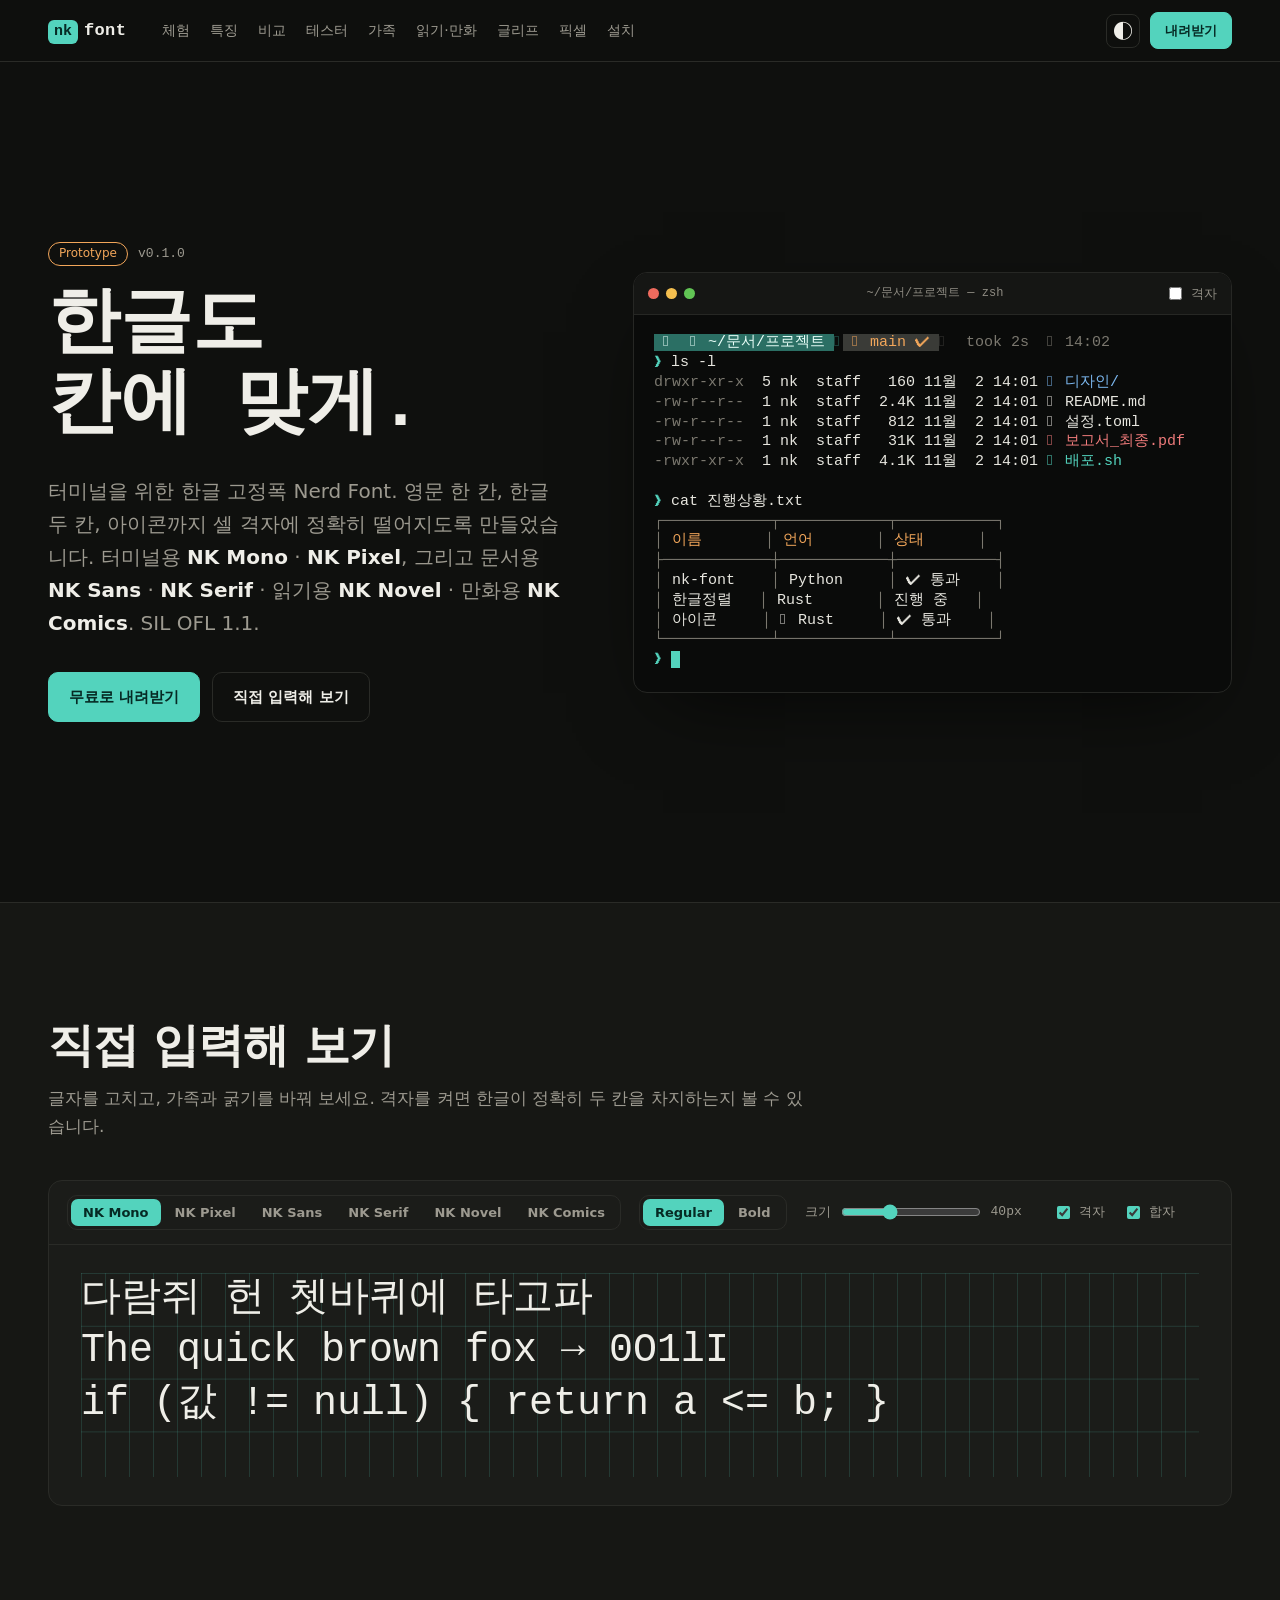
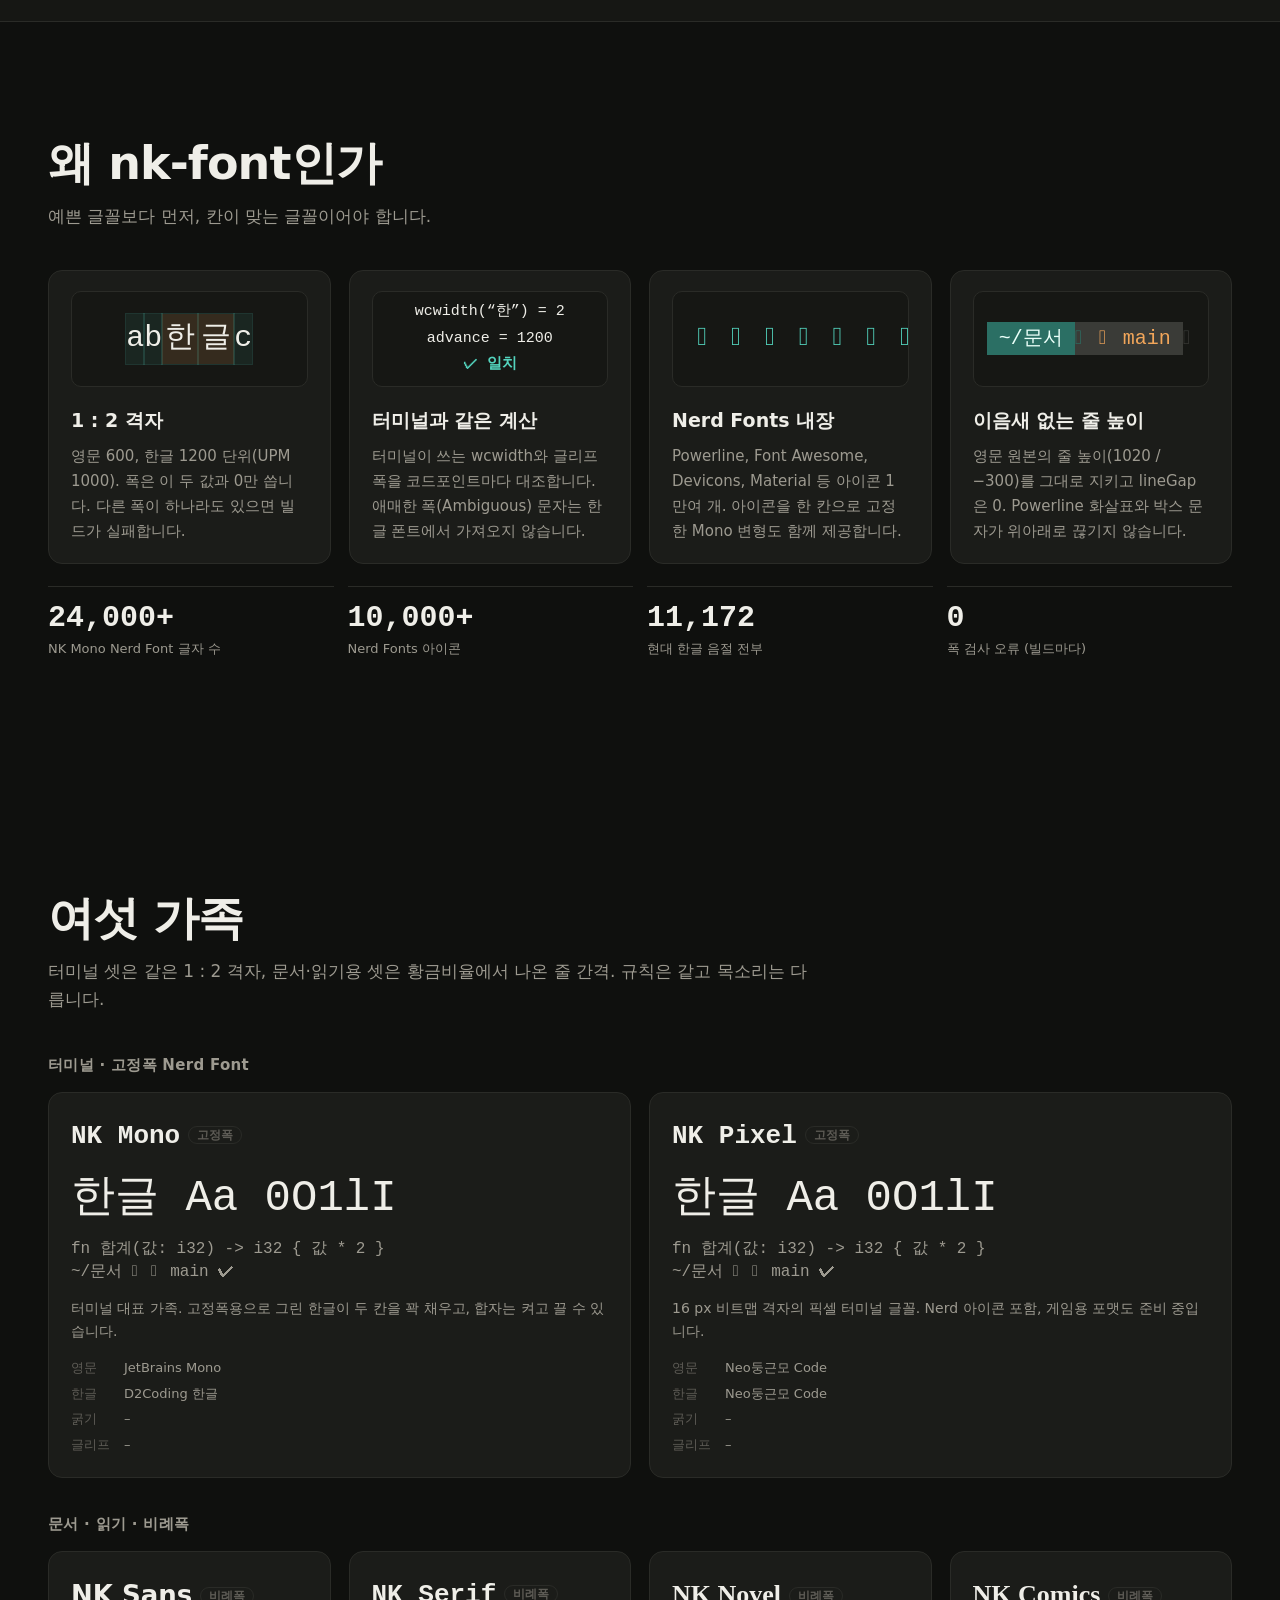
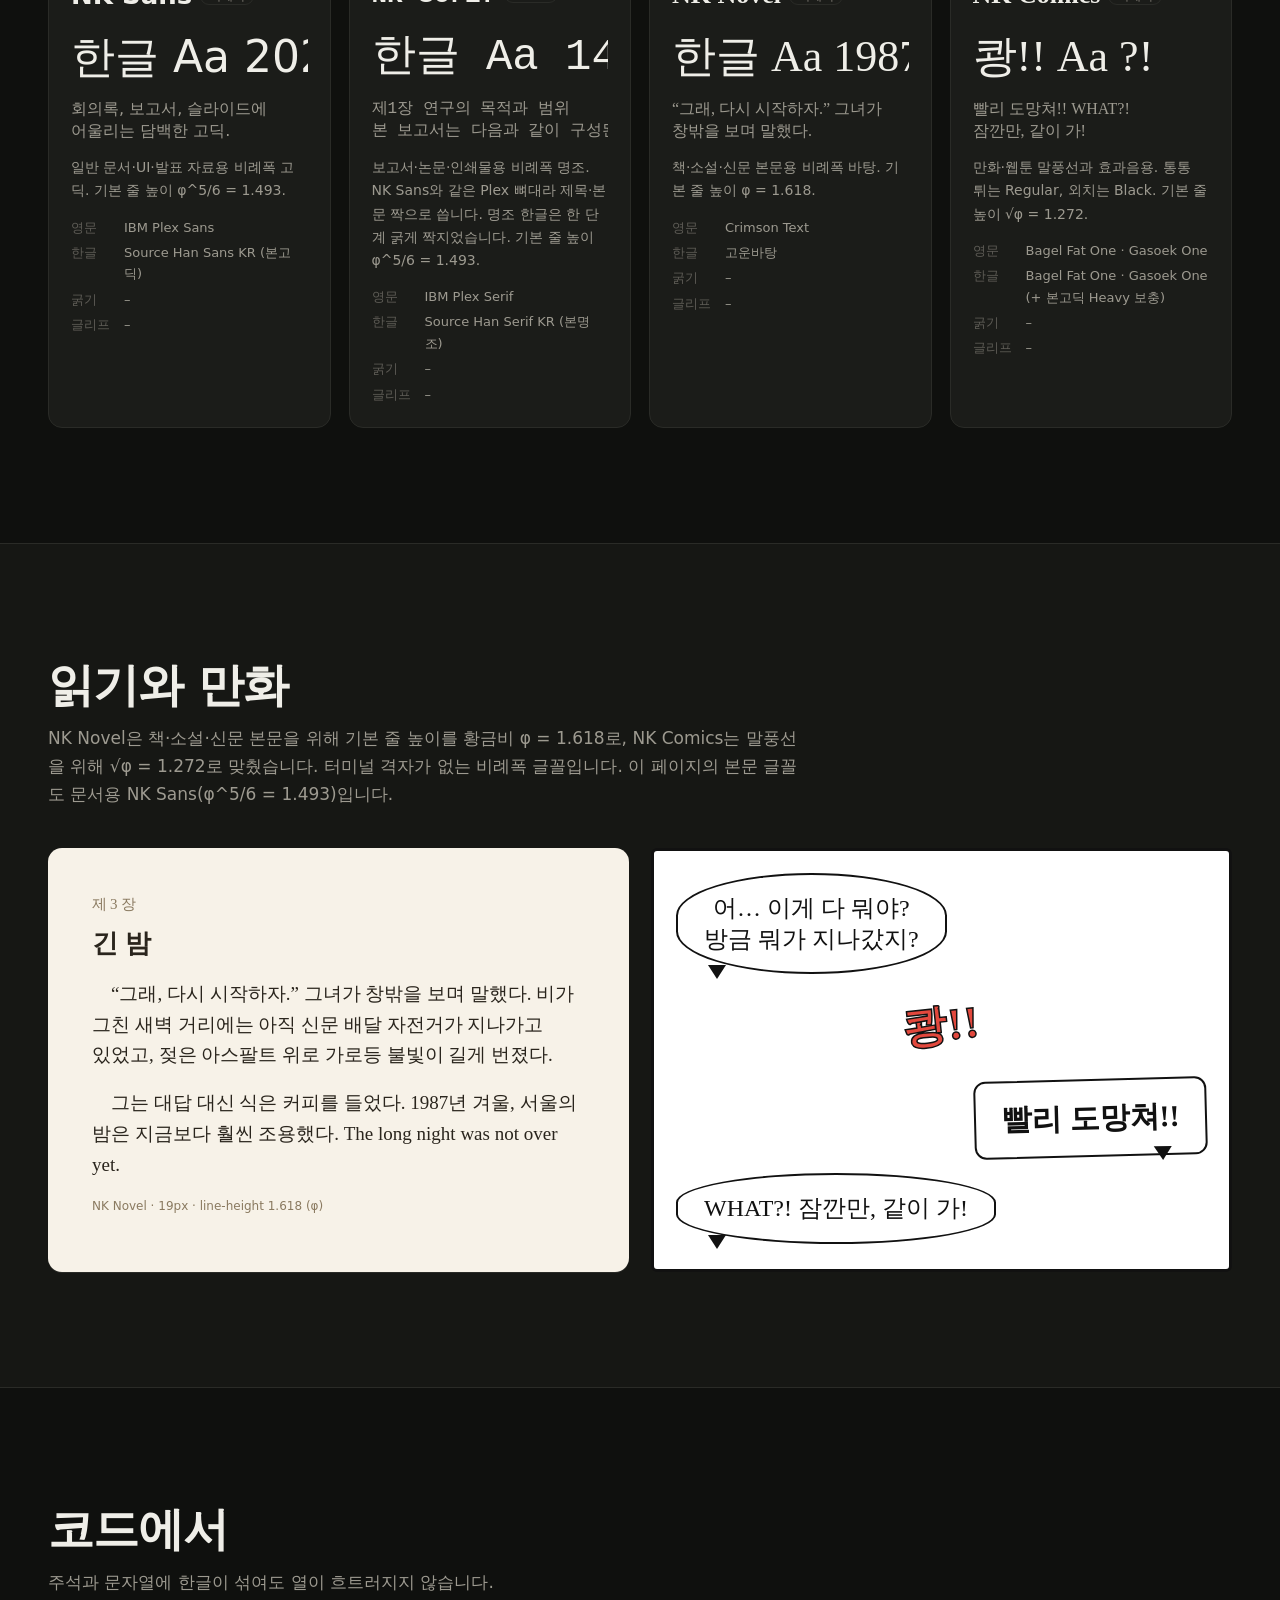
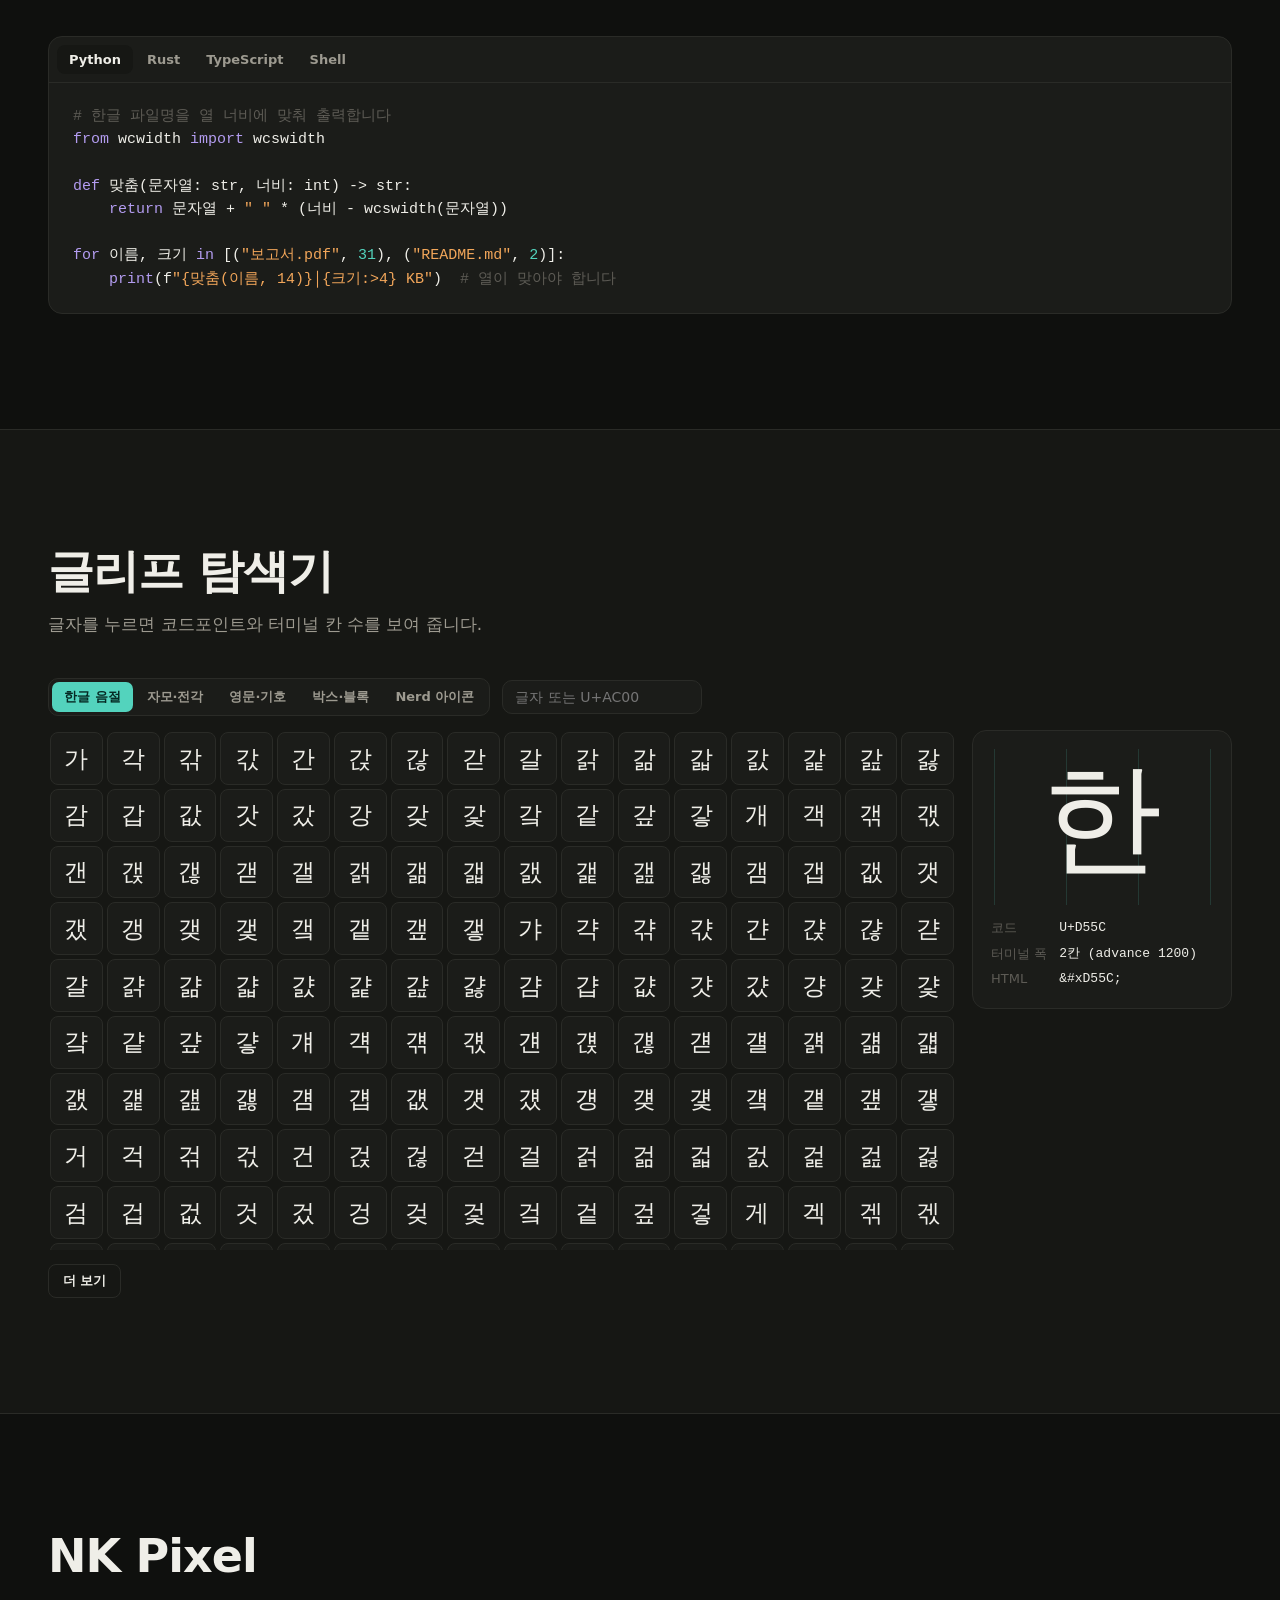
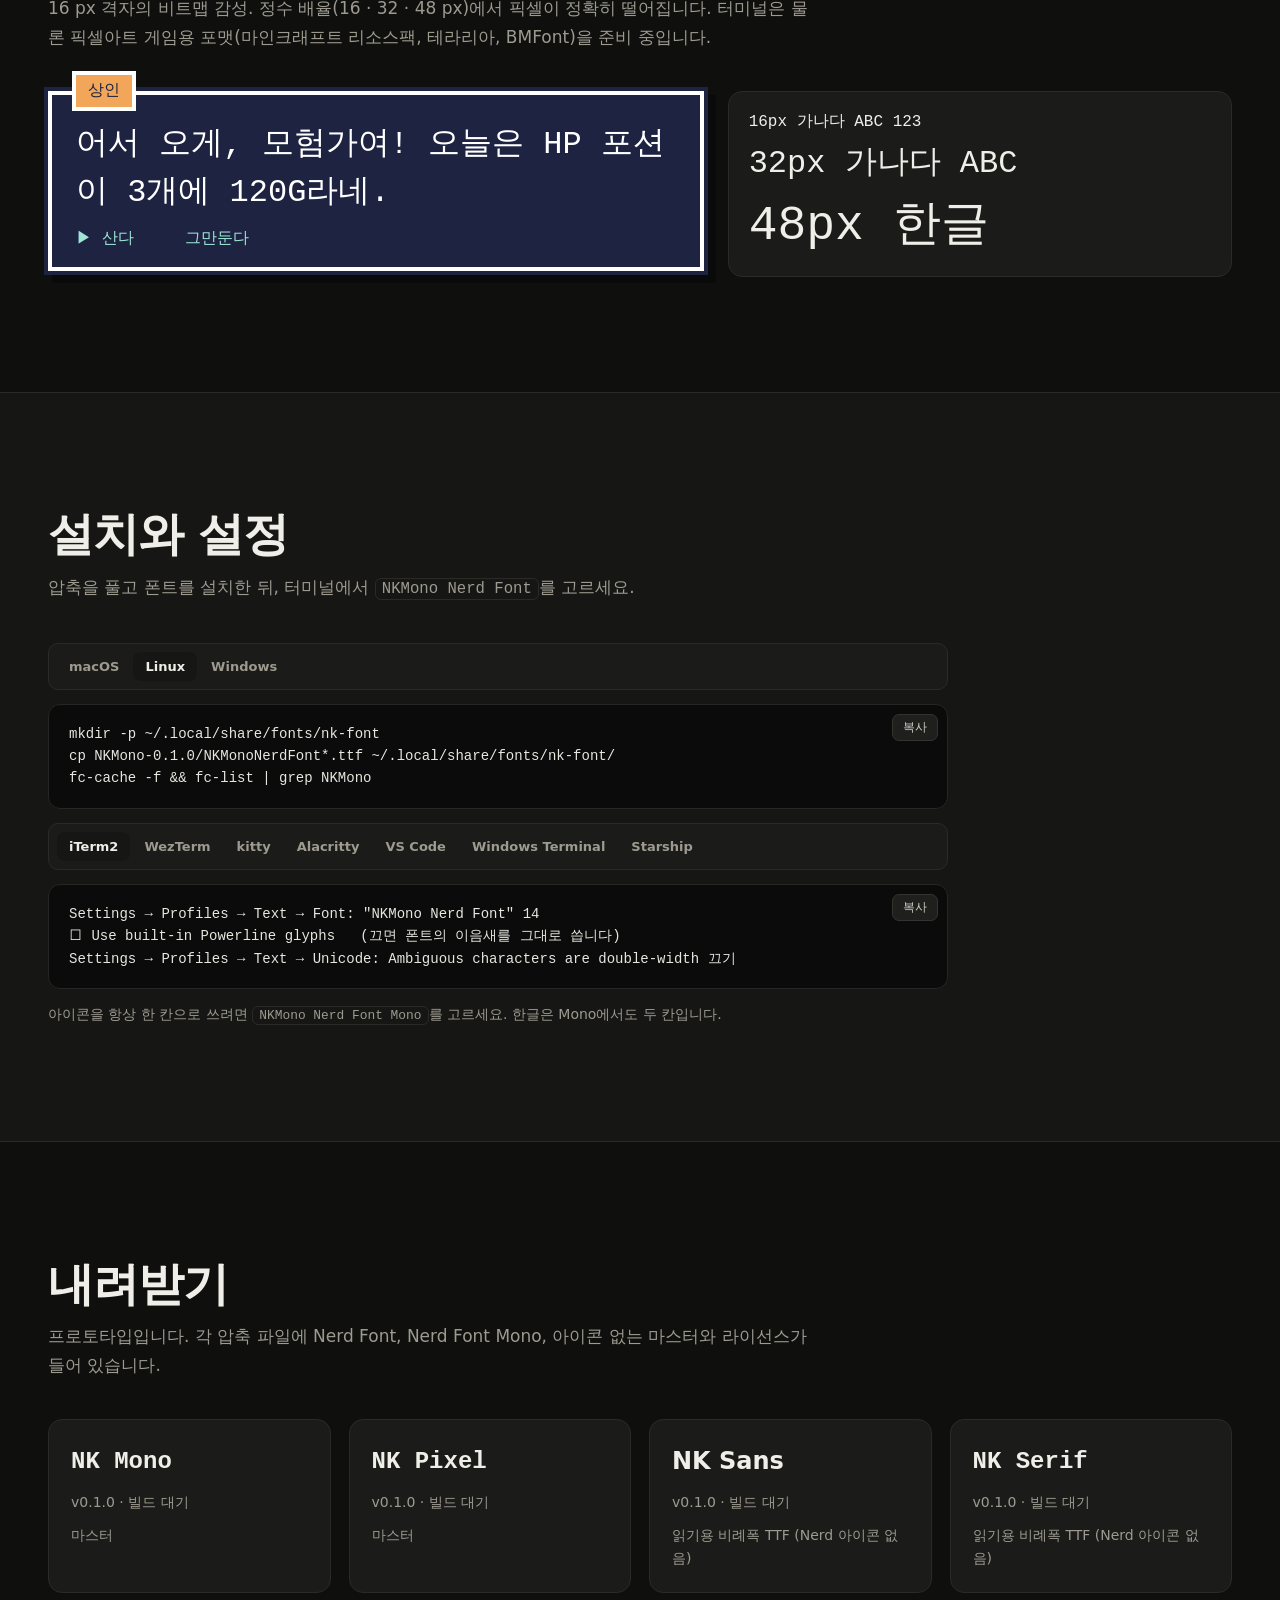
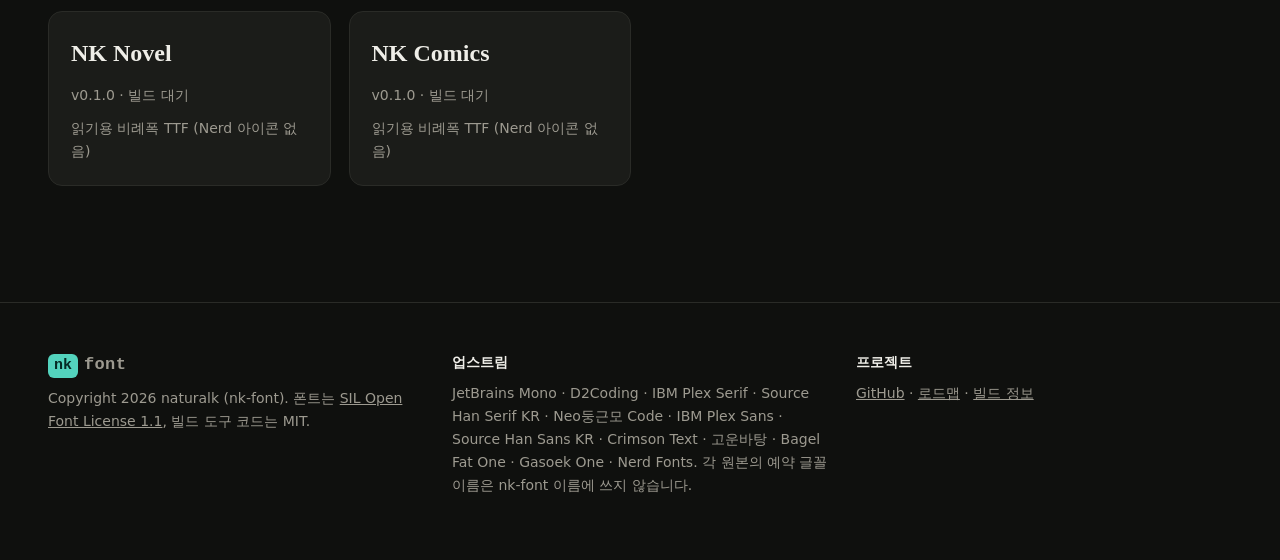
==== site/index.html @ 0812fabc "Turn NK Serif into a proportional document serif (Plex Serif + Source Han Serif KR) NK Serif follows" ====
<!doctype html>
<html lang="ko" data-theme="dark">
<head>
<meta charset="utf-8">
<meta name="viewport" content="width=device-width, initial-scale=1">
<title>nk-font — 한글도 칸에 맞게</title>
<meta name="description" content="터미널을 위한 OFL 한글 고정폭 Nerd Font와 문서·읽기용 한글 글꼴. NK Mono, Pixel, Sans, Serif, Novel, Comics 프로토타입.">
<meta property="og:title" content="nk-font — 한글도 칸에 맞게">
<meta property="og:description" content="Starship, zsh, iTerm2, Linux 터미널에서 한글·영문·아이콘이 셀 격자에 정확히 맞는 한글 Nerd Font.">
<link rel="stylesheet" href="style.css">
<link rel="icon" href="data:image/svg+xml,%3Csvg xmlns='http://www.w3.org/2000/svg' viewBox='0 0 32 32'%3E%3Crect width='32' height='32' rx='6' fill='%23141513'/%3E%3Cpath d='M8 9h3v14H8zM13 9h3l5 8V9h3v14h-3l-5-8v8h-3z' fill='%2353d3bd'/%3E%3C/svg%3E">
</head>
<body>
<a class="skip" href="#main">본문으로</a>
<header class="nav">
  <a class="logo" href="#top" aria-label="nk-font 처음으로"><span class="logo-mark">nk</span><span class="logo-word">font</span></a>
  <nav aria-label="주요 메뉴">
    <a href="#play">체험</a><a href="#why">특징</a><a href="compare.html">비교</a><a href="tester.html">테스터</a><a href="#families">가족</a><a href="#reading">읽기·만화</a><a href="#glyphs">글리프</a><a href="#pixel">픽셀</a><a href="#install">설치</a>
  </nav>
  <div class="nav-right">
    <button class="icon-btn" id="themeBtn" aria-label="밝기 전환" title="밝기 전환">◐</button>
    <a class="btn btn-small" href="#download">내려받기</a>
  </div>
</header>

<main id="main">
<section class="hero" id="top">
  <div class="hero-copy">
    <p class="eyebrow"><span class="badge">Prototype</span> <span id="buildInfo" class="nk-mono">v0.1.0</span></p>
    <h1 class="grid-title"><span>한글도</span><span>칸에 맞게.</span></h1>
    <p class="lede">터미널을 위한 한글 고정폭 Nerd Font. 영문 한 칸, 한글 두 칸, 아이콘까지 셀 격자에 정확히 떨어지도록 만들었습니다. 터미널용 <b>NK Mono</b> · <b>NK Pixel</b>, 그리고 문서용 <b>NK Sans</b> · <b>NK Serif</b> · 읽기용 <b>NK Novel</b> · 만화용 <b>NK Comics</b>. SIL OFL 1.1.</p>
    <div class="cta"><a class="btn" href="#download">무료로 내려받기</a><a class="btn btn-ghost" href="#play">직접 입력해 보기</a></div>
  </div>
  <figure class="term" aria-label="nk-font로 표시한 터미널 예시">
    <div class="term-bar"><i></i><i></i><i></i><span>~/문서/프로젝트 — zsh</span>
      <label class="switch"><input type="checkbox" id="heroGrid"> 격자</label></div>
    <pre class="term-body nk-mono" id="heroTerm"></pre>
  </figure>
</section>

<section class="band" id="play">
  <div class="section-head"><h2>직접 입력해 보기</h2><p>글자를 고치고, 가족과 굵기를 바꿔 보세요. 격자를 켜면 한글이 정확히 두 칸을 차지하는지 볼 수 있습니다.</p></div>
  <div class="play">
    <div class="controls" role="group" aria-label="미리보기 설정">
      <div class="seg" id="famSeg" role="radiogroup" aria-label="가족"></div>
      <div class="seg" id="wSeg" role="radiogroup" aria-label="굵기"></div>
      <label class="range">크기 <input type="range" id="sizeR" min="12" max="96" value="40"><output id="sizeV">40px</output></label>
      <label class="switch"><input type="checkbox" id="playGrid" checked> 격자</label>
      <label class="switch"><input type="checkbox" id="playLiga" checked> 합자</label>
    </div>
    <div class="play-area" id="playArea" contenteditable="true" spellcheck="false" aria-label="미리보기 문장, 편집 가능">다람쥐 헌 쳇바퀴에 타고파
The quick brown fox → 0O1lI
if (값 != null) { return a <= b; }</div>
  </div>
</section>

<section id="why">
  <div class="section-head"><h2>왜 nk-font인가</h2><p>예쁜 글꼴보다 먼저, 칸이 맞는 글꼴이어야 합니다.</p></div>
  <div class="features">
    <article class="feat">
      <div class="feat-demo nk-mono grid-on"><span class="cells"><b>a</b><b>b</b><b class="w2">한</b><b class="w2">글</b><b>c</b></span></div>
      <h3>1 : 2 격자</h3><p>영문 600, 한글 1200 단위(UPM 1000). 폭은 이 두 값과 0만 씁니다. 다른 폭이 하나라도 있으면 빌드가 실패합니다.</p>
    </article>
    <article class="feat">
      <div class="feat-demo mono-num"><span>wcwidth(<q>한</q>) = 2</span><span>advance = 1200</span><span class="ok">✓ 일치</span></div>
      <h3>터미널과 같은 계산</h3><p>터미널이 쓰는 wcwidth와 글리프 폭을 코드포인트마다 대조합니다. 애매한 폭(Ambiguous) 문자는 한글 폰트에서 가져오지 않습니다.</p>
    </article>
    <article class="feat">
      <div class="feat-demo nk-mono icons" aria-hidden="true">&#xF07B; &#xE725; &#xF113; &#xE7A8; &#xF308; &#xF179; &#xE718; &#xF0E7;</div>
      <h3>Nerd Fonts 내장</h3><p>Powerline, Font Awesome, Devicons, Material 등 아이콘 1만여 개. 아이콘을 한 칸으로 고정한 Mono 변형도 함께 제공합니다.</p>
    </article>
    <article class="feat">
      <div class="feat-demo nk-mono pl" aria-hidden="true"><span class="pl1">&nbsp;~/문서 </span><span class="pl1e">&#xE0B0;</span><span class="pl2">&nbsp;&#xE725; main </span><span class="pl2e">&#xE0B0;</span></div>
      <h3>이음새 없는 줄 높이</h3><p>영문 원본의 줄 높이(1020 / −300)를 그대로 지키고 lineGap은 0. Powerline 화살표와 박스 문자가 위아래로 끊기지 않습니다.</p>
    </article>
  </div>
  <div class="stats" id="stats"></div>
</section>

<section id="families">
  <div class="section-head"><h2>여섯 가족</h2><p>터미널 셋은 같은 1 : 2 격자, 문서·읽기용 셋은 황금비율에서 나온 줄 간격. 규칙은 같고 목소리는 다릅니다.</p></div>
  <h3 class="fam-sub">터미널 · 고정폭 Nerd Font</h3>
  <div class="fam-grid" id="famGrid"></div>
  <h3 class="fam-sub">문서 · 읽기 · 비례폭</h3>
  <div class="fam-grid" id="famGridText"></div>
</section>

<section class="band" id="reading">
  <div class="section-head"><h2>읽기와 만화</h2><p>NK Novel은 책·소설·신문 본문을 위해 기본 줄 높이를 황금비 φ = 1.618로, NK Comics는 말풍선을 위해 √φ = 1.272로 맞췄습니다. 터미널 격자가 없는 비례폭 글꼴입니다. 이 페이지의 본문 글꼴도 문서용 NK Sans(φ^5/6 = 1.493)입니다.</p></div>
  <div class="read-wrap">
    <article class="book nk-novel" aria-label="NK Novel 본문 예시">
      <h3>제3장</h3>
      <h4>긴 밤</h4>
      <p>“그래, 다시 시작하자.” 그녀가 창밖을 보며 말했다. 비가 그친 새벽 거리에는 아직 신문 배달 자전거가 지나가고 있었고, 젖은 아스팔트 위로 가로등 불빛이 길게 번졌다.</p>
      <p>그는 대답 대신 식은 커피를 들었다. 1987년 겨울, 서울의 밤은 지금보다 훨씬 조용했다. The long night was not over yet.</p>
      <p class="phi">NK Novel · 19px · line-height 1.618 (φ)</p>
    </article>
    <div class="panel nk-comics" aria-label="NK Comics 말풍선 예시">
      <div class="bubble">어… 이게 다 뭐야?<br>방금 뭐가 지나갔지?</div>
      <div class="sfx">쾅!!</div>
      <div class="bubble r shout">빨리 도망쳐!!</div>
      <div class="bubble">WHAT?! 잠깐만, 같이 가!</div>
    </div>
  </div>
</section>

<section id="code">
  <div class="section-head"><h2>코드에서</h2><p>주석과 문자열에 한글이 섞여도 열이 흐트러지지 않습니다.</p></div>
  <div class="code-wrap">
    <div class="tabs" id="codeTabs" role="tablist"></div>
    <pre class="code nk-mono" id="codeBox"></pre>
  </div>
</section>

<section class="band" id="glyphs">
  <div class="section-head"><h2>글리프 탐색기</h2><p>글자를 누르면 코드포인트와 터미널 칸 수를 보여 줍니다.</p></div>
  <div class="gx">
    <div class="gx-bar">
      <div class="seg" id="gxSeg" role="tablist"></div>
      <input id="gxSearch" type="search" placeholder="글자 또는 U+AC00" aria-label="글자 검색">
    </div>
    <div class="gx-main">
      <div class="gx-grid nk-mono" id="gxGrid"></div>
      <aside class="gx-info" id="gxInfo" aria-live="polite"><div class="gx-big nk-mono" id="gxBig">한</div><dl id="gxDl"></dl></aside>
    </div>
    <button class="btn btn-ghost btn-small" id="gxMore">더 보기</button>
  </div>
</section>

<section id="pixel">
  <div class="section-head"><h2>NK Pixel</h2><p>16 px 격자의 비트맵 감성. 정수 배율(16 · 32 · 48 px)에서 픽셀이 정확히 떨어집니다. 터미널은 물론 픽셀아트 게임용 포맷(마인크래프트 리소스팩, 테라리아, BMFont)을 준비 중입니다.</p></div>
  <div class="pixel-wrap">
    <div class="dialog nk-pixel">
      <div class="dialog-name">상인</div>
      <p id="pixelLine">어서 오게, 모험가여! 오늘은 HP 포션이 3개에 120G라네.</p>
      <div class="dialog-opts"><span>▶ 산다</span><span>&nbsp; 그만둔다</span></div>
    </div>
    <div class="pixel-scales nk-pixel">
      <div style="font-size:16px">16px 가나다 ABC 123</div>
      <div style="font-size:32px">32px 가나다 ABC</div>
      <div style="font-size:48px">48px 한글</div>
    </div>
  </div>
</section>

<section class="band" id="install">
  <div class="section-head"><h2>설치와 설정</h2><p>압축을 풀고 폰트를 설치한 뒤, 터미널에서 <code>NKMono Nerd Font</code>를 고르세요.</p></div>
  <div class="install">
    <div class="tabs" id="osTabs" role="tablist"></div>
    <div class="snip"><pre id="osBox"></pre><button class="copy" data-target="osBox">복사</button></div>
    <div class="tabs" id="appTabs" role="tablist"></div>
    <div class="snip"><pre id="appBox"></pre><button class="copy" data-target="appBox">복사</button></div>
    <p class="note">아이콘을 항상 한 칸으로 쓰려면 <code>NKMono Nerd Font Mono</code>를 고르세요. 한글은 Mono에서도 두 칸입니다.</p>
  </div>
</section>

<section id="download">
  <div class="section-head"><h2>내려받기</h2><p>프로토타입입니다. 각 압축 파일에 Nerd Font, Nerd Font Mono, 아이콘 없는 마스터와 라이선스가 들어 있습니다.</p></div>
  <div class="dl-grid" id="dlGrid"></div>
</section>
</main>

<footer class="foot">
  <div>
    <div class="logo"><span class="logo-mark">nk</span><span class="logo-word">font</span></div>
    <p>Copyright 2026 naturalk (nk-font). 폰트는 <a href="https://openfontlicense.org">SIL Open Font License 1.1</a>, 빌드 도구 코드는 MIT.</p>
  </div>
  <div>
    <h4>업스트림</h4>
    <p>JetBrains Mono · D2Coding · IBM Plex Serif · Source Han Serif KR · Neo둥근모 Code · IBM Plex Sans · Source Han Sans KR · Crimson Text · 고운바탕 · Bagel Fat One · Gasoek One · Nerd Fonts. 각 원본의 예약 글꼴 이름은 nk-font 이름에 쓰지 않습니다.</p>
  </div>
  <div>
    <h4>프로젝트</h4>
    <p><a href="https://github.com/naturalkei/nk-font-r1">GitHub</a> · <a href="https://github.com/naturalkei/nk-font-r1/blob/main/docs/ROADMAP.md">로드맵</a> · <a href="fonts.json">빌드 정보</a></p>
  </div>
</footer>
<script src="app.js" type="module"></script>
</body>
</html>
---- site/style.css ----
/* nk-font prototype site. Colors are tokens; dark is default, light via [data-theme=light]. */
:root{
  --bg:#0f100e; --bg2:#161714; --panel:#1b1c19; --ink:#efeee8; --mute:#9d9a90; --faint:#5d5b55;
  --line:#2a2b27; --acc:#53d3bd; --acc-ink:#062a24; --warm:#f2a65a; --rose:#ef7b7b; --violet:#b39cf0;
  --grid:rgba(83,211,189,.16); --shadow:0 30px 80px -30px rgba(0,0,0,.7);
  --term:"NK Mono","NKMono Nerd Font",ui-monospace,"SFMono-Regular",Menlo,monospace;
  --sans:"NK Sans",system-ui,-apple-system,"Apple SD Gothic Neo","Malgun Gothic",sans-serif;
  --serif:"NK Serif",ui-monospace,monospace; --pixel:"NK Pixel",ui-monospace,monospace;
  --novel:"NK Novel",Georgia,serif; --comics:"NK Comics","Comic Sans MS",cursive;
  --ui:"NK Sans",system-ui,-apple-system,"Apple SD Gothic Neo","Pretendard","Noto Sans KR","Malgun Gothic",sans-serif;
  --r:14px; --gut:clamp(16px,4vw,48px);
}
:root[data-theme=light]{
  --bg:#f5f3ec; --bg2:#ece9df; --panel:#fffdf7; --ink:#1a1a17; --mute:#66635a; --faint:#a19d92;
  --line:#ddd9cc; --acc:#137a69; --acc-ink:#fff; --warm:#b5651d; --rose:#b3413f; --violet:#6b4fc4;
  --grid:rgba(19,122,105,.14); --shadow:0 30px 70px -35px rgba(60,50,20,.35);
}
*{box-sizing:border-box}
html{scroll-behavior:smooth;scroll-padding-top:72px}
body{margin:0;background:var(--bg);color:var(--ink);font:16px/1.65 var(--ui);-webkit-font-smoothing:antialiased;overflow-x:hidden}
a{color:inherit}
code{font-family:var(--term);font-size:.92em;background:var(--bg2);border:1px solid var(--line);border-radius:6px;padding:1px 6px}
.skip{position:absolute;left:-9999px}.skip:focus{left:16px;top:12px;z-index:99;background:var(--acc);color:var(--acc-ink);padding:6px 10px;border-radius:8px}
:focus-visible{outline:2px solid var(--acc);outline-offset:2px}

/* nav */
.nav{position:sticky;top:0;z-index:20;display:flex;align-items:center;gap:24px;padding:12px var(--gut);
  background:color-mix(in srgb,var(--bg) 82%,transparent);backdrop-filter:blur(12px);border-bottom:1px solid var(--line)}
.logo{display:inline-flex;align-items:baseline;gap:2px;text-decoration:none;font-family:var(--term);font-weight:700}
.logo-mark{background:var(--acc);color:var(--acc-ink);border-radius:6px;padding:0 6px;font-size:15px}
.logo-word{font-size:17px;letter-spacing:.02em;margin-left:4px}
.nav nav{display:flex;gap:20px;margin-left:12px}
.nav nav a{text-decoration:none;color:var(--mute);font-size:14px}.nav nav a:hover{color:var(--ink)}
.nav-right{margin-left:auto;display:flex;gap:10px;align-items:center}
.icon-btn{background:none;border:1px solid var(--line);color:var(--ink);border-radius:8px;width:34px;height:34px;cursor:pointer;font-size:20px;line-height:1}
@media (max-width:860px){.nav nav{display:none}}

/* buttons */
.btn{display:inline-flex;align-items:center;gap:8px;background:var(--acc);color:var(--acc-ink);text-decoration:none;font-weight:700;
  border:1px solid var(--acc);border-radius:10px;padding:12px 20px;font-size:15px;cursor:pointer;transition:transform .15s}
.btn:hover{transform:translateY(-1px)}
.btn-ghost{background:transparent;color:var(--ink);border-color:var(--line)}
.btn-small{padding:7px 14px;font-size:13px;border-radius:8px}

/* sections */
main>section{padding:clamp(64px,9vw,120px) var(--gut)}
.band{background:var(--bg2);border-block:1px solid var(--line)}
.section-head{max-width:760px;margin:0 0 40px}
.section-head h2{font-family:var(--ui);font-weight:800;font-size:clamp(28px,4vw,46px);line-height:1.15;margin:0 0 12px;letter-spacing:-.02em}
.section-head p{color:var(--mute);margin:0;font-size:17px}

/* hero */
.hero{display:grid;grid-template-columns:minmax(0,1fr) minmax(0,1.15fr);gap:clamp(32px,5vw,72px);align-items:center;min-height:calc(100vh - 60px)}
.eyebrow{color:var(--mute);font-size:13px;margin:0 0 20px}
.badge{display:inline-block;border:1px solid var(--warm);color:var(--warm);border-radius:99px;padding:1px 10px;font-size:12px;margin-right:6px}
.hero h1{font-family:var(--term);font-weight:700;font-size:min(11.5vw,88px);line-height:1.12;margin:0 0 28px;white-space:nowrap}
.hero h1 span{display:block}
@media (min-width:981px){.hero h1{font-size:min(5.6vw,88px)}}
.lede{font-size:clamp(17px,1.6vw,20px);color:var(--mute);max-width:34em;margin:0 0 32px}
.lede b{color:var(--ink);font-weight:600}
.cta{display:flex;gap:12px;flex-wrap:wrap}
@media (max-width:980px){.hero{grid-template-columns:1fr;min-height:0}}

.term{margin:0;background:#0a0b0a;border:1px solid #262724;border-radius:var(--r);box-shadow:var(--shadow);overflow:hidden;color:#e7e6df}
.term-bar{display:flex;align-items:center;gap:7px;padding:10px 14px;background:#151614;border-bottom:1px solid #262724;font-size:12px;color:#8e8b82}
.term-bar i{width:11px;height:11px;border-radius:50%;background:#3a3b37}.term-bar i:nth-child(1){background:#ef6b5e}.term-bar i:nth-child(2){background:#f4bf4f}.term-bar i:nth-child(3){background:#61c454}
.term-bar span{margin-left:10px;flex:1;text-align:center;font-family:var(--term)}
.term-bar .switch{color:#8e8b82}
.term-body{margin:0;padding:18px 20px 22px;font:15px/1.32 var(--term);overflow-x:auto;white-space:pre}
@media (max-width:600px){.term-body{font-size:11.5px;padding:14px}}
.grid-on,.term-body.grid-on{background-image:linear-gradient(to right,var(--grid) 1px,transparent 1px);background-size:1ch 100%;background-origin:content-box}
.term-body.grid-on{background-image:linear-gradient(to right,rgba(83,211,189,.18) 1px,transparent 1px),linear-gradient(to bottom,rgba(83,211,189,.12) 1px,transparent 1px);background-size:1ch 1lh,1ch 1lh}
.c-dim{color:#7b786f}.c-acc{color:#53d3bd}.c-warm{color:#f2a65a}.c-rose{color:#ef7b7b}.c-vio{color:#b39cf0}.c-blue{color:#7cb8f0}
.c-pl1{background:#2b6f64;color:#eafff9}.c-pl1e{color:#2b6f64}.c-pl2{background:#3a3b37;color:#f2a65a}.c-pl2e{color:#3a3b37}
.cur{background:#53d3bd;color:#0a0b0a;animation:blink 1.1s steps(1) infinite}
@keyframes blink{50%{background:transparent;color:inherit}}
@media (prefers-reduced-motion:reduce){.cur{animation:none}.btn{transition:none}html{scroll-behavior:auto}}

/* switch / seg / range */
.switch{display:inline-flex;align-items:center;gap:6px;font-size:13px;color:var(--mute);cursor:pointer;user-select:none}
.switch input{accent-color:var(--acc)}
.seg{display:inline-flex;background:var(--panel);border:1px solid var(--line);border-radius:10px;padding:3px;gap:2px;flex-wrap:wrap}
.seg button{background:none;border:0;color:var(--mute);padding:6px 12px;border-radius:7px;cursor:pointer;font:600 13px var(--ui)}
.seg button[aria-checked=true],.seg button[aria-selected=true]{background:var(--acc);color:var(--acc-ink)}
.range{display:inline-flex;align-items:center;gap:8px;font-size:13px;color:var(--mute)}
.range input{accent-color:var(--acc);width:140px}.range output{font-family:var(--term);min-width:44px}

/* playground */
.play{background:var(--panel);border:1px solid var(--line);border-radius:var(--r);overflow:hidden}
.controls{display:flex;flex-wrap:wrap;gap:14px 18px;align-items:center;padding:14px 18px;border-bottom:1px solid var(--line)}
.play-area{padding:28px clamp(16px,3vw,32px);min-height:260px;outline:none;white-space:pre-wrap;word-break:break-all;font-family:var(--term);font-size:40px;line-height:1.32;overflow-wrap:anywhere}
.play-area.grid-on{background-image:linear-gradient(to right,var(--grid) 1px,transparent 1px),linear-gradient(to bottom,var(--grid) 1px,transparent 1px);background-size:1ch 1lh,1ch 1lh;background-origin:content-box;background-clip:content-box}

/* features */
.features{display:grid;grid-template-columns:repeat(auto-fit,minmax(240px,1fr));gap:18px}
.feat{background:var(--panel);border:1px solid var(--line);border-radius:var(--r);padding:20px 22px}
.feat h3{font-size:19px;font-weight:700;margin:18px 0 8px}.feat p{color:var(--mute);margin:0;font-size:15px}
.feat-demo{height:96px;border-radius:10px;background:var(--bg2);border:1px solid var(--line);display:flex;align-items:center;justify-content:center;font-family:var(--term);font-size:30px;overflow:hidden}
.cells{display:inline-flex}.cells b{font-weight:400;width:1ch;text-align:center;outline:1px solid var(--grid);background:color-mix(in srgb,var(--acc) 8%,transparent)}
.cells b.w2{width:2ch;background:color-mix(in srgb,var(--warm) 14%,transparent)}
.feat-demo.grid-on{background-image:none}
.mono-num{flex-direction:column;font-size:15px;gap:2px;font-family:var(--term)}.mono-num .ok{color:var(--acc);font-weight:700}
.icons{font-size:26px;letter-spacing:.05em;color:var(--acc);white-space:nowrap}
.pl{font-size:20px;white-space:pre}.pl1{background:#2b6f64;color:#eafff9}.pl1e{color:#2b6f64;background:#3a3b37}.pl2{background:#3a3b37;color:#f2a65a}.pl2e{color:#3a3b37}
.stats{display:grid;grid-template-columns:repeat(auto-fit,minmax(160px,1fr));gap:14px;margin-top:22px}
.stat{border-top:1px solid var(--line);padding-top:14px}.stat b{display:block;font:700 30px var(--term)}.stat span{color:var(--mute);font-size:13px}

/* families */
.fam-grid{display:grid;grid-template-columns:repeat(auto-fit,minmax(280px,1fr));gap:18px}
.fam{background:var(--panel);border:1px solid var(--line);border-radius:var(--r);padding:22px;display:flex;flex-direction:column;gap:14px}
.fam h3{margin:0;font-size:26px}.fam .spec{font-size:44px;line-height:1.2;white-space:nowrap;overflow:hidden}
.fam .spec2{font-size:16px;color:var(--mute);white-space:pre;overflow:hidden;line-height:1.4}
.fam dl{display:grid;grid-template-columns:auto 1fr;gap:4px 14px;margin:0;font-size:13px}.fam dt{color:var(--faint)}.fam dd{margin:0;color:var(--mute)}
.nk-sans{font-family:var(--sans)}.nk-serif{font-family:var(--serif)}.nk-mono{font-family:var(--term)}
.nk-novel{font-family:var(--novel)}.nk-comics{font-family:var(--comics)}
.nk-pixel{font-family:var(--pixel);-webkit-font-smoothing:none;font-smooth:never;text-rendering:optimizeSpeed}

/* code */
.code-wrap{background:var(--panel);border:1px solid var(--line);border-radius:var(--r);overflow:hidden}
.tabs{display:flex;gap:2px;padding:8px;border-bottom:1px solid var(--line);flex-wrap:wrap}
.tabs button{background:none;border:0;color:var(--mute);font:600 13px var(--ui);padding:7px 12px;border-radius:8px;cursor:pointer}
.tabs button[aria-selected=true]{background:var(--bg2);color:var(--ink)}
.code{margin:0;padding:22px 24px;font-size:15px;line-height:1.55;overflow-x:auto}
.k{color:var(--violet)}.s{color:var(--warm)}.c{color:var(--faint);font-style:normal}.n{color:var(--acc)}.f{color:var(--rose)}

/* glyph explorer */
.gx-bar{display:flex;gap:12px;flex-wrap:wrap;align-items:center;margin-bottom:14px}
.gx-bar input{background:var(--panel);border:1px solid var(--line);color:var(--ink);border-radius:10px;padding:8px 12px;font:14px var(--ui);min-width:200px}
.gx-main{display:grid;grid-template-columns:1fr 260px;gap:16px}
@media (max-width:760px){.gx-main{grid-template-columns:1fr}.gx-info{order:-1}}
.gx-grid{display:grid;grid-template-columns:repeat(auto-fill,minmax(52px,1fr));gap:4px;max-height:520px;overflow:auto;padding:2px}
.gx-grid button{aspect-ratio:1;background:var(--panel);border:1px solid var(--line);border-radius:8px;color:var(--ink);font:24px var(--term);cursor:pointer;padding:0}
.gx-grid button:hover,.gx-grid button[aria-pressed=true]{border-color:var(--acc);color:var(--acc)}
.gx-info{background:var(--panel);border:1px solid var(--line);border-radius:var(--r);padding:18px;align-self:start;position:sticky;top:80px}
.gx-big{font-size:120px;line-height:1.3;text-align:center;background-image:linear-gradient(to right,var(--grid) 1px,transparent 1px);background-size:1ch 100%;background-position:center}
.gx-info dl{display:grid;grid-template-columns:auto 1fr;gap:4px 12px;font-size:13px;margin:12px 0 0}.gx-info dt{color:var(--faint)}.gx-info dd{margin:0;font-family:var(--term)}
#gxMore{margin-top:14px}

/* pixel */
.pixel-wrap{display:grid;grid-template-columns:minmax(0,1.3fr) minmax(0,1fr);gap:24px;align-items:start}
@media (max-width:860px){.pixel-wrap{grid-template-columns:1fr}}
.dialog{background:#1d2340;color:#fff;border:4px solid #fff;box-shadow:0 0 0 4px #1d2340,8px 8px 0 4px rgba(0,0,0,.35);padding:20px 24px 16px;font-size:32px;line-height:1.5;position:relative;image-rendering:pixelated}
@media (max-width:600px){.dialog{font-size:16px}}
.dialog-name{position:absolute;top:-24px;left:20px;background:#f2a65a;color:#1d2340;padding:0 12px;font-size:16px;line-height:32px;border:4px solid #fff}
.dialog p{margin:6px 0 10px;min-height:3em}.dialog-opts{display:flex;gap:32px;font-size:16px;color:#9fe5d6}
.pixel-scales{display:flex;flex-direction:column;gap:12px;background:var(--panel);border:1px solid var(--line);border-radius:var(--r);padding:20px;line-height:1.25;overflow:hidden}

/* install */
.install{display:flex;flex-direction:column;gap:14px;max-width:900px}
.install .tabs{border:1px solid var(--line);border-radius:10px;background:var(--panel)}
.snip{position:relative}.snip pre{margin:0;background:#0a0b0a;color:#e7e6df;border:1px solid #262724;border-radius:12px;padding:18px 20px;font:14px/1.6 var(--term);overflow-x:auto}
.copy{position:absolute;top:10px;right:10px;background:#1f201d;color:#cfcdc4;border:1px solid #33342f;border-radius:7px;padding:4px 10px;font:12px var(--ui);cursor:pointer}
.note{color:var(--mute);font-size:14px;margin:0}

/* downloads */
.dl-grid{display:grid;grid-template-columns:repeat(auto-fit,minmax(260px,1fr));gap:18px}
.dl{background:var(--panel);border:1px solid var(--line);border-radius:var(--r);padding:22px;display:flex;flex-direction:column;gap:10px}
.dl h3{margin:0;font-size:24px}.dl p{margin:0;color:var(--mute);font-size:14px}.dl .btn{justify-content:center;margin-top:auto}

.foot{display:grid;grid-template-columns:repeat(auto-fit,minmax(220px,1fr));gap:28px;padding:48px var(--gut) 64px;border-top:1px solid var(--line);color:var(--mute);font-size:14px}
.foot h4{color:var(--ink);margin:0 0 8px;font-size:14px}.foot p{margin:8px 0 0}

/* reading faces: NK Novel and NK Comics */
.fam-sub{margin:34px 0 14px;font-size:15px;color:var(--mute);font-family:var(--ui);letter-spacing:.02em}
.fam .kind{font-size:12px;color:var(--faint);border:1px solid var(--line);border-radius:999px;padding:1px 8px;margin-left:8px;vertical-align:middle;font-family:var(--ui)}
.read-wrap{display:grid;grid-template-columns:repeat(auto-fit,minmax(300px,1fr));gap:22px}
.book{background:#f7f2e8;color:#2a251d;border-radius:var(--r);padding:clamp(22px,4vw,44px);font-size:19px;line-height:1.618;box-shadow:0 1px 0 var(--line)}
.book h3{font-size:15px;letter-spacing:.2em;color:#8a7a60;margin:0 0 6px;font-weight:400}
.book h4{font-size:26px;margin:0 0 14px;font-weight:700}
.book p{margin:0 0 .9em;text-indent:1em;word-break:keep-all}
.book .phi{font-size:12px;color:#8a7a60;font-family:var(--ui);text-indent:0}
.panel{background:#fff;color:#111;border:3px solid #111;border-radius:6px;padding:22px;display:flex;flex-direction:column;gap:16px;min-height:300px}
.bubble{position:relative;align-self:flex-start;background:#fff;border:2.5px solid #111;border-radius:50%/42%;padding:18px 26px;font-size:24px;line-height:1.272;text-align:center;max-width:85%;word-break:keep-all}
.bubble:after{content:"";position:absolute;left:30px;bottom:-16px;border:9px solid transparent;border-top:14px solid #111}
.bubble.r{align-self:flex-end}.bubble.r:after{left:auto;right:34px}
.bubble.shout{font-weight:900;font-size:30px;border-radius:12px;transform:rotate(-1.5deg)}
.sfx{font-weight:900;font-size:44px;letter-spacing:.04em;color:#e2483d;-webkit-text-stroke:1.5px #111;transform:rotate(-6deg);align-self:center}
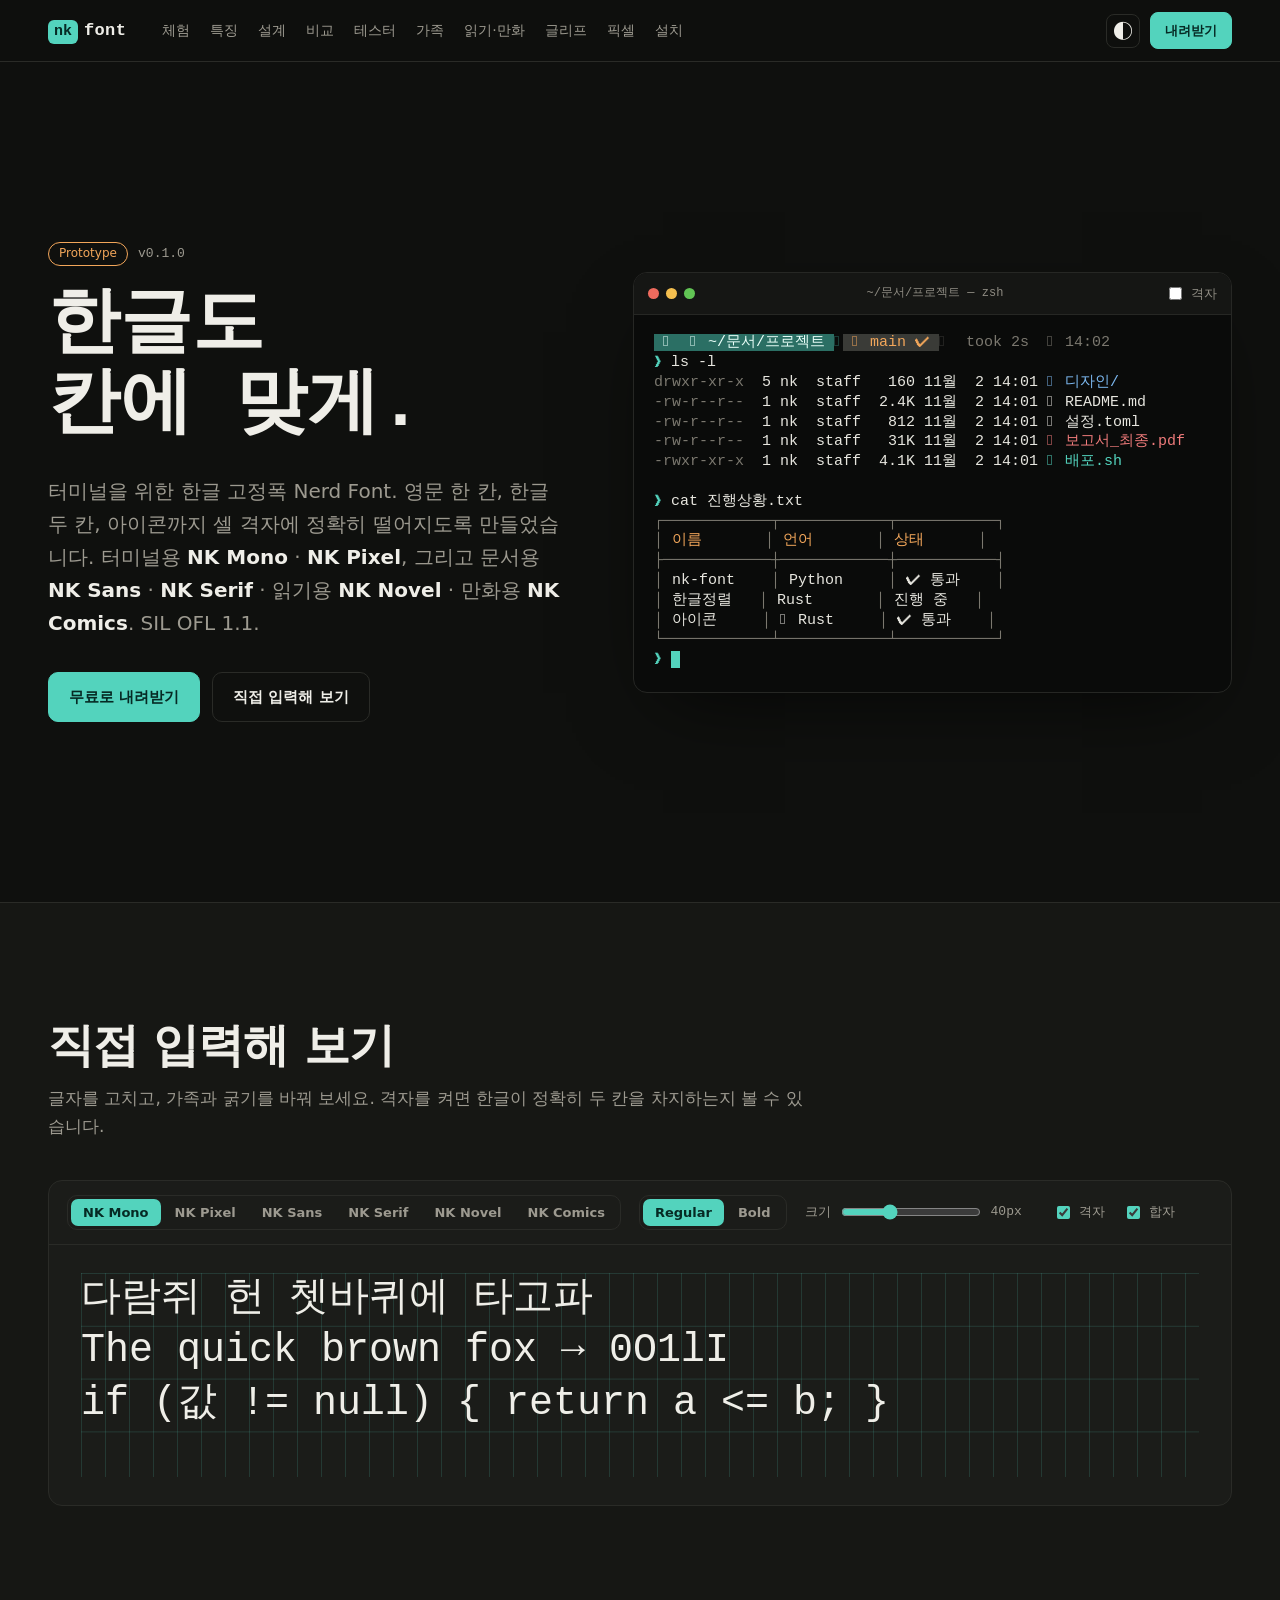
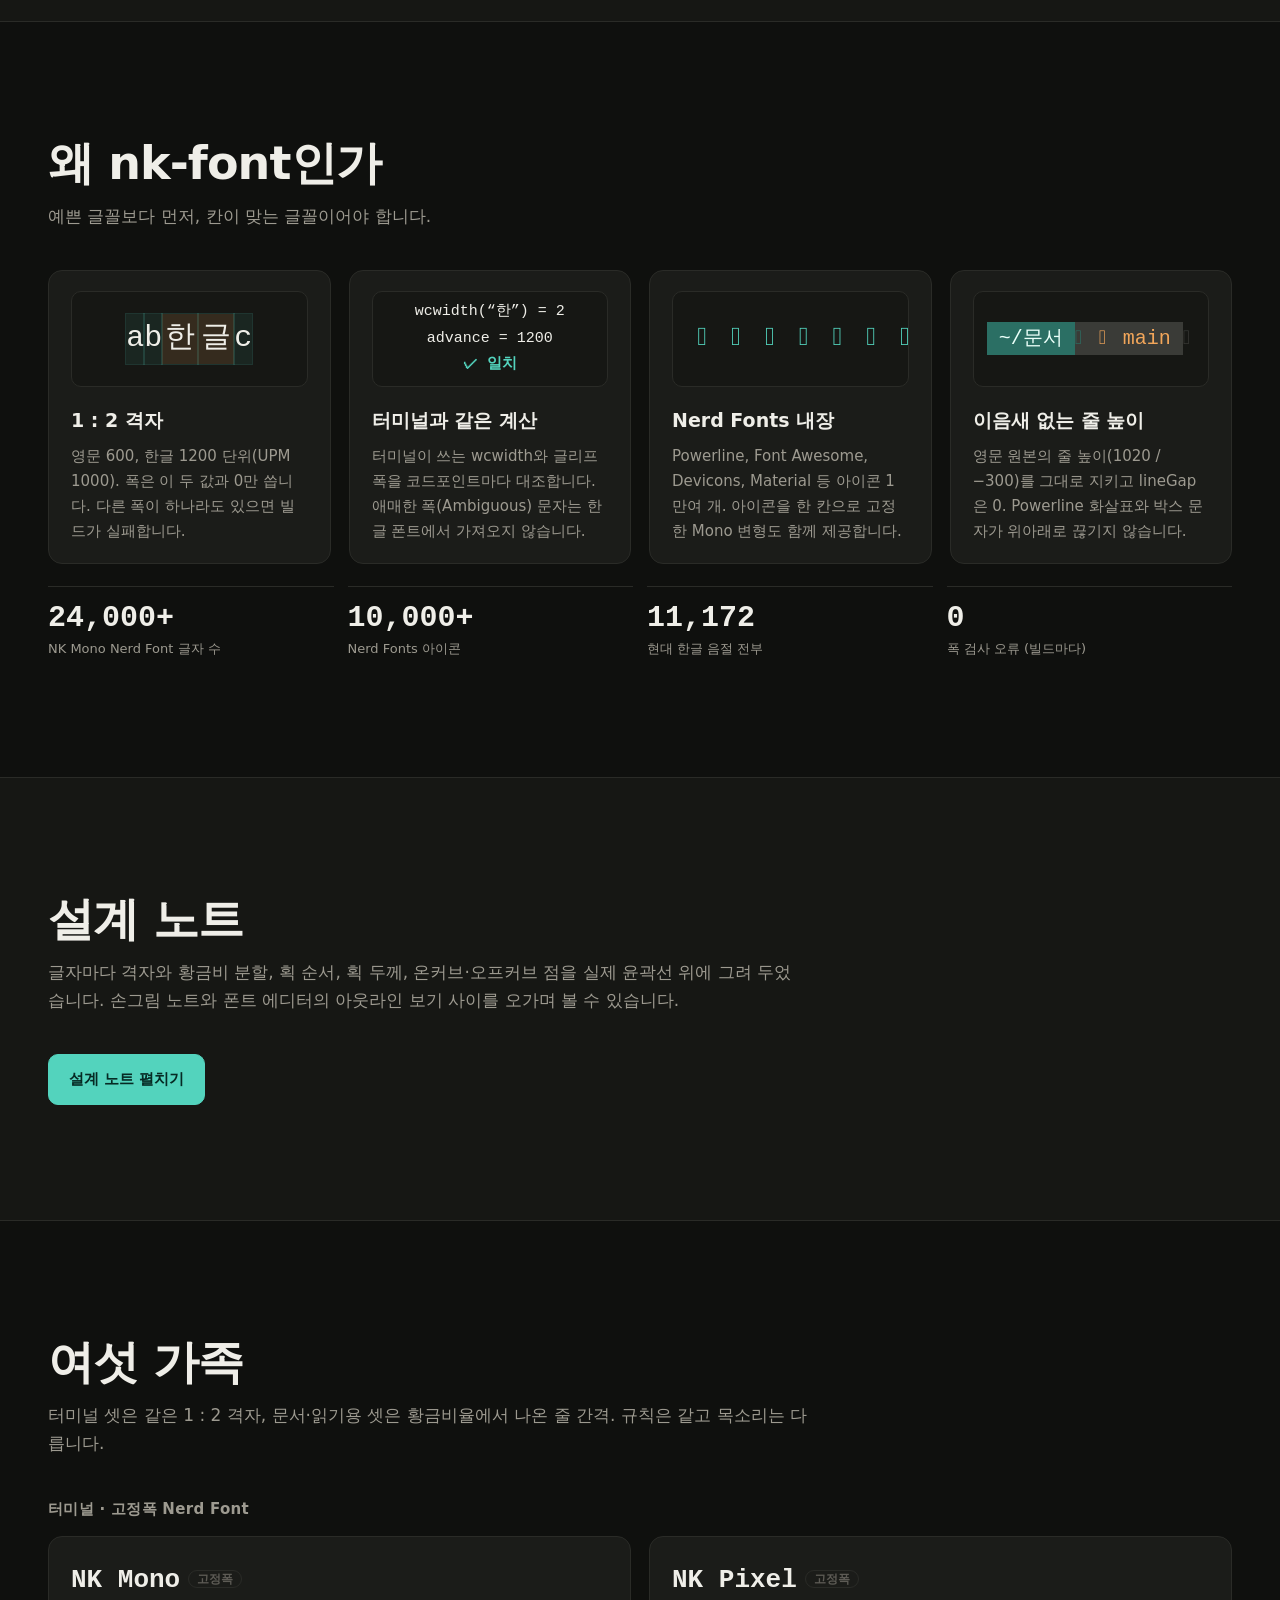
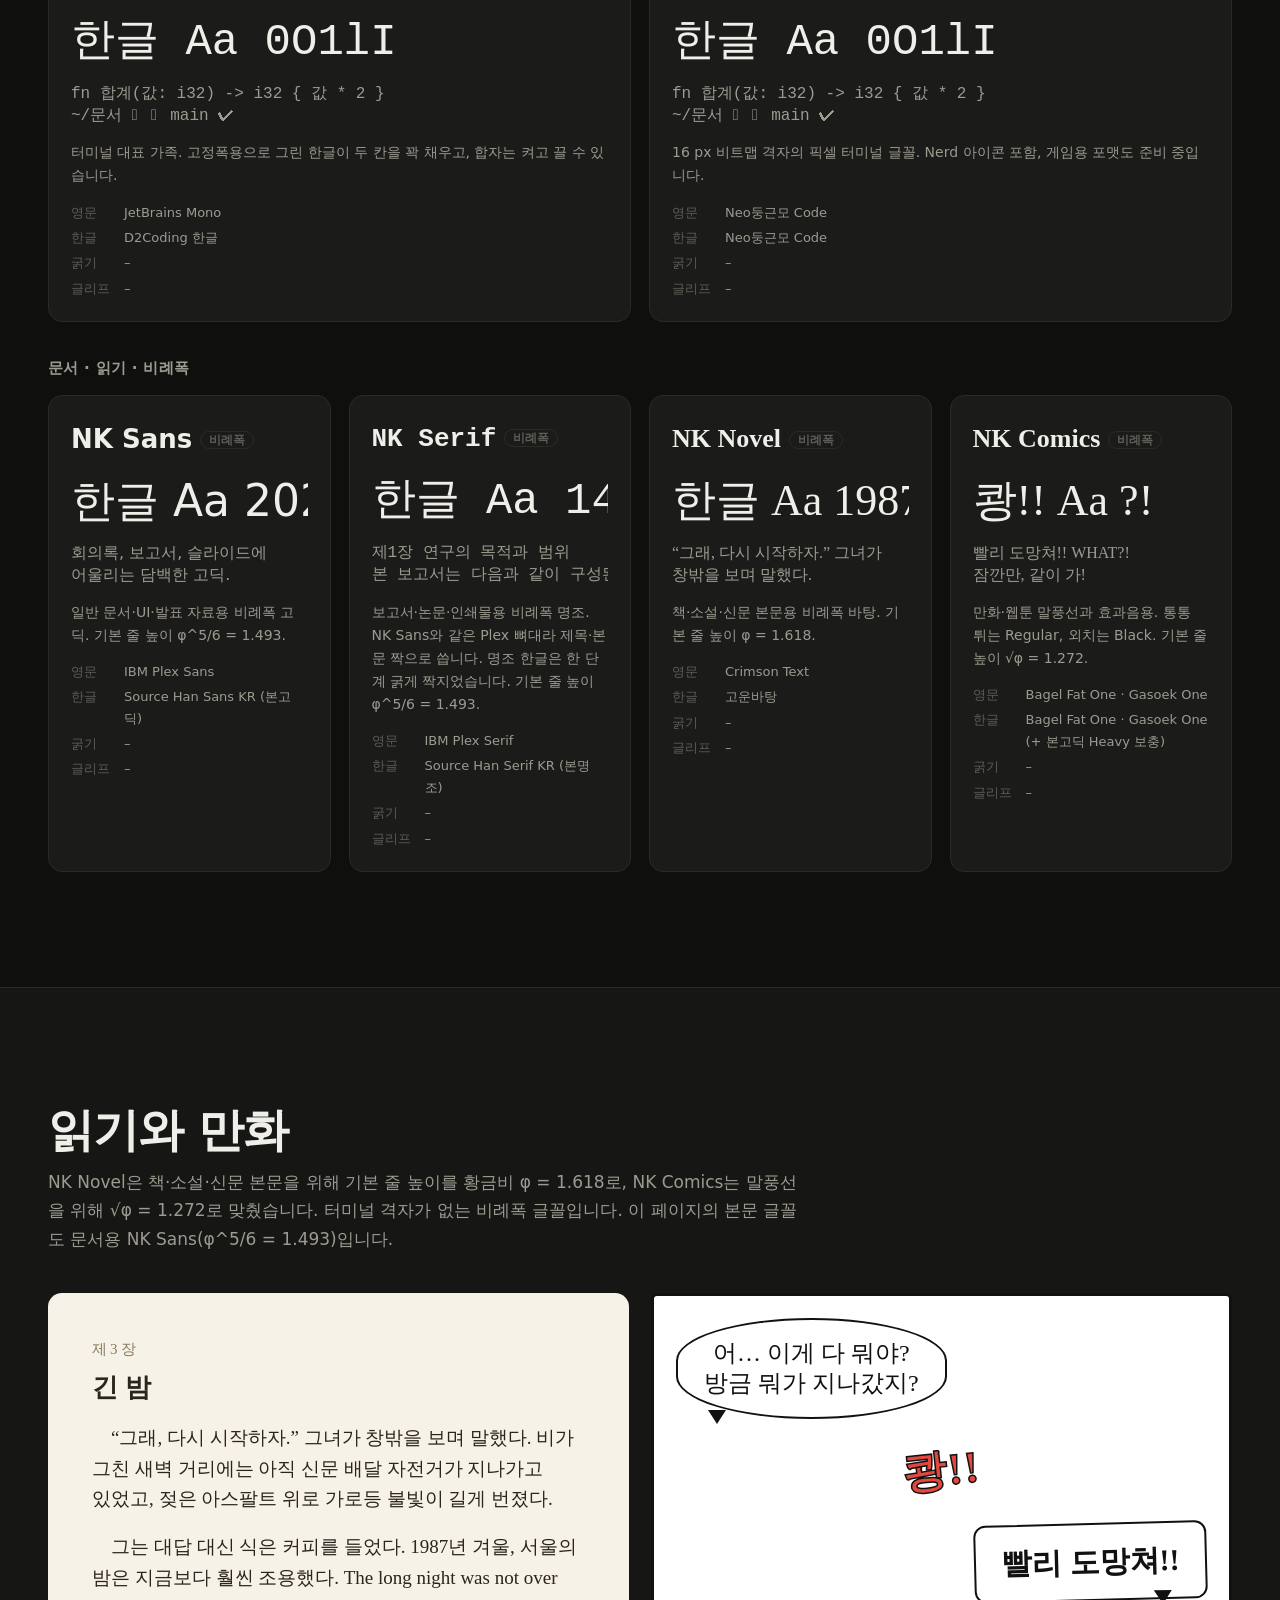
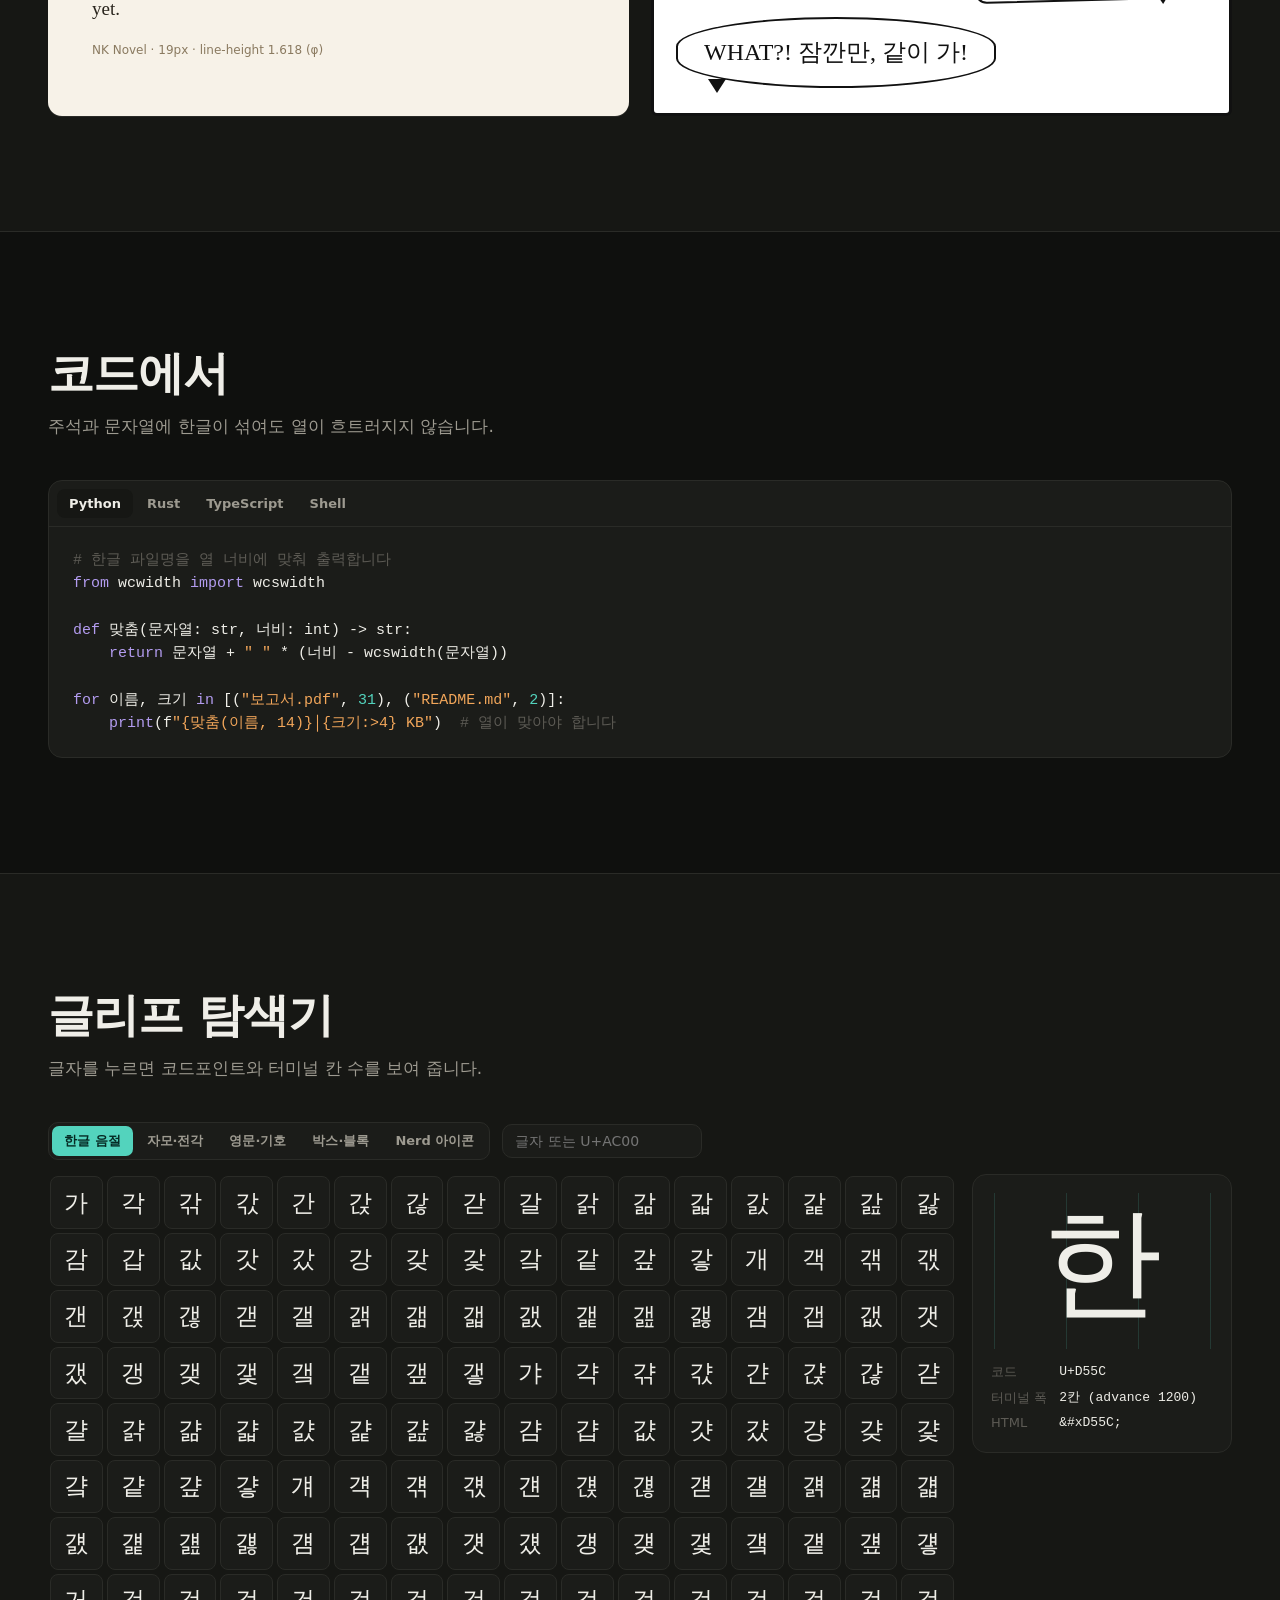
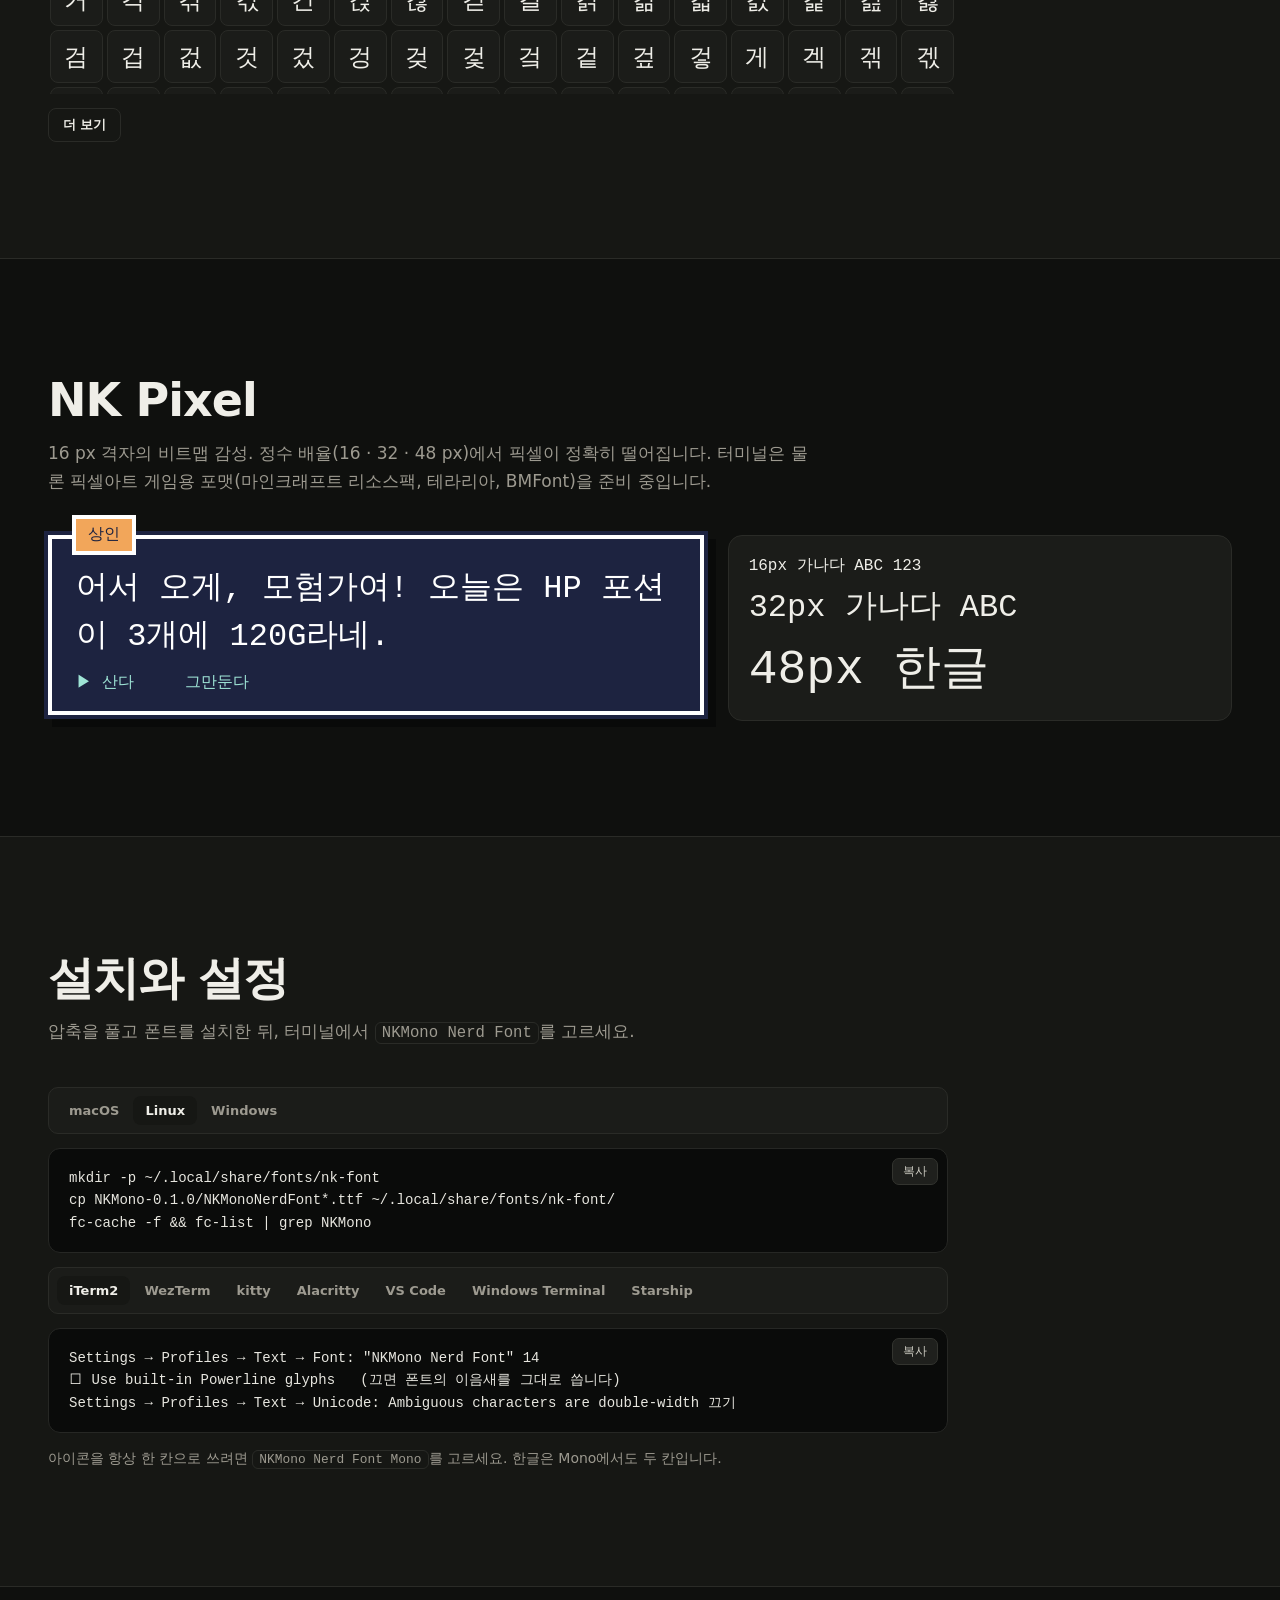
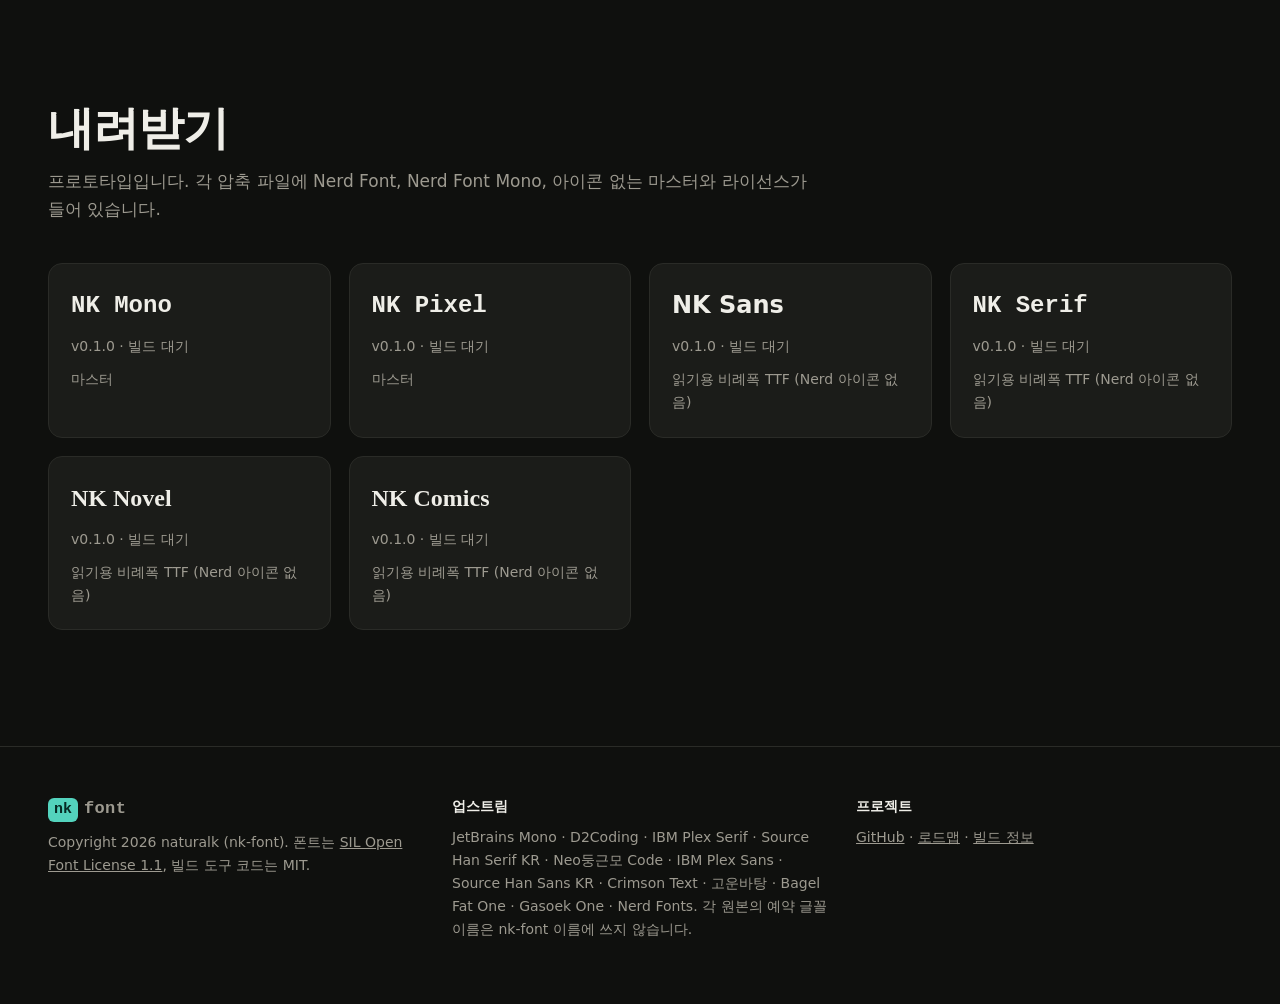
==== commit 98e5e5b4: "Add design notes page: stroke order, φ grid, stroke weights and outline points site/design.html draw" ====
--- a/site/index.html
+++ b/site/index.html
@@ -15,7 +15,7 @@
 <header class="nav">
   <a class="logo" href="#top" aria-label="nk-font 처음으로"><span class="logo-mark">nk</span><span class="logo-word">font</span></a>
   <nav aria-label="주요 메뉴">
-    <a href="#play">체험</a><a href="#why">특징</a><a href="compare.html">비교</a><a href="tester.html">테스터</a><a href="#families">가족</a><a href="#reading">읽기·만화</a><a href="#glyphs">글리프</a><a href="#pixel">픽셀</a><a href="#install">설치</a>
+    <a href="#play">체험</a><a href="#why">특징</a><a href="design.html">설계</a><a href="compare.html">비교</a><a href="tester.html">테스터</a><a href="#families">가족</a><a href="#reading">읽기·만화</a><a href="#glyphs">글리프</a><a href="#pixel">픽셀</a><a href="#install">설치</a>
   </nav>
   <div class="nav-right">
     <button class="icon-btn" id="themeBtn" aria-label="밝기 전환" title="밝기 전환">◐</button>
@@ -75,6 +75,11 @@
     </article>
   </div>
   <div class="stats" id="stats"></div>
+</section>
+
+<section class="band" id="design">
+  <div class="section-head"><h2>설계 노트</h2><p>글자마다 격자와 황금비 분할, 획 순서, 획 두께, 온커브·오프커브 점을 실제 윤곽선 위에 그려 두었습니다. 손그림 노트와 폰트 에디터의 아웃라인 보기 사이를 오가며 볼 수 있습니다.</p></div>
+  <a class="btn" href="design.html">설계 노트 펼치기</a>
 </section>
 
 <section id="families">
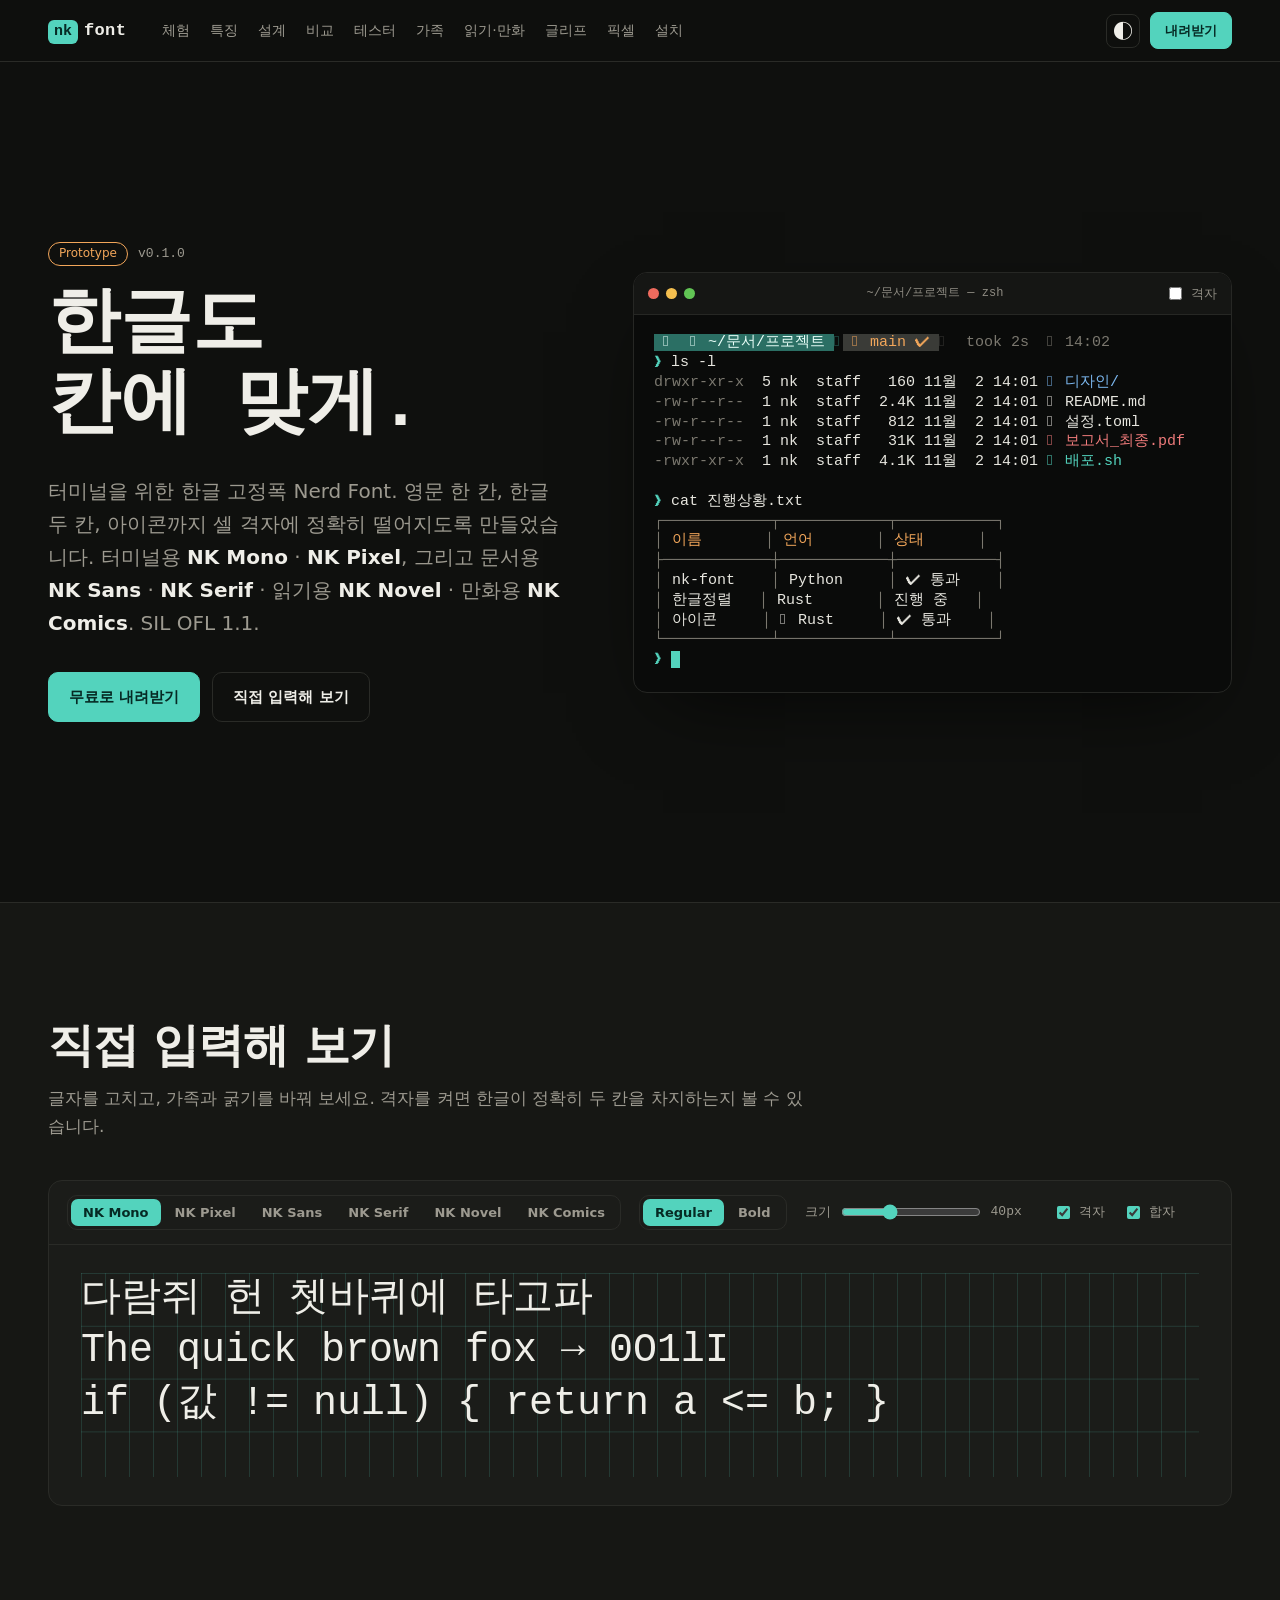
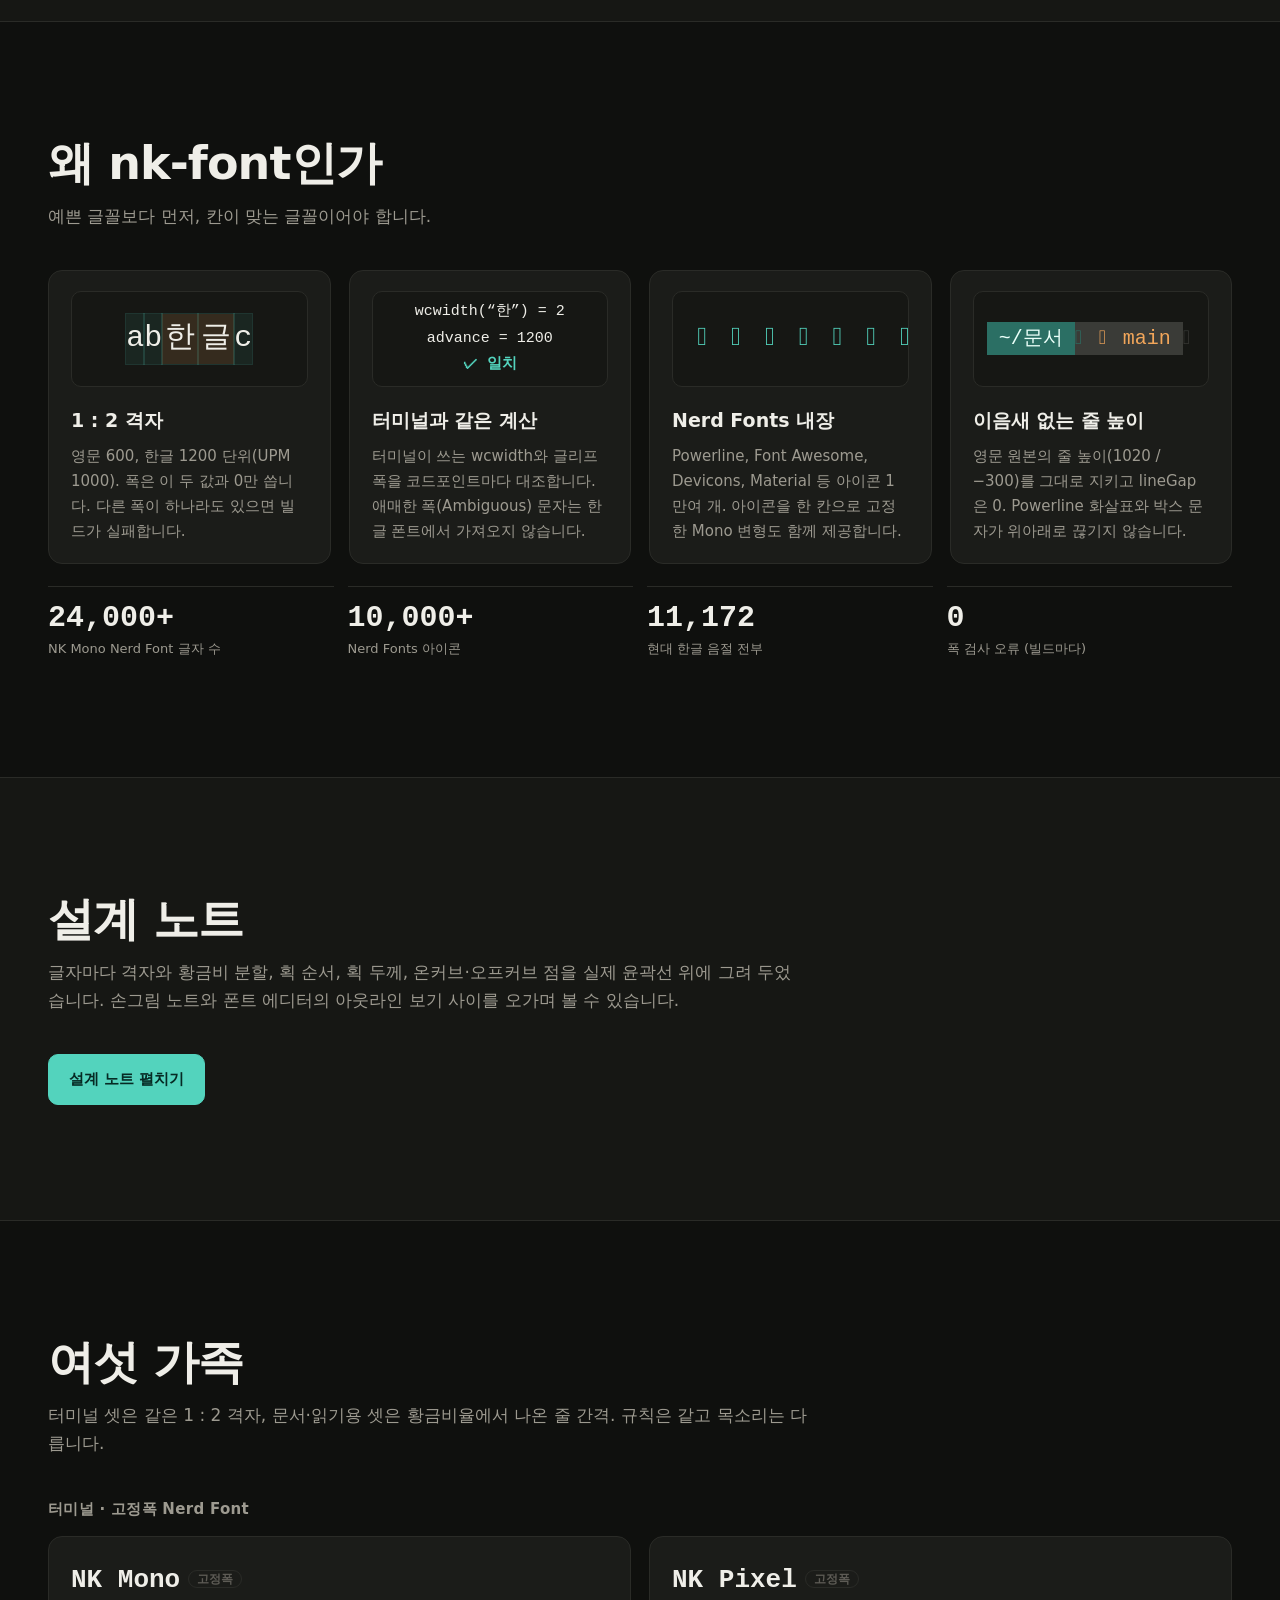
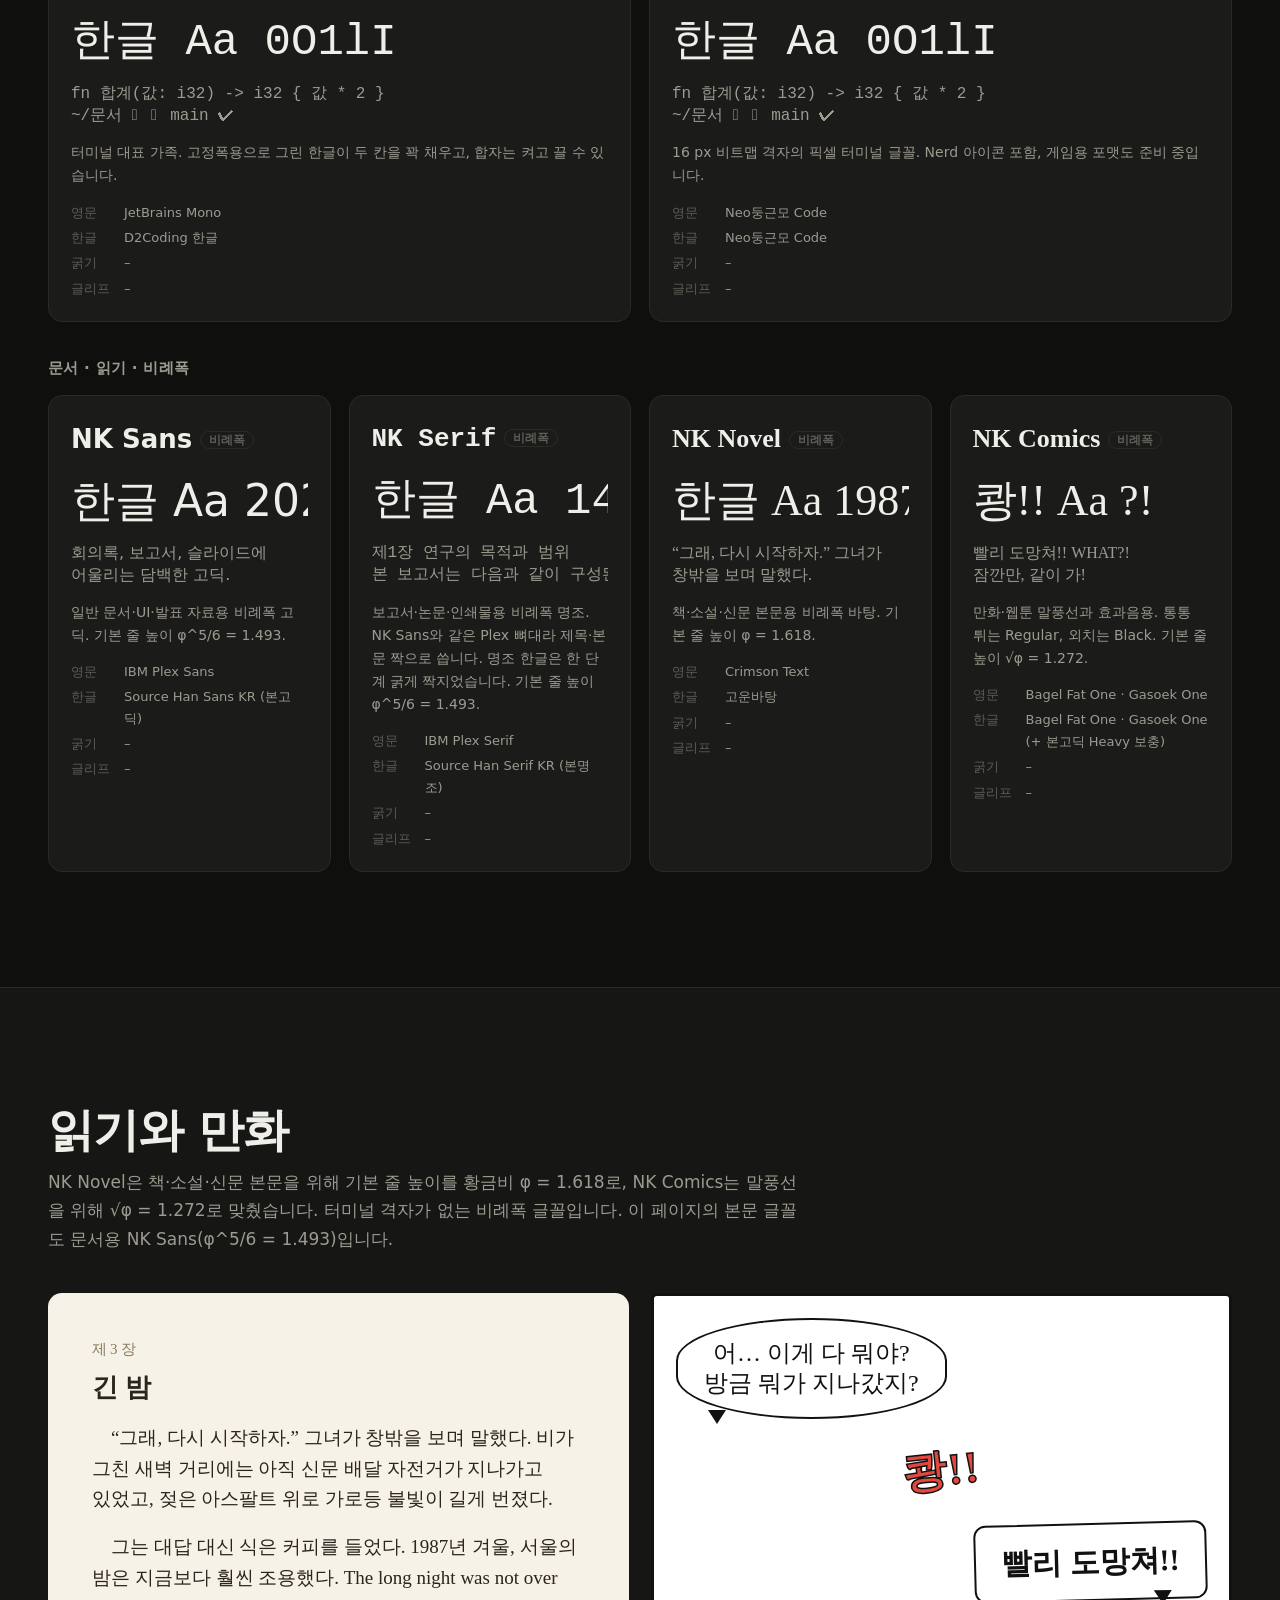
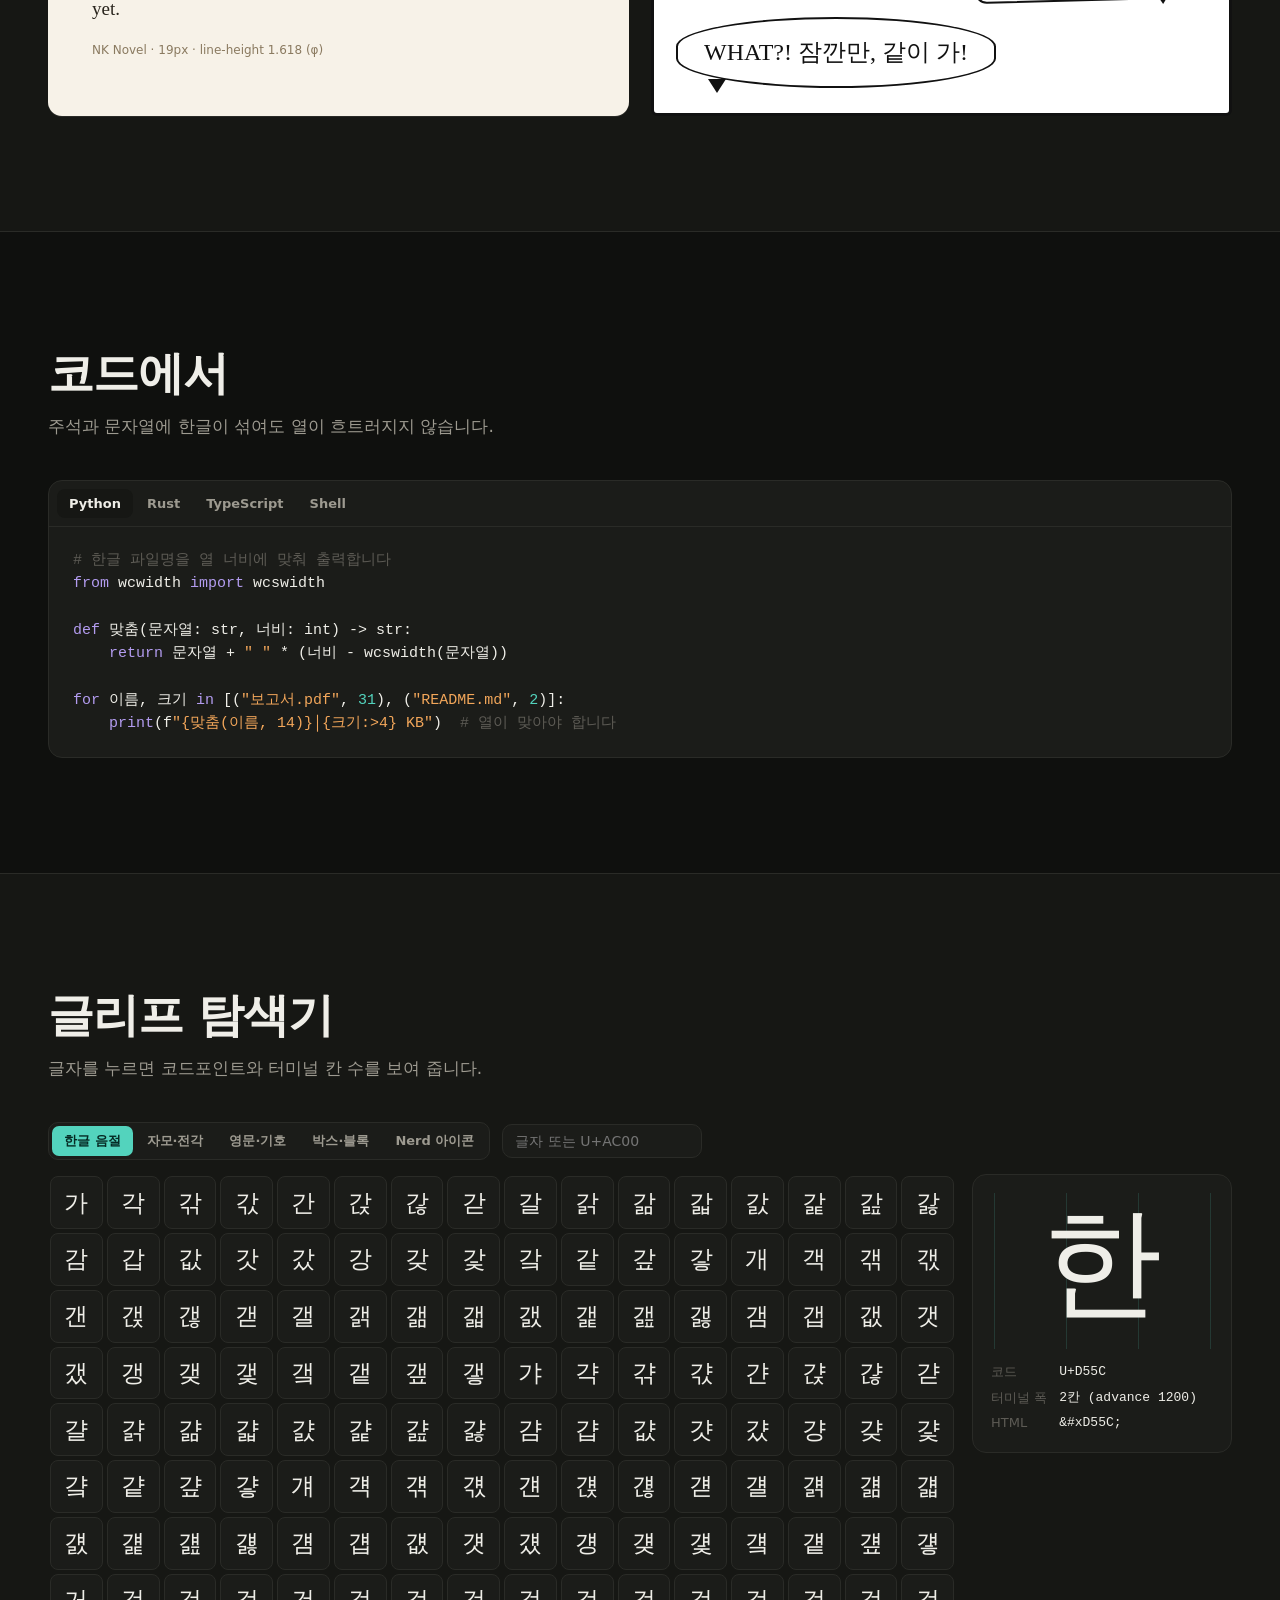
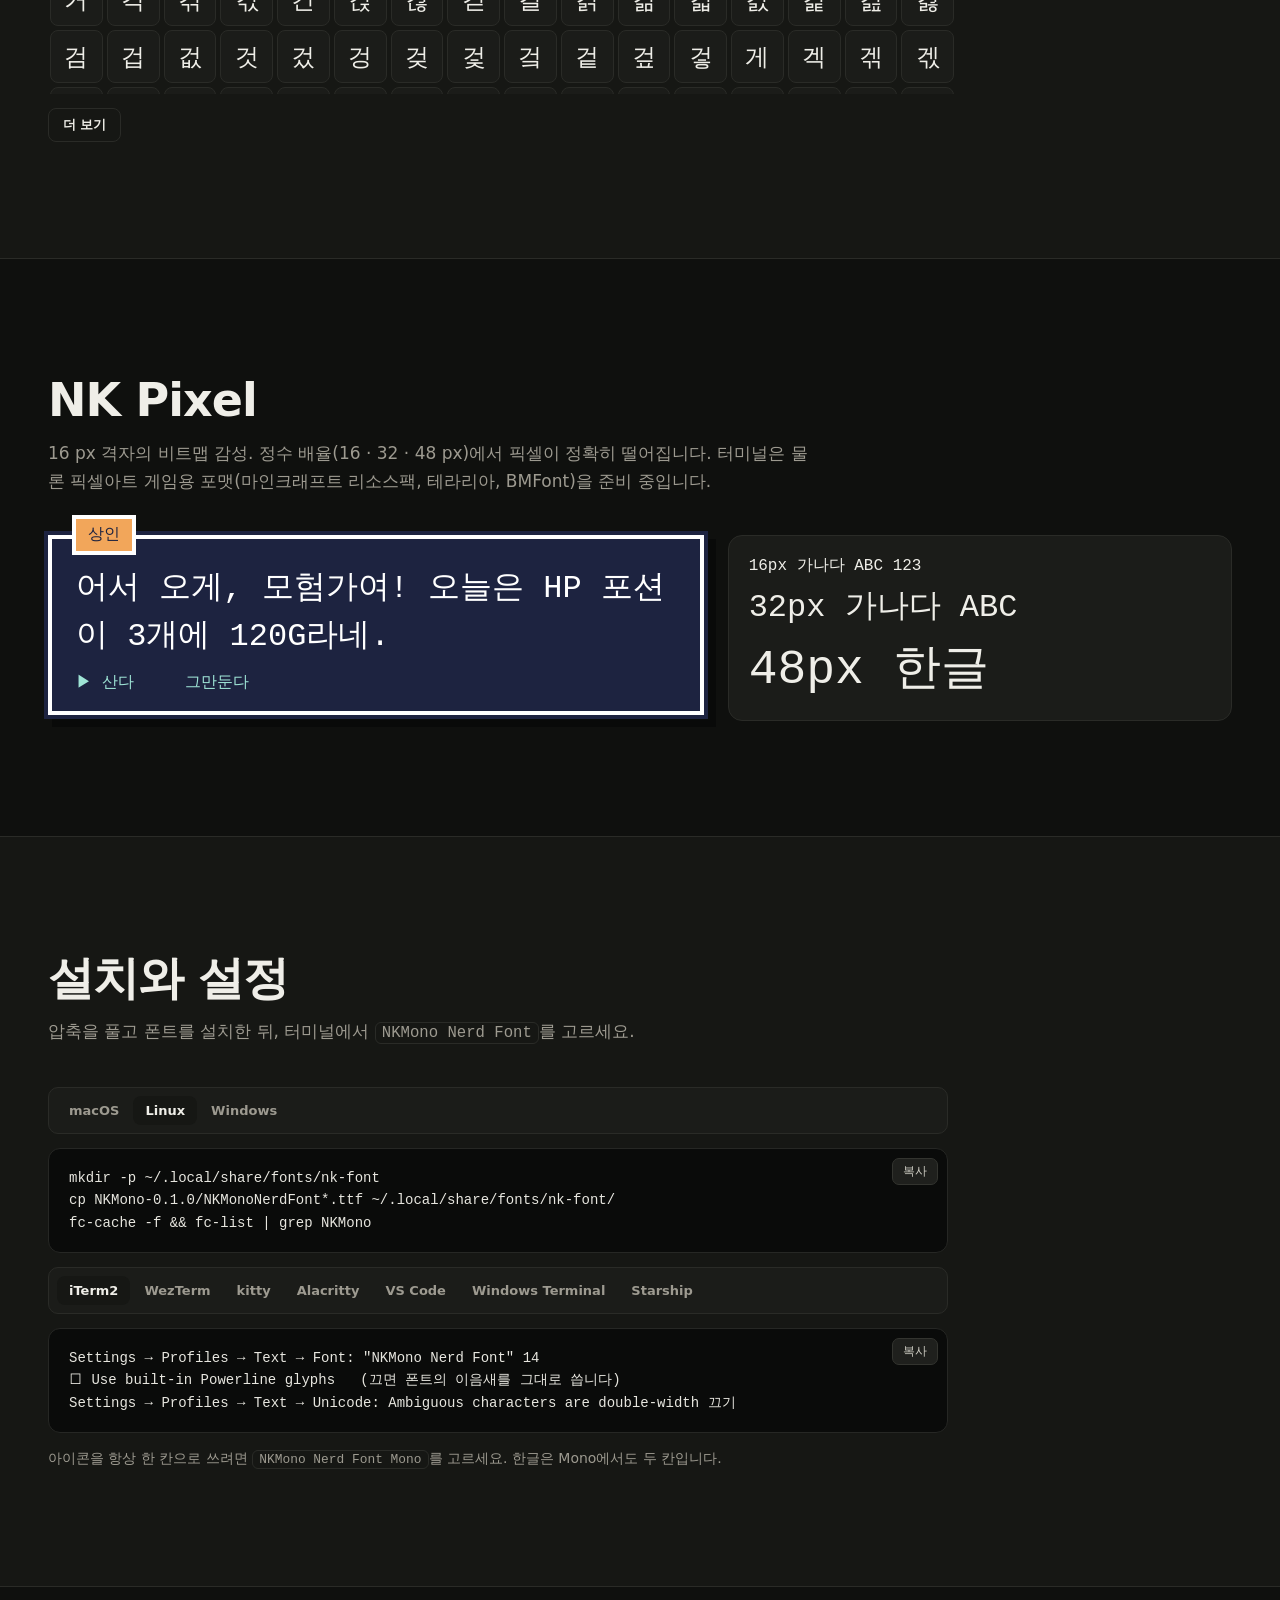
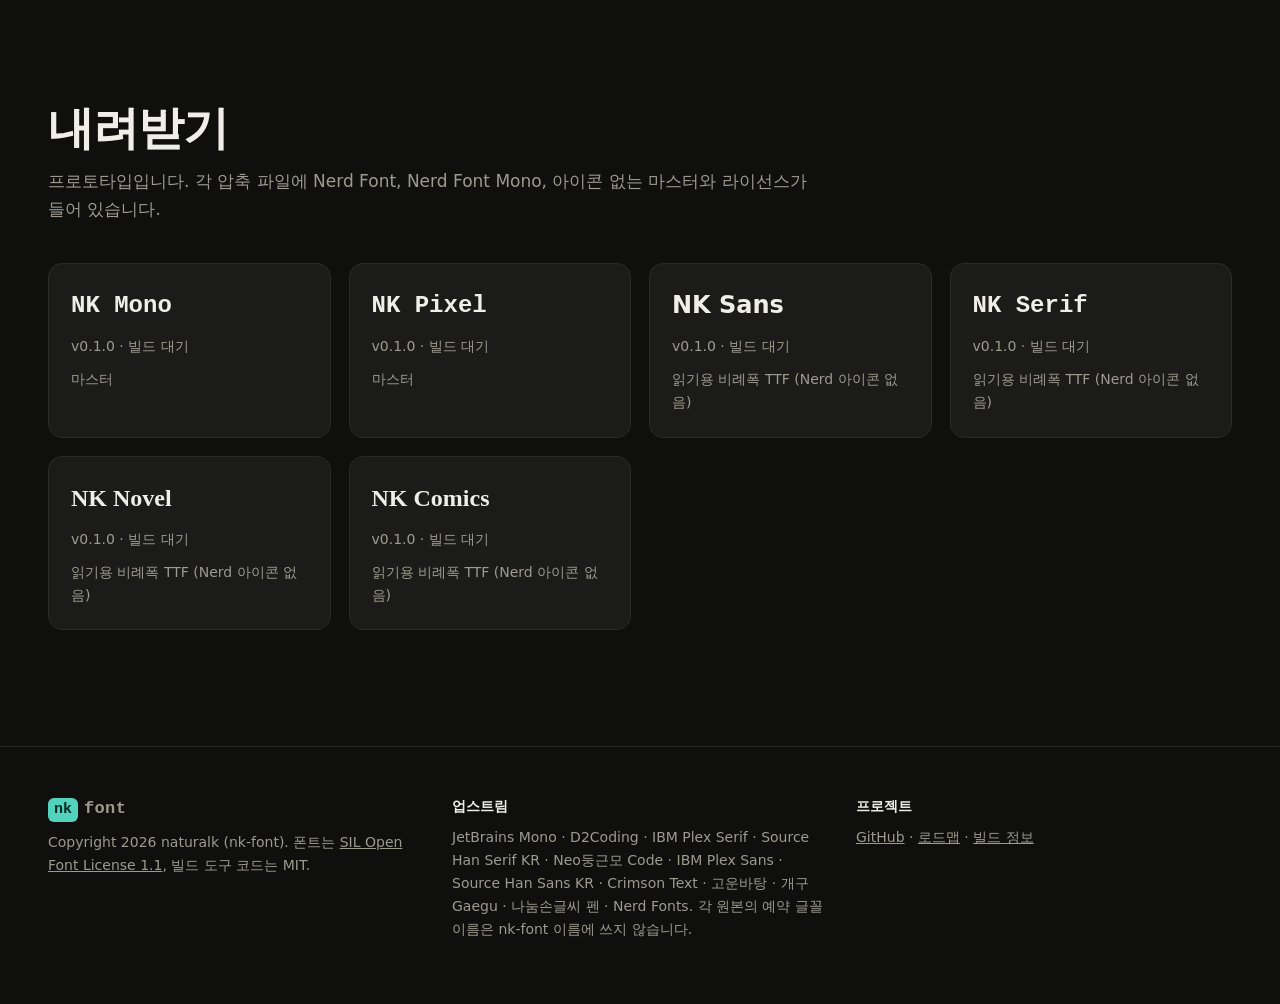
==== commit 556ec64c: "Switch NK Comics to pen handwriting (Gaegu + Nanum Pen fill) and add preset distinctness QA NK Comic" ====
--- a/site/index.html
+++ b/site/index.html
@@ -172,7 +172,7 @@
   </div>
   <div>
     <h4>업스트림</h4>
-    <p>JetBrains Mono · D2Coding · IBM Plex Serif · Source Han Serif KR · Neo둥근모 Code · IBM Plex Sans · Source Han Sans KR · Crimson Text · 고운바탕 · Bagel Fat One · Gasoek One · Nerd Fonts. 각 원본의 예약 글꼴 이름은 nk-font 이름에 쓰지 않습니다.</p>
+    <p>JetBrains Mono · D2Coding · IBM Plex Serif · Source Han Serif KR · Neo둥근모 Code · IBM Plex Sans · Source Han Sans KR · Crimson Text · 고운바탕 · 개구 Gaegu · 나눔손글씨 펜 · Nerd Fonts. 각 원본의 예약 글꼴 이름은 nk-font 이름에 쓰지 않습니다.</p>
   </div>
   <div>
     <h4>프로젝트</h4>
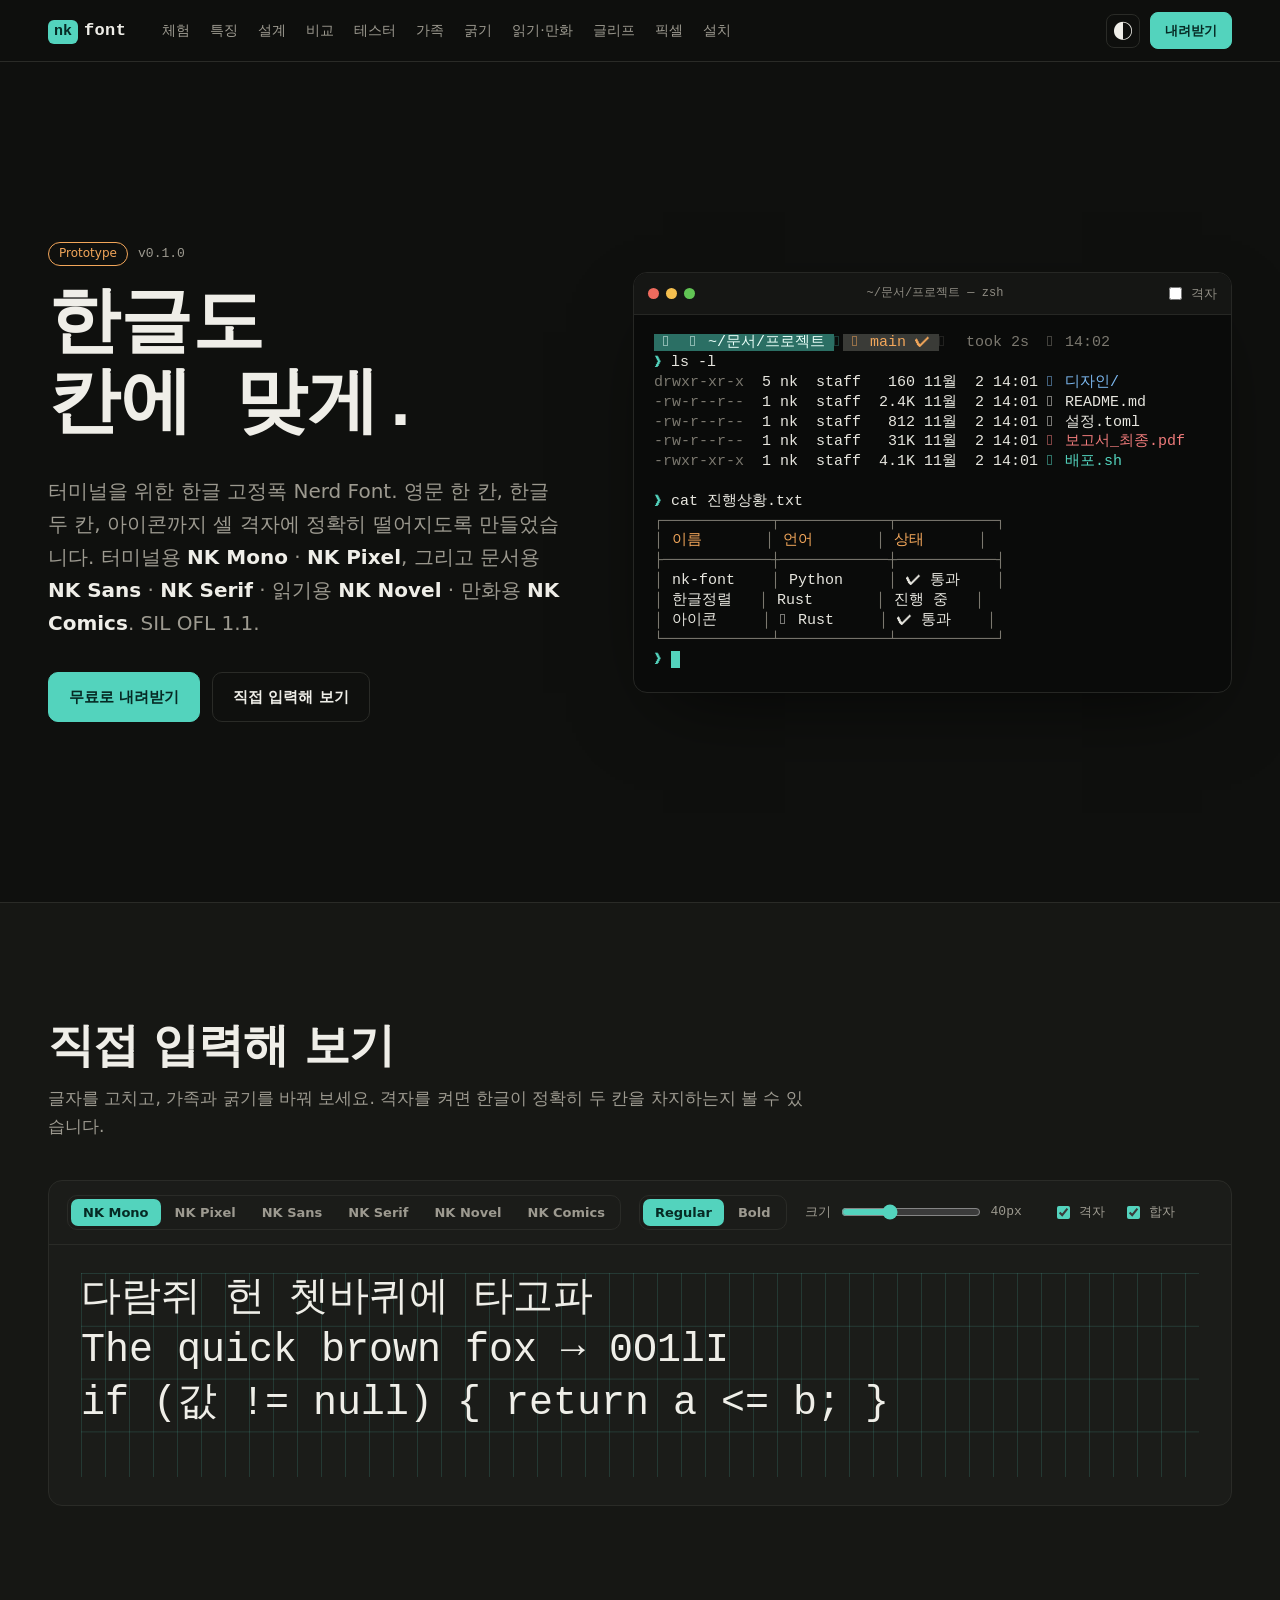
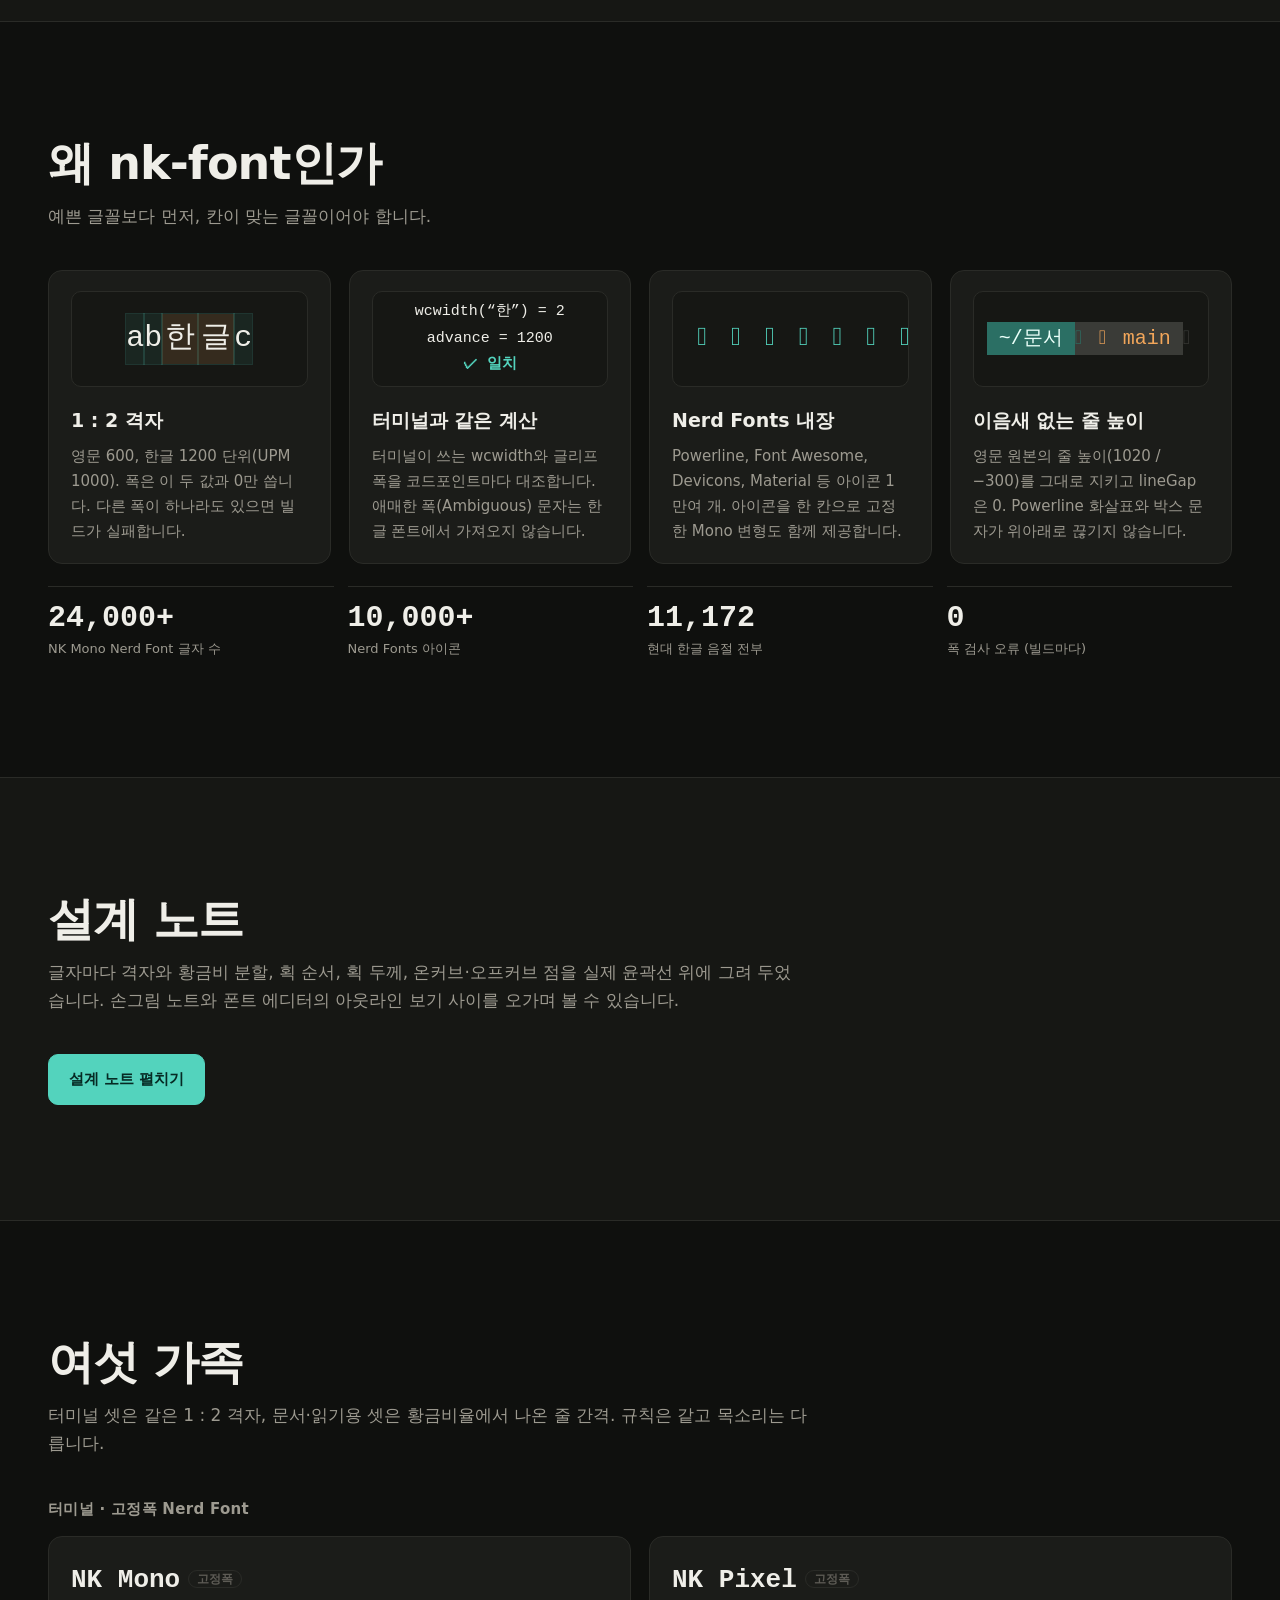
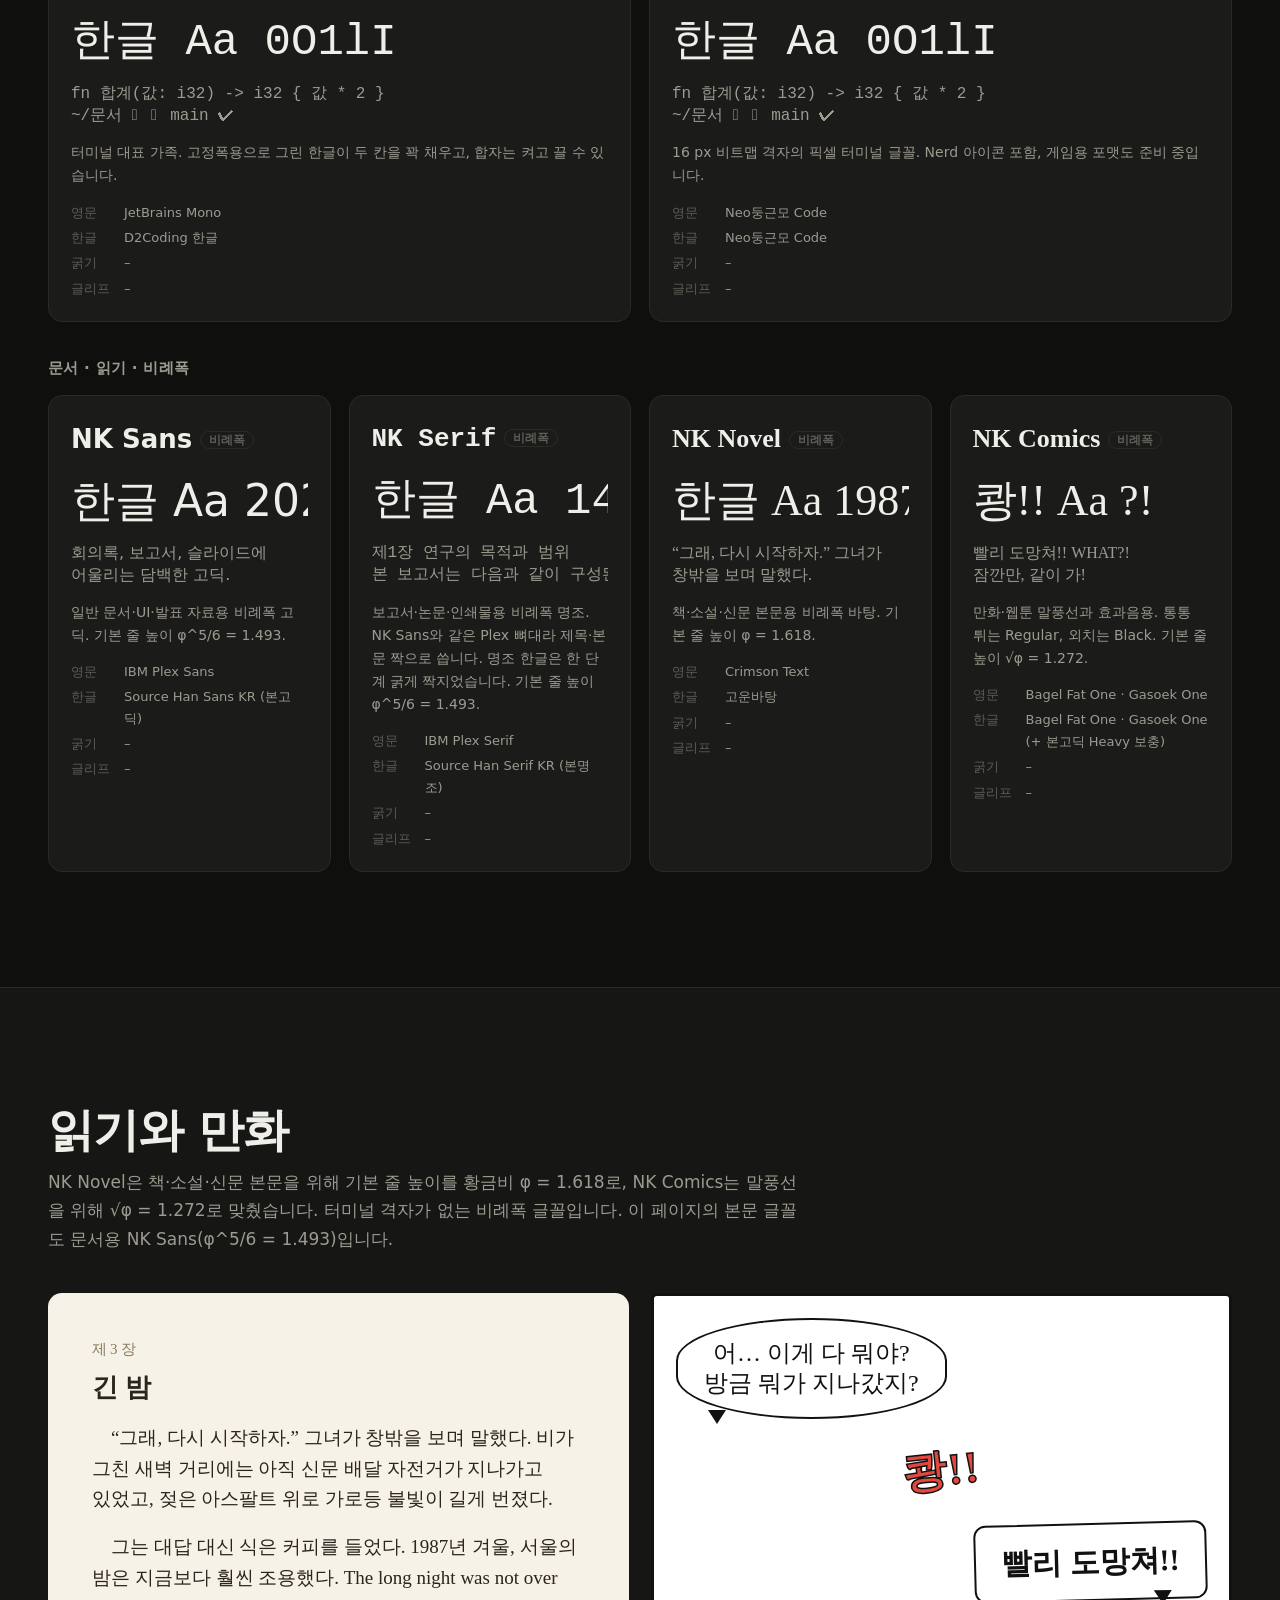
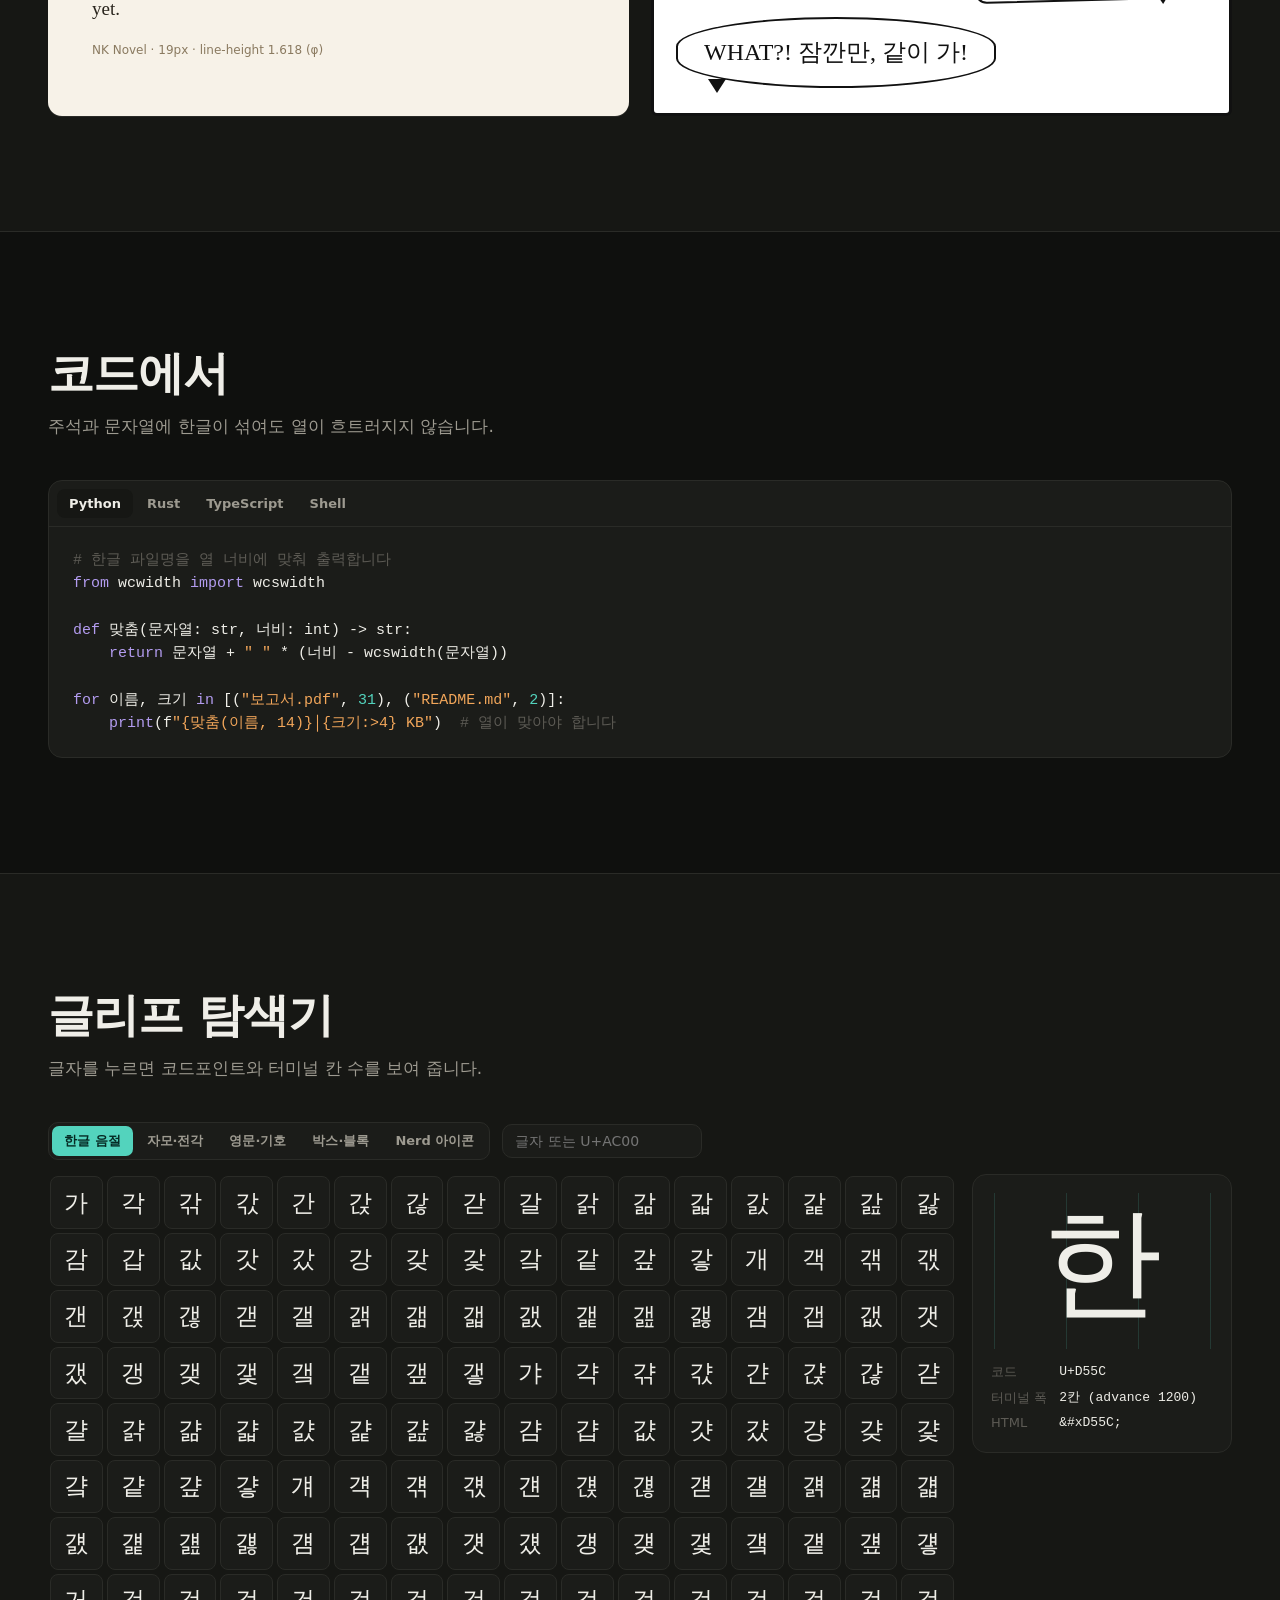
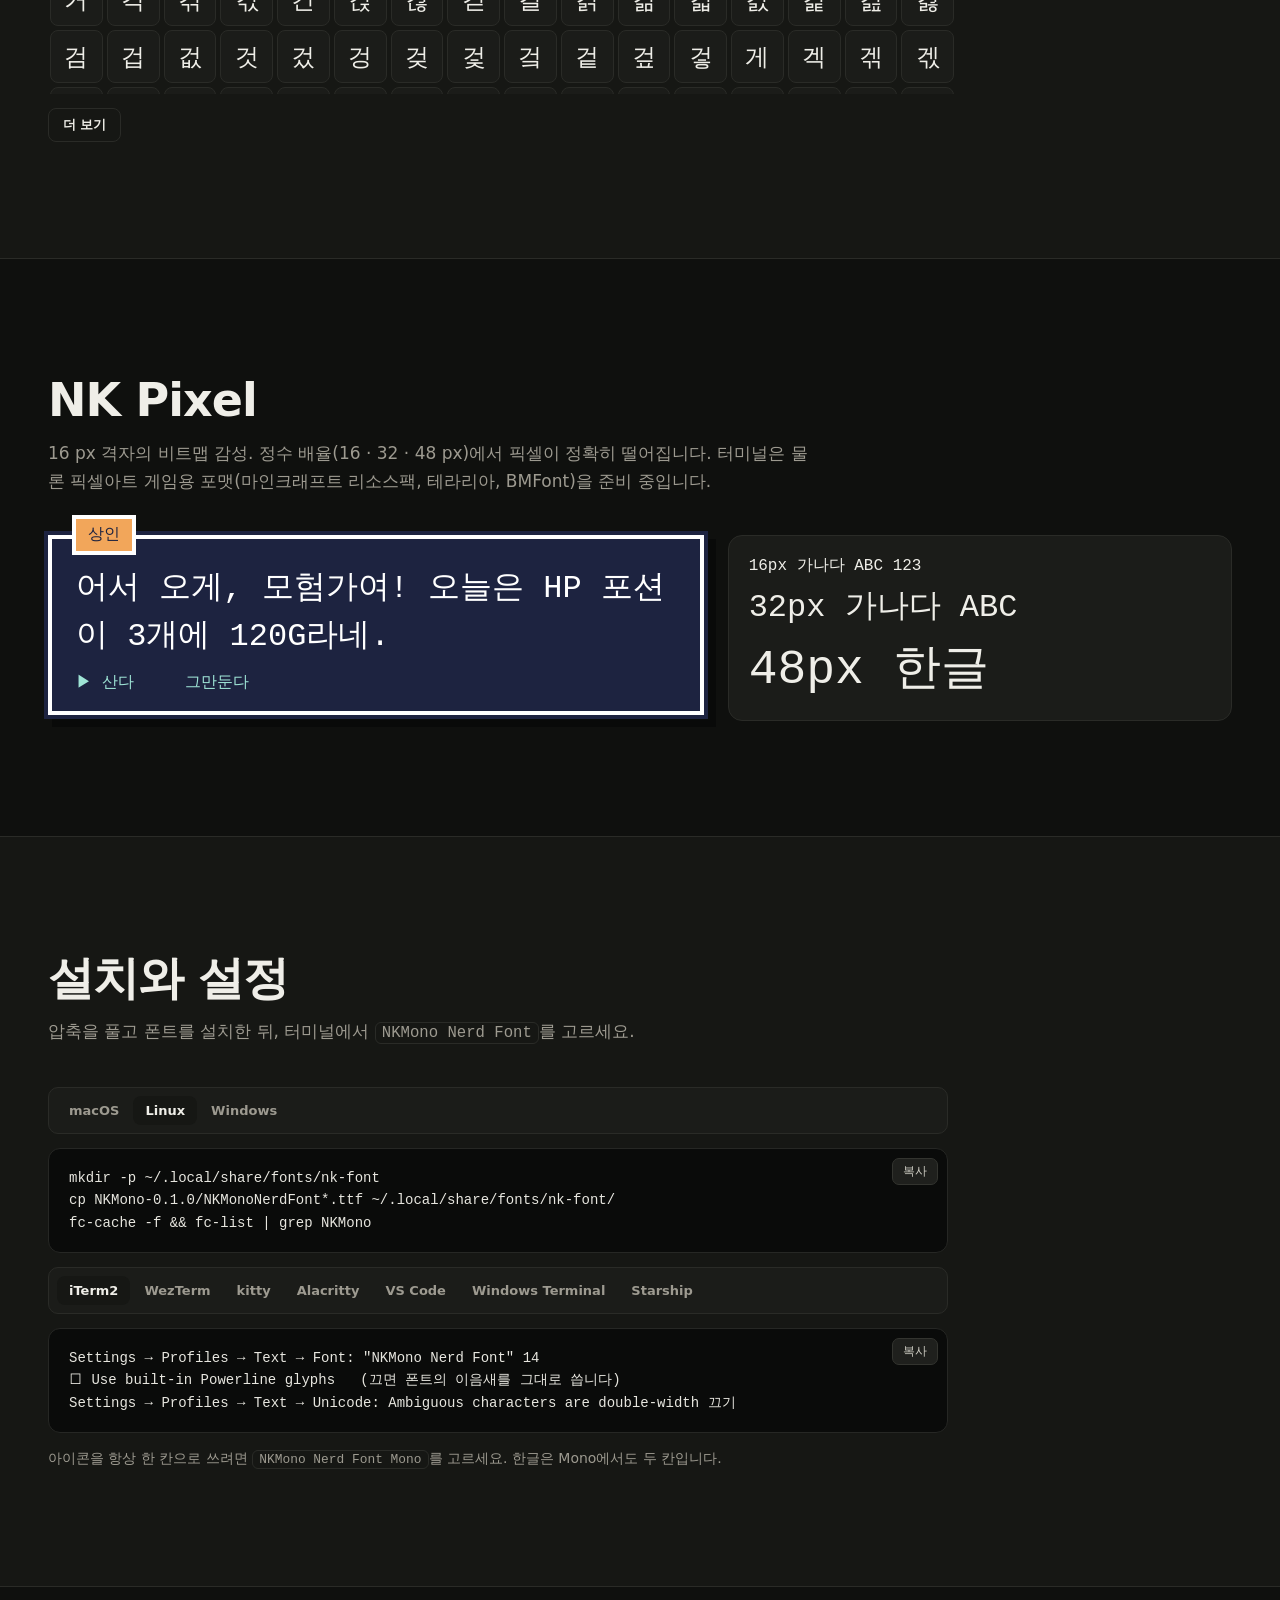
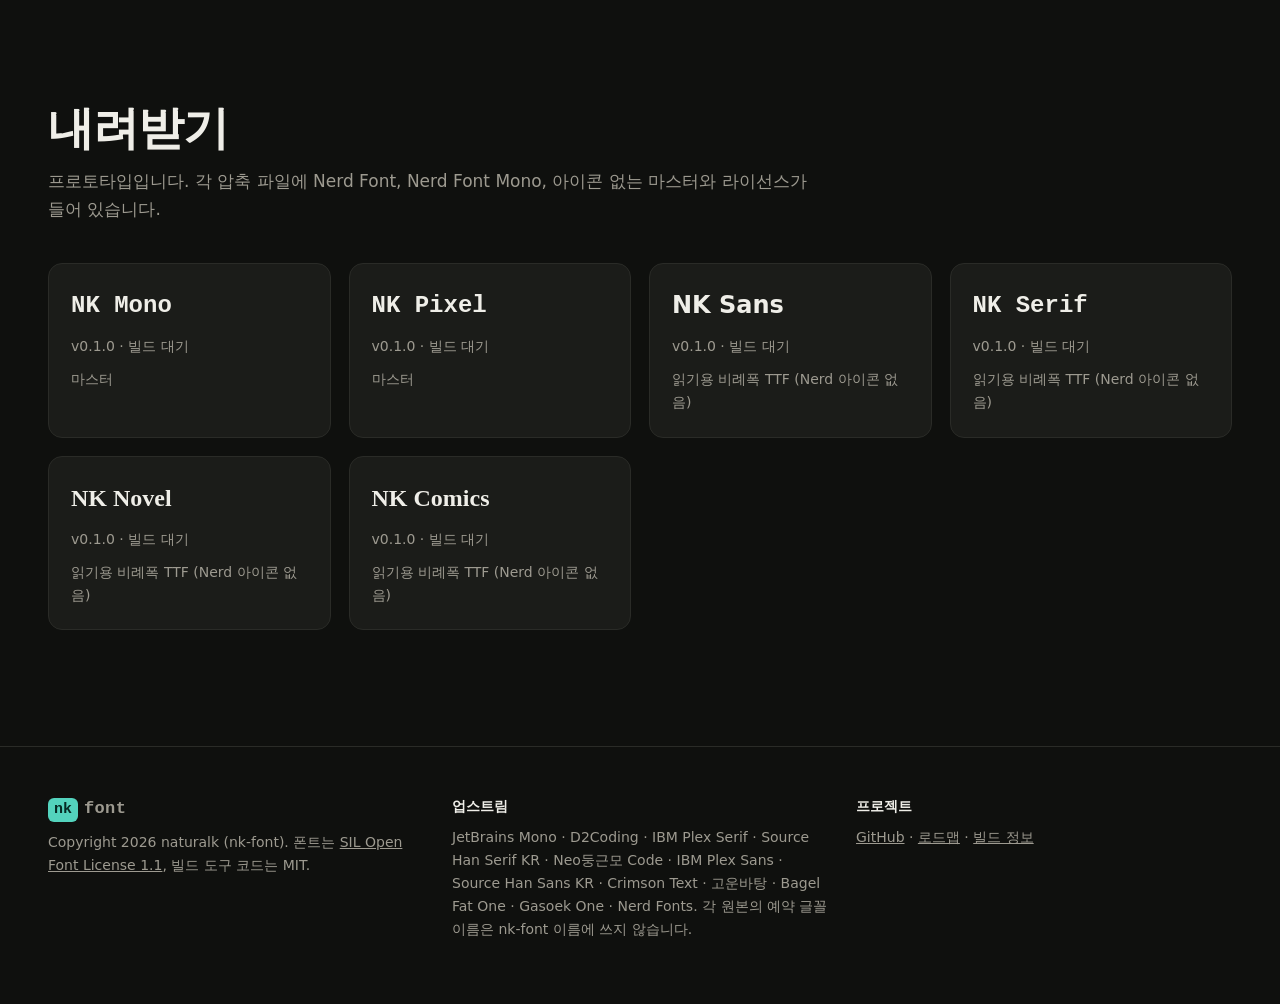
==== commit 0189ceb6: "Add Thin (100) to ExtraBold (800) for every family, with Hangul/Latin stroke matching - Every family" ====
--- a/site/index.html
+++ b/site/index.html
@@ -15,7 +15,7 @@
 <header class="nav">
   <a class="logo" href="#top" aria-label="nk-font 처음으로"><span class="logo-mark">nk</span><span class="logo-word">font</span></a>
   <nav aria-label="주요 메뉴">
-    <a href="#play">체험</a><a href="#why">특징</a><a href="design.html">설계</a><a href="compare.html">비교</a><a href="tester.html">테스터</a><a href="#families">가족</a><a href="#reading">읽기·만화</a><a href="#glyphs">글리프</a><a href="#pixel">픽셀</a><a href="#install">설치</a>
+    <a href="#play">체험</a><a href="#why">특징</a><a href="design.html">설계</a><a href="compare.html">비교</a><a href="tester.html">테스터</a><a href="#families">가족</a><a href="#weights">굵기</a><a href="#reading">읽기·만화</a><a href="#glyphs">글리프</a><a href="#pixel">픽셀</a><a href="#install">설치</a>
   </nav>
   <div class="nav-right">
     <button class="icon-btn" id="themeBtn" aria-label="밝기 전환" title="밝기 전환">◐</button>
@@ -88,6 +88,12 @@
   <div class="fam-grid" id="famGrid"></div>
   <h3 class="fam-sub">문서 · 읽기 · 비례폭</h3>
   <div class="fam-grid" id="famGridText"></div>
+</section>
+
+<section id="weights">
+  <div class="section-head"><h2>Thin부터 ExtraBold까지</h2><p>OpenType 표준 굵기 여덟 단계(100 – 800). 단계마다 한글 획과 영문 획의 비율을 Regular와 같게 맞춰, 굵기를 바꿔도 한글과 영문이 따로 놀지 않습니다. 원본에 없는 굵기는 가장 가까운 원본에서 획만 더하거나 빼서 만들고, 빌드마다 획 두께를 재서 검사합니다.</p></div>
+  <div class="seg" id="ladderSeg" role="radiogroup" aria-label="가족"></div>
+  <div class="ladder" id="ladder"></div>
 </section>
 
 <section class="band" id="reading">
@@ -172,7 +178,7 @@
   </div>
   <div>
     <h4>업스트림</h4>
-    <p>JetBrains Mono · D2Coding · IBM Plex Serif · Source Han Serif KR · Neo둥근모 Code · IBM Plex Sans · Source Han Sans KR · Crimson Text · 고운바탕 · 개구 Gaegu · 나눔손글씨 펜 · Nerd Fonts. 각 원본의 예약 글꼴 이름은 nk-font 이름에 쓰지 않습니다.</p>
+    <p>JetBrains Mono · D2Coding · IBM Plex Serif · Source Han Serif KR · Neo둥근모 Code · IBM Plex Sans · Source Han Sans KR · Crimson Text · 고운바탕 · Bagel Fat One · Gasoek One · Nerd Fonts. 각 원본의 예약 글꼴 이름은 nk-font 이름에 쓰지 않습니다.</p>
   </div>
   <div>
     <h4>프로젝트</h4>
--- a/site/style.css
+++ b/site/style.css
@@ -175,3 +175,10 @@
 .bubble.r{align-self:flex-end}.bubble.r:after{left:auto;right:34px}
 .bubble.shout{font-weight:900;font-size:30px;border-radius:12px;transform:rotate(-1.5deg)}
 .sfx{font-weight:900;font-size:44px;letter-spacing:.04em;color:#e2483d;-webkit-text-stroke:1.5px #111;transform:rotate(-6deg);align-self:center}
+
+/* ---------- weights (Thin..ExtraBold) ---------- */
+.ladder{margin-top:18px;border-top:1px solid var(--line)}
+.ladder .lrow{display:grid;grid-template-columns:150px 1fr;gap:18px;align-items:baseline;padding:10px 0;border-bottom:1px solid var(--line)}
+.ladder .lname{font:600 13px var(--ui);color:var(--mute)}.ladder .lname small{margin-left:8px;font-weight:400;color:var(--faint)}
+.ladder .ltext{font-size:clamp(26px,4.2vw,46px);line-height:1.25;white-space:nowrap;overflow:hidden;text-overflow:ellipsis;min-width:0}
+@media (max-width:640px){.ladder .lrow{grid-template-columns:1fr;gap:2px}}
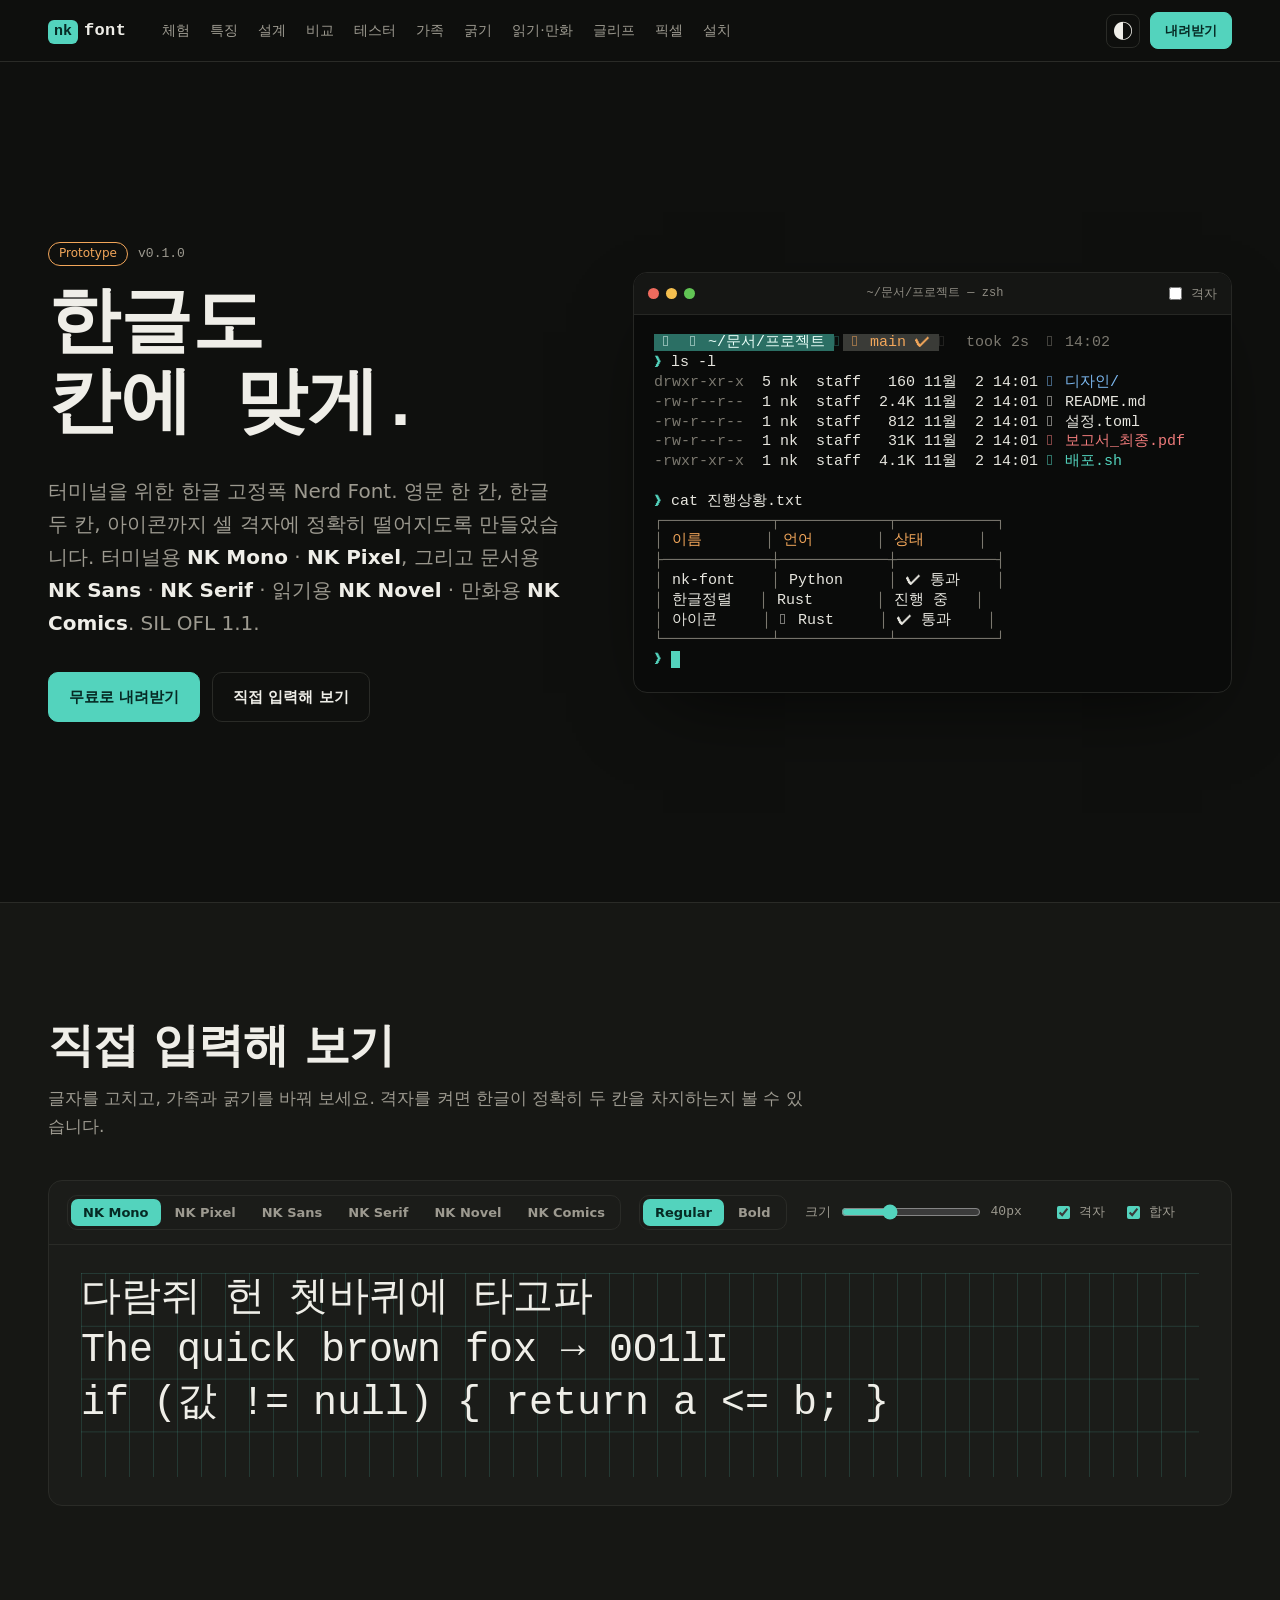
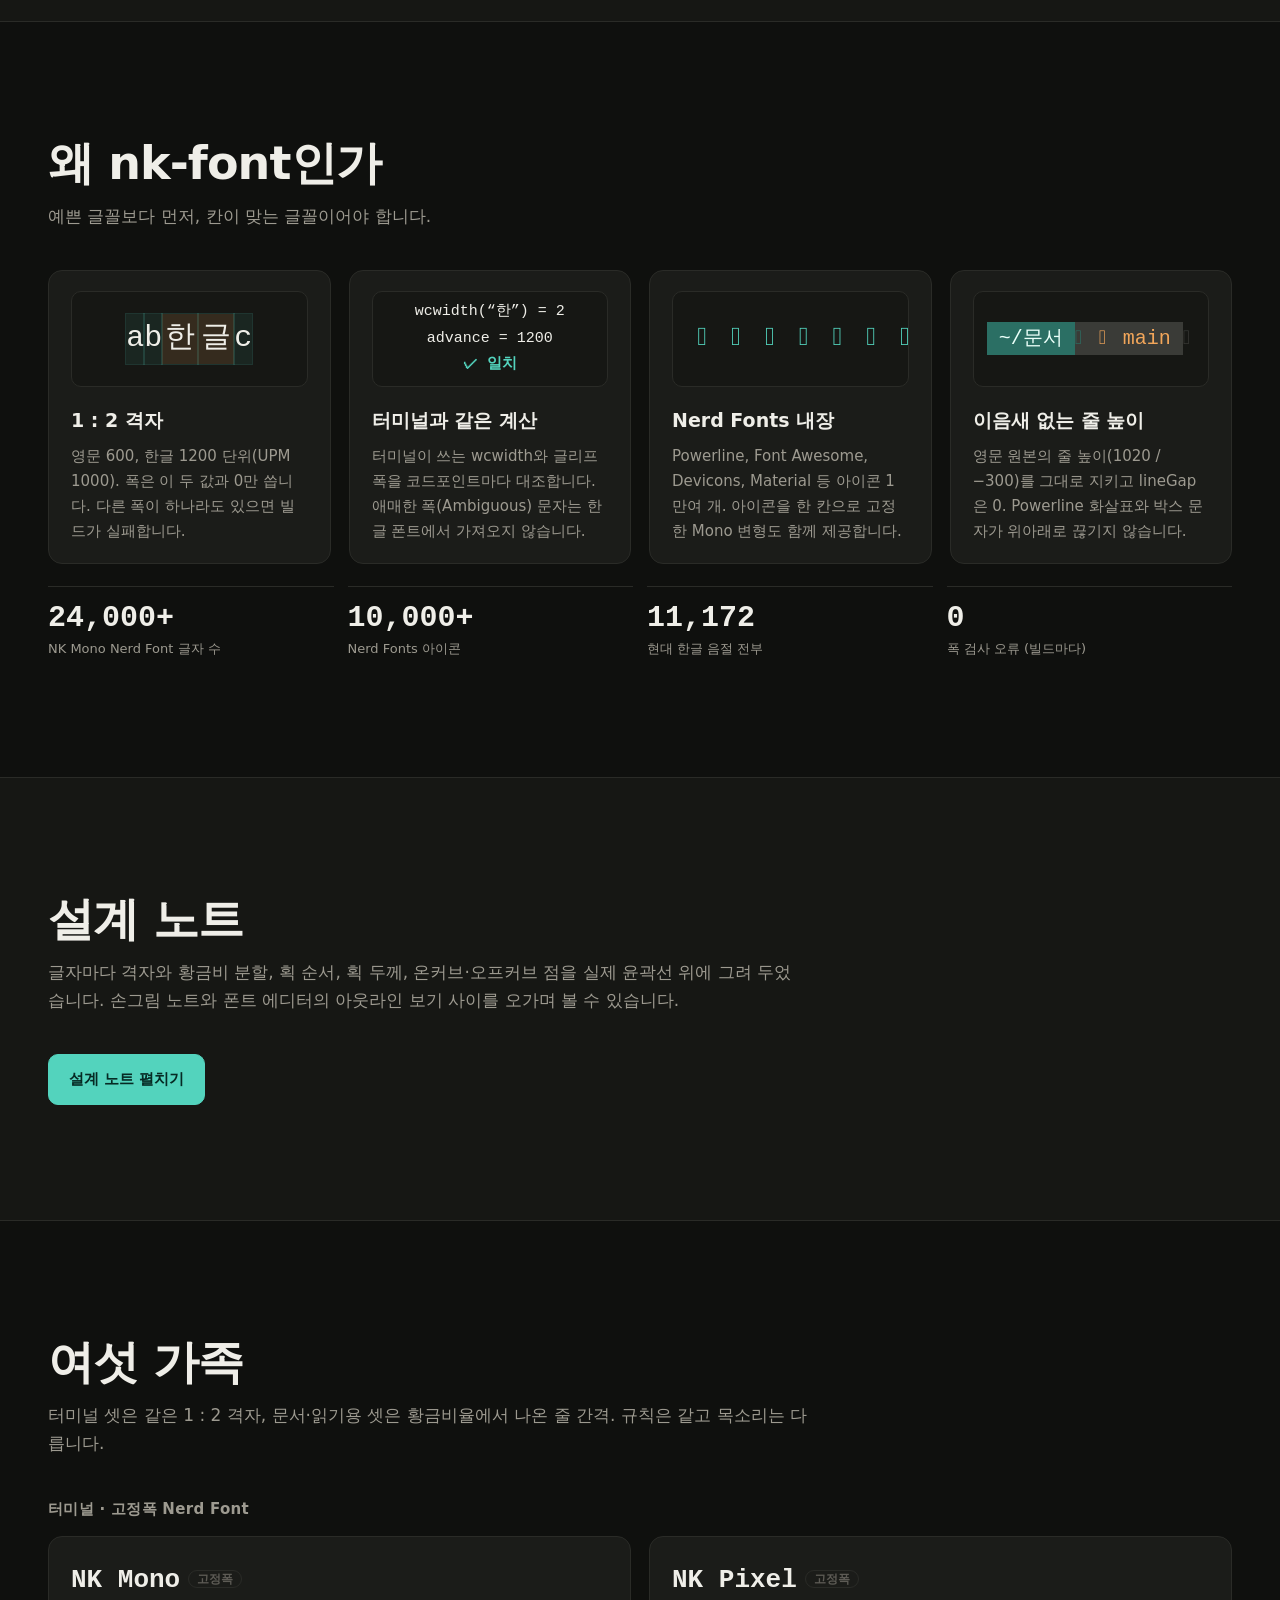
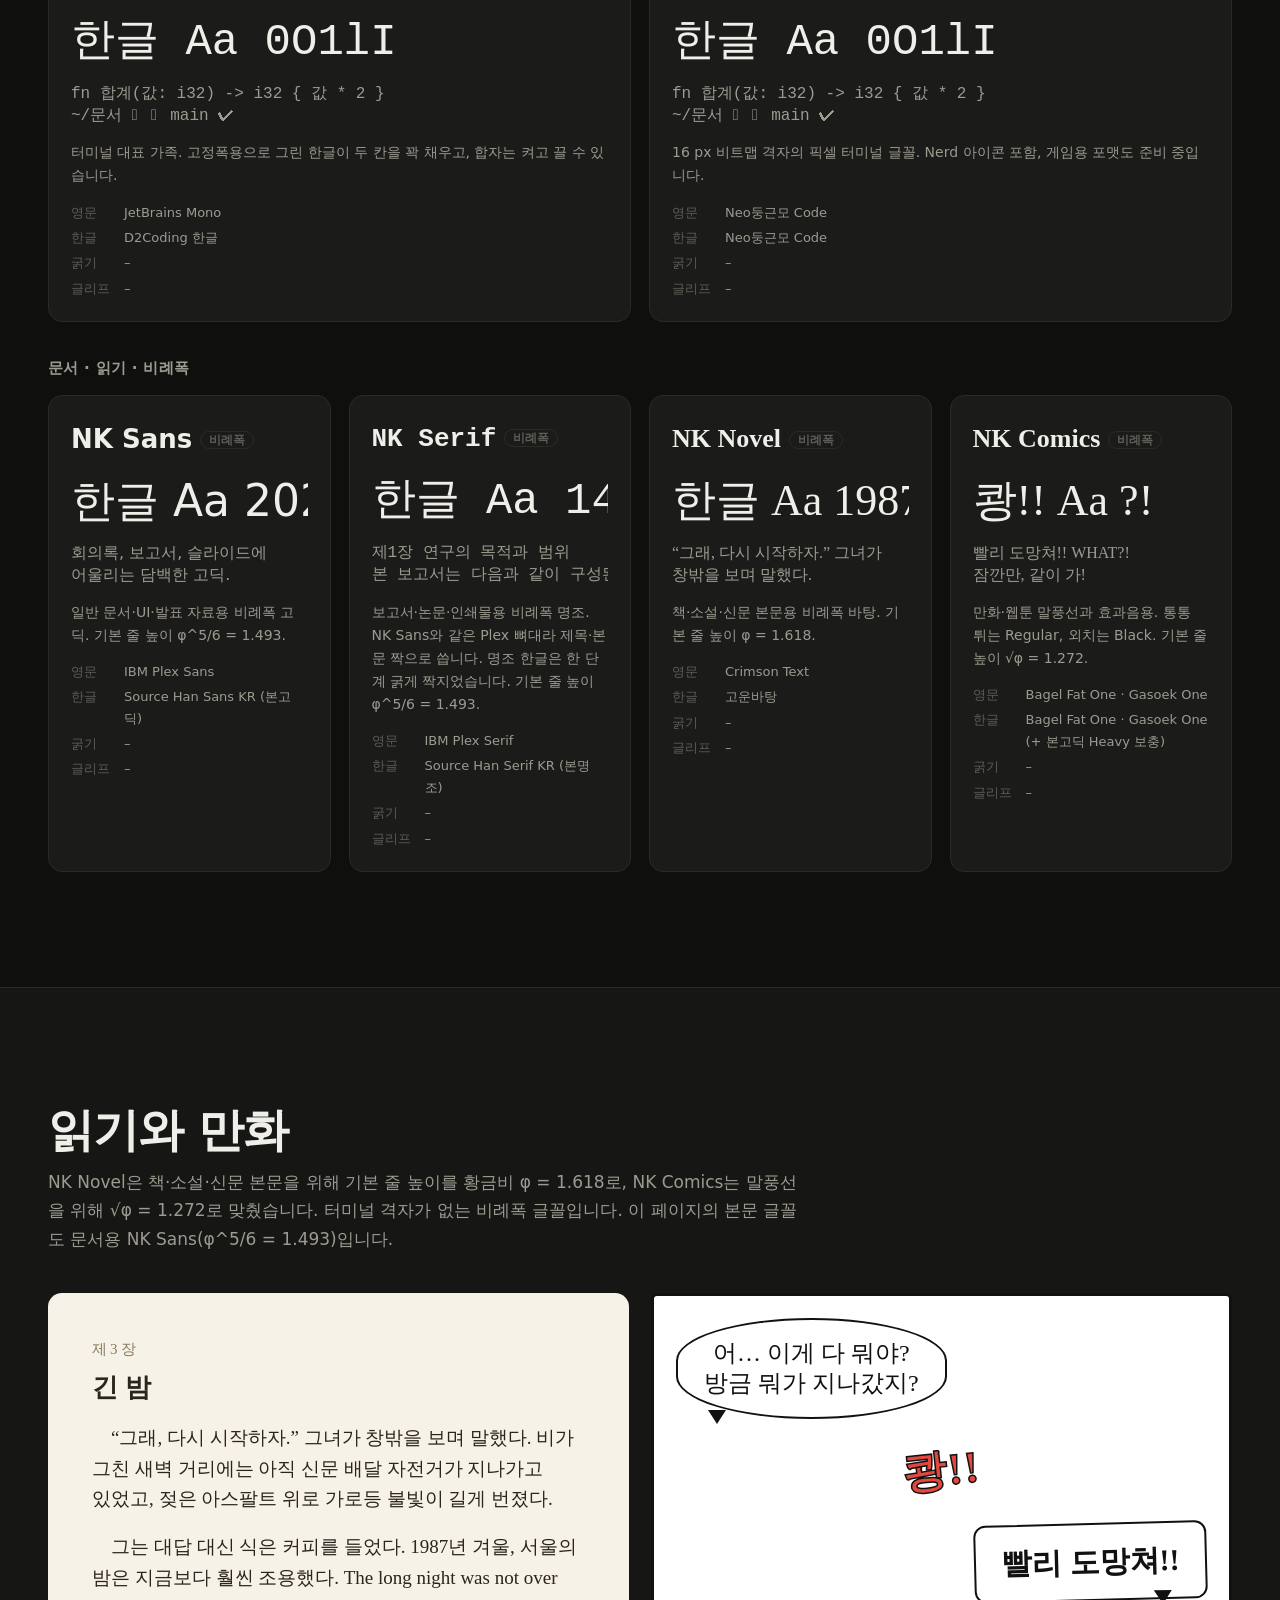
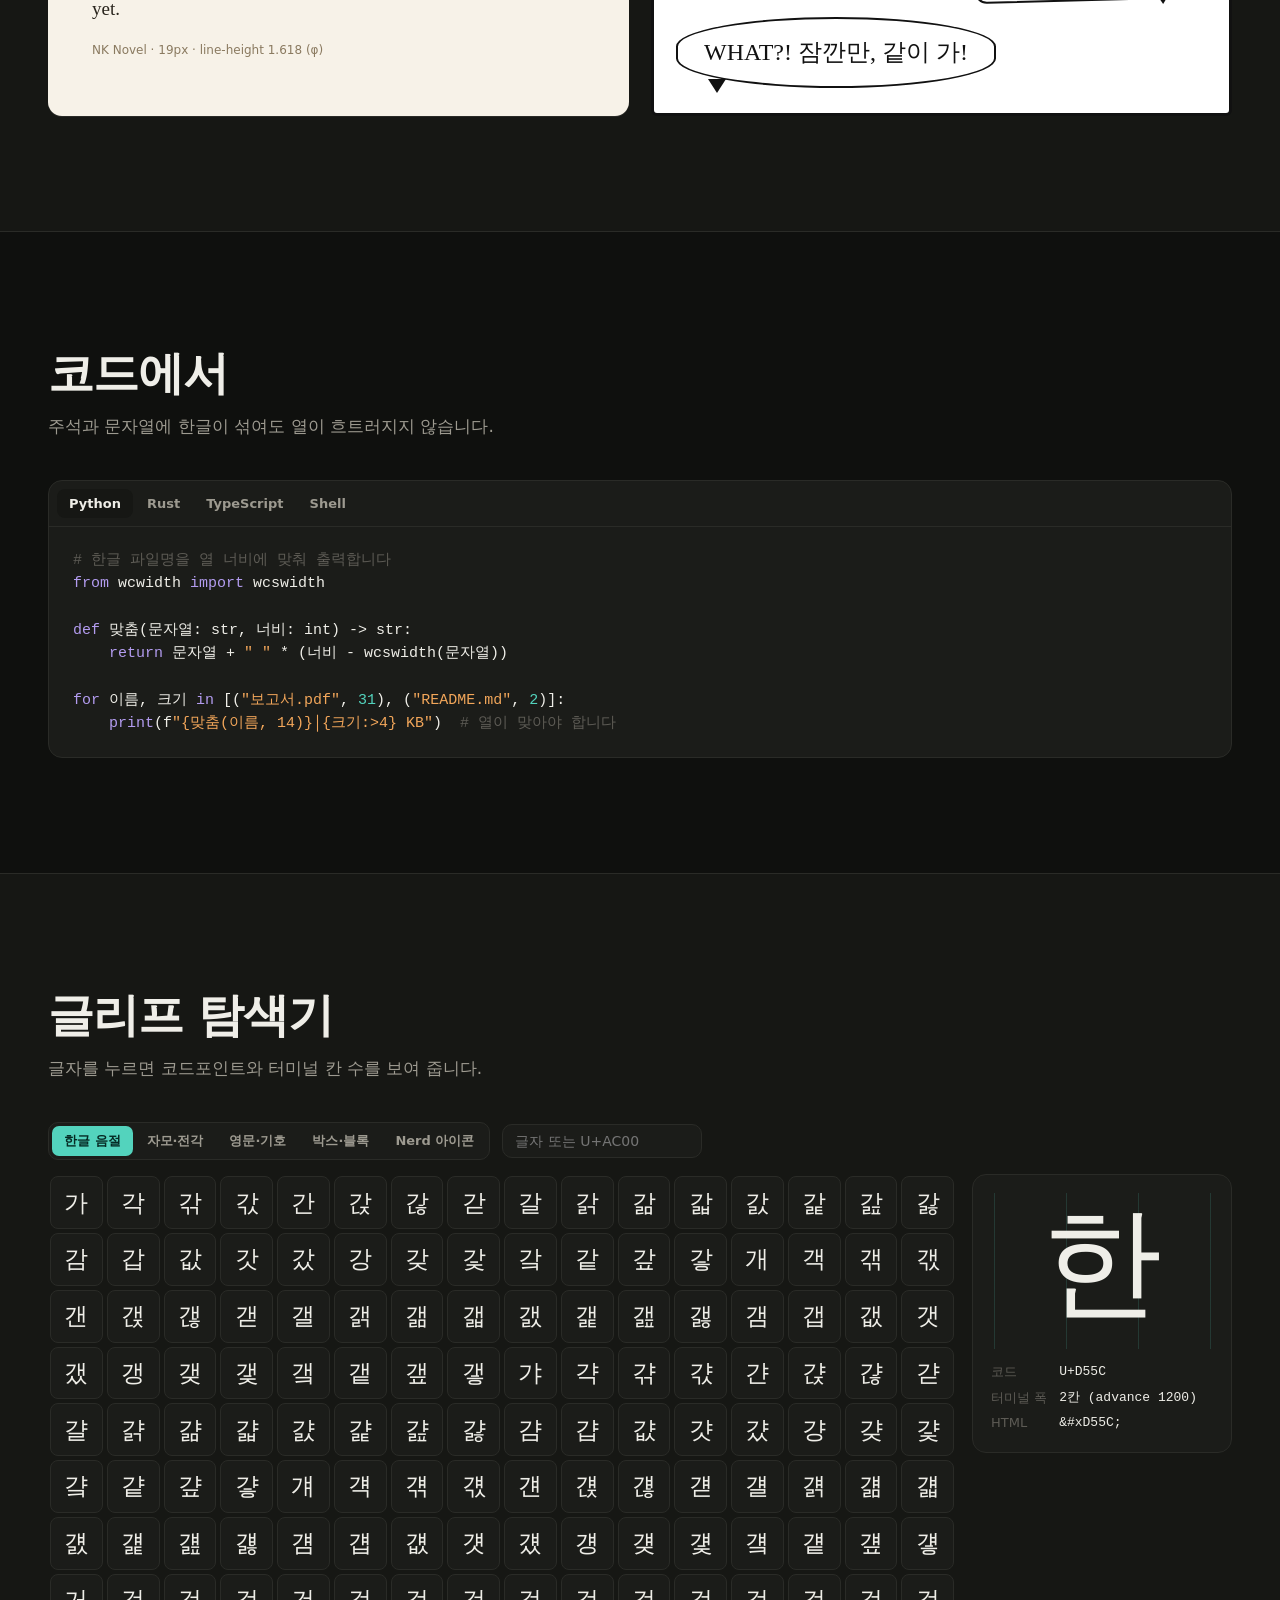
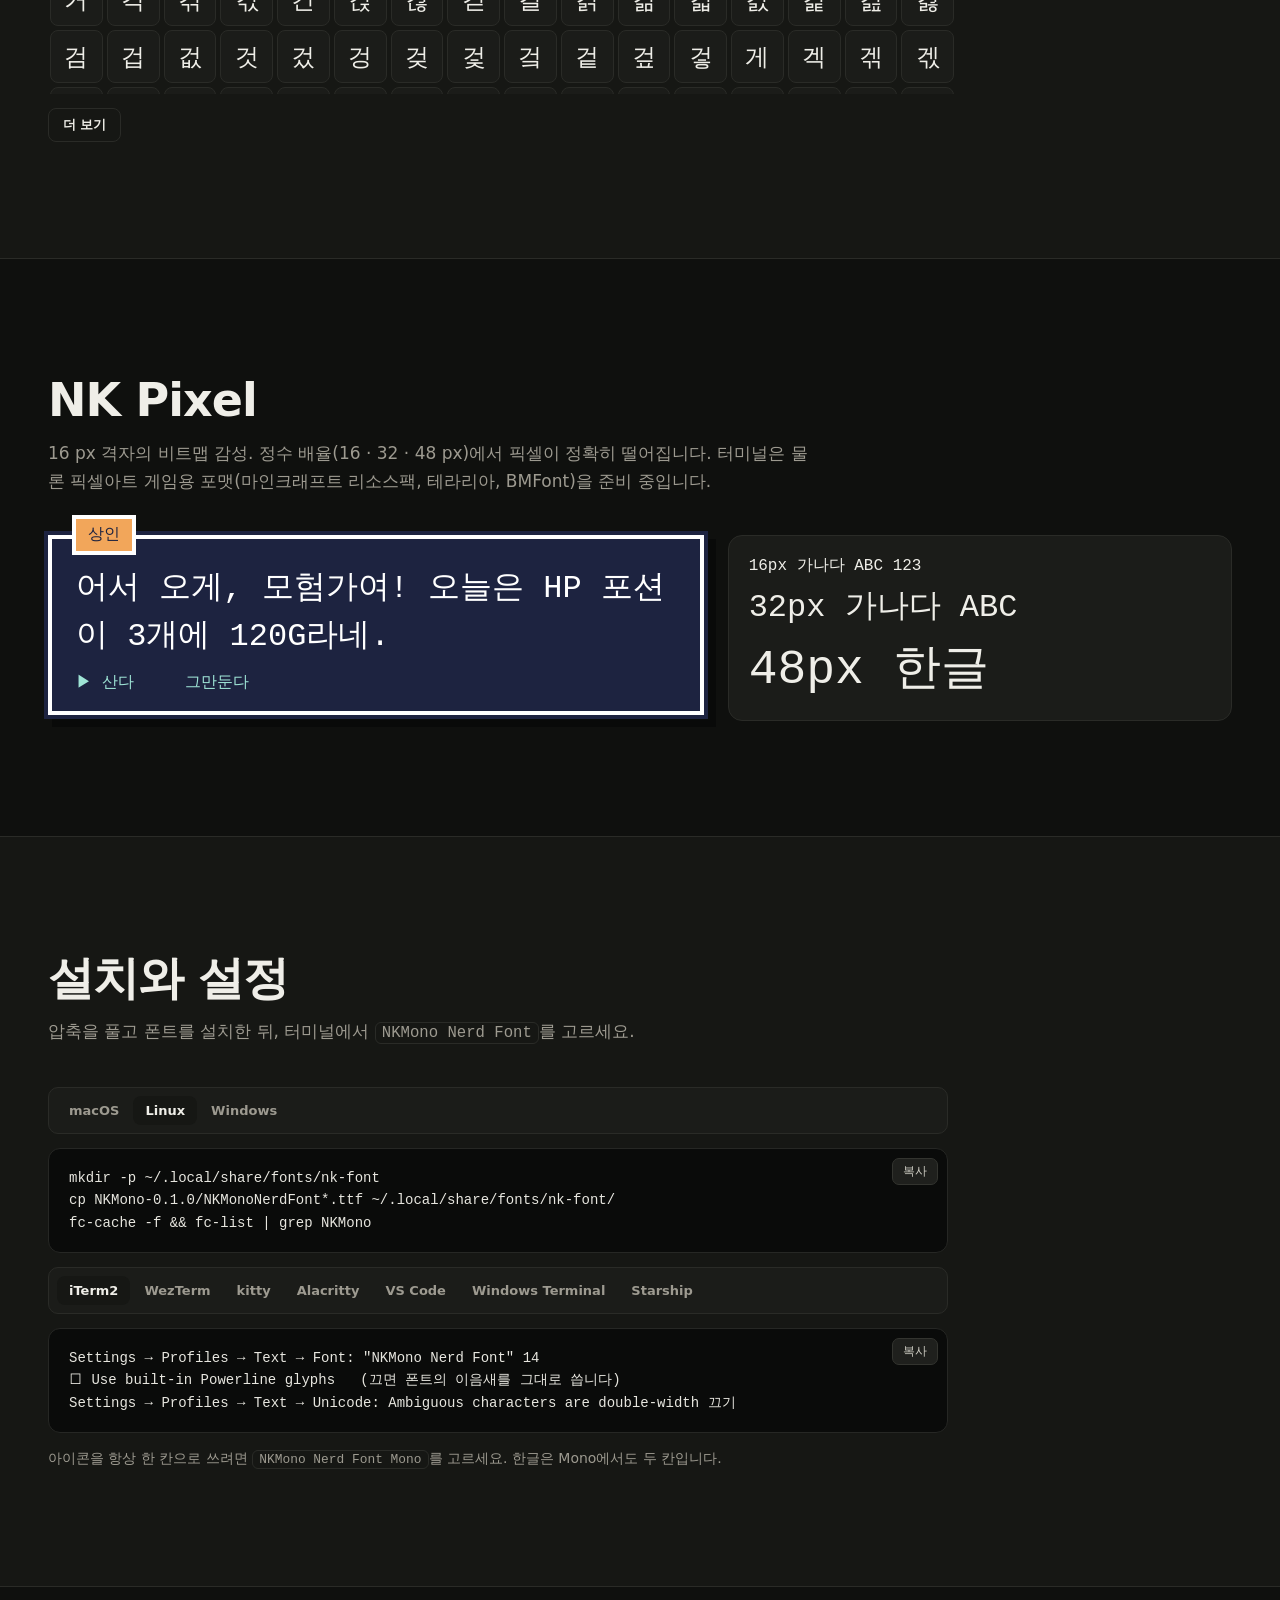
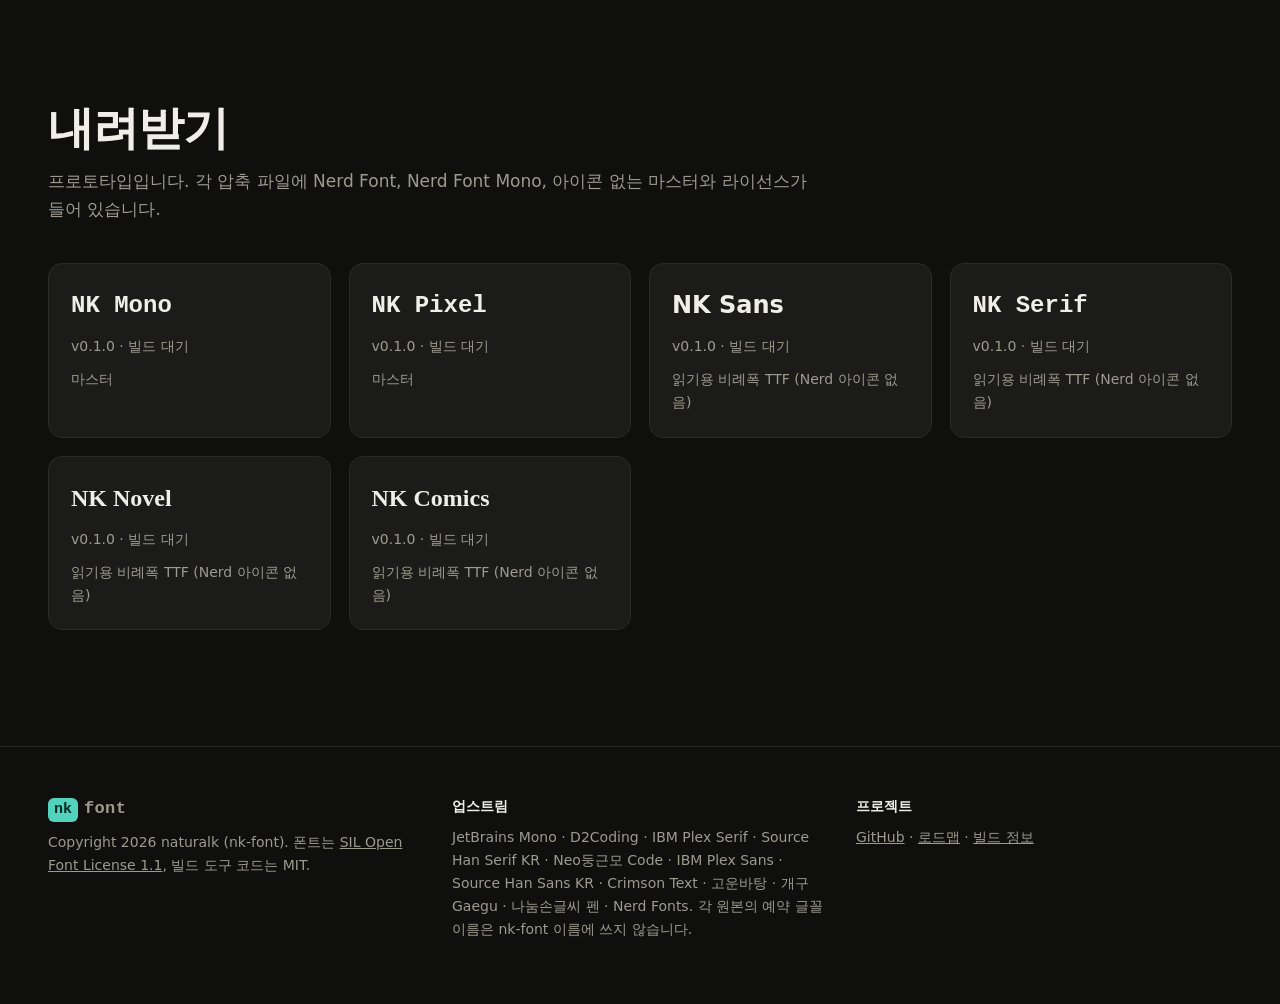
==== commit 649f340f: "Merge main (Thin..ExtraBold weights) into the Comics handwriting branch NK Comics keeps every standa" ====
--- a/site/index.html
+++ b/site/index.html
@@ -178,7 +178,7 @@
   </div>
   <div>
     <h4>업스트림</h4>
-    <p>JetBrains Mono · D2Coding · IBM Plex Serif · Source Han Serif KR · Neo둥근모 Code · IBM Plex Sans · Source Han Sans KR · Crimson Text · 고운바탕 · Bagel Fat One · Gasoek One · Nerd Fonts. 각 원본의 예약 글꼴 이름은 nk-font 이름에 쓰지 않습니다.</p>
+    <p>JetBrains Mono · D2Coding · IBM Plex Serif · Source Han Serif KR · Neo둥근모 Code · IBM Plex Sans · Source Han Sans KR · Crimson Text · 고운바탕 · 개구 Gaegu · 나눔손글씨 펜 · Nerd Fonts. 각 원본의 예약 글꼴 이름은 nk-font 이름에 쓰지 않습니다.</p>
   </div>
   <div>
     <h4>프로젝트</h4>
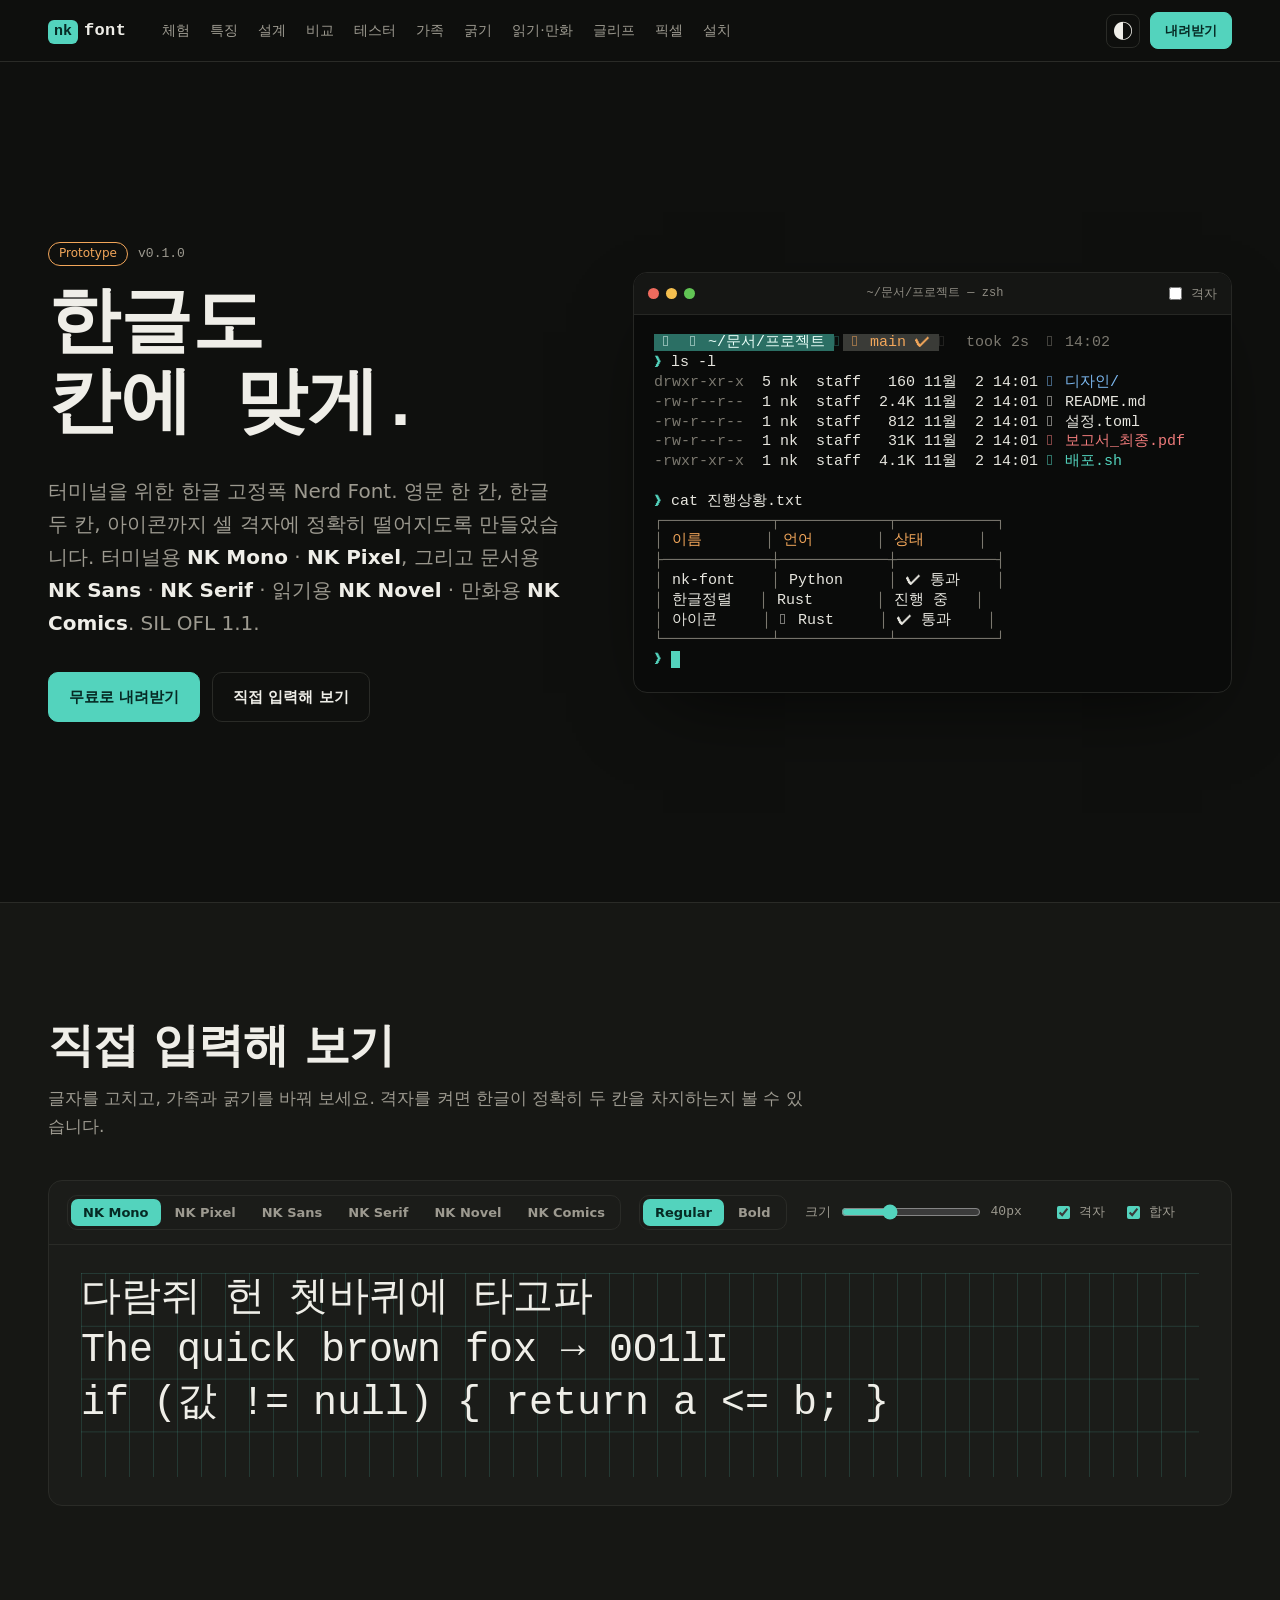
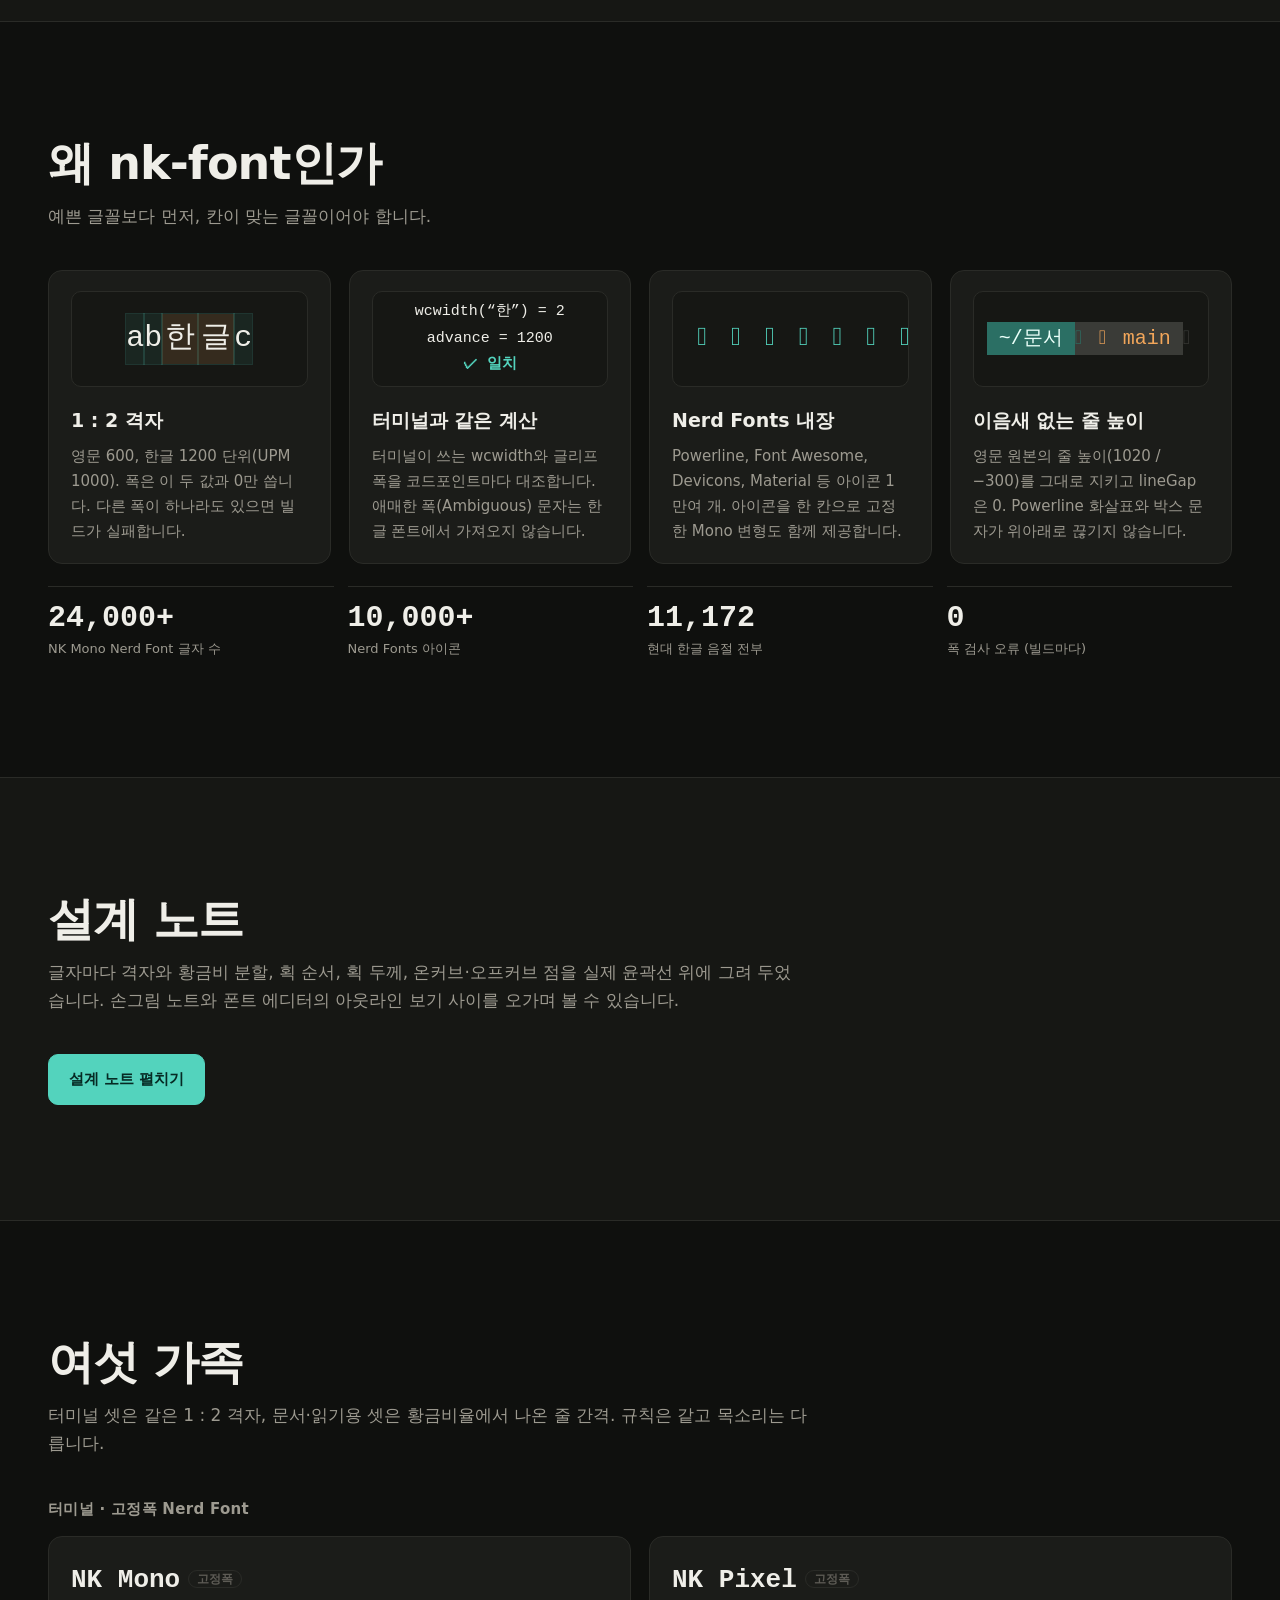
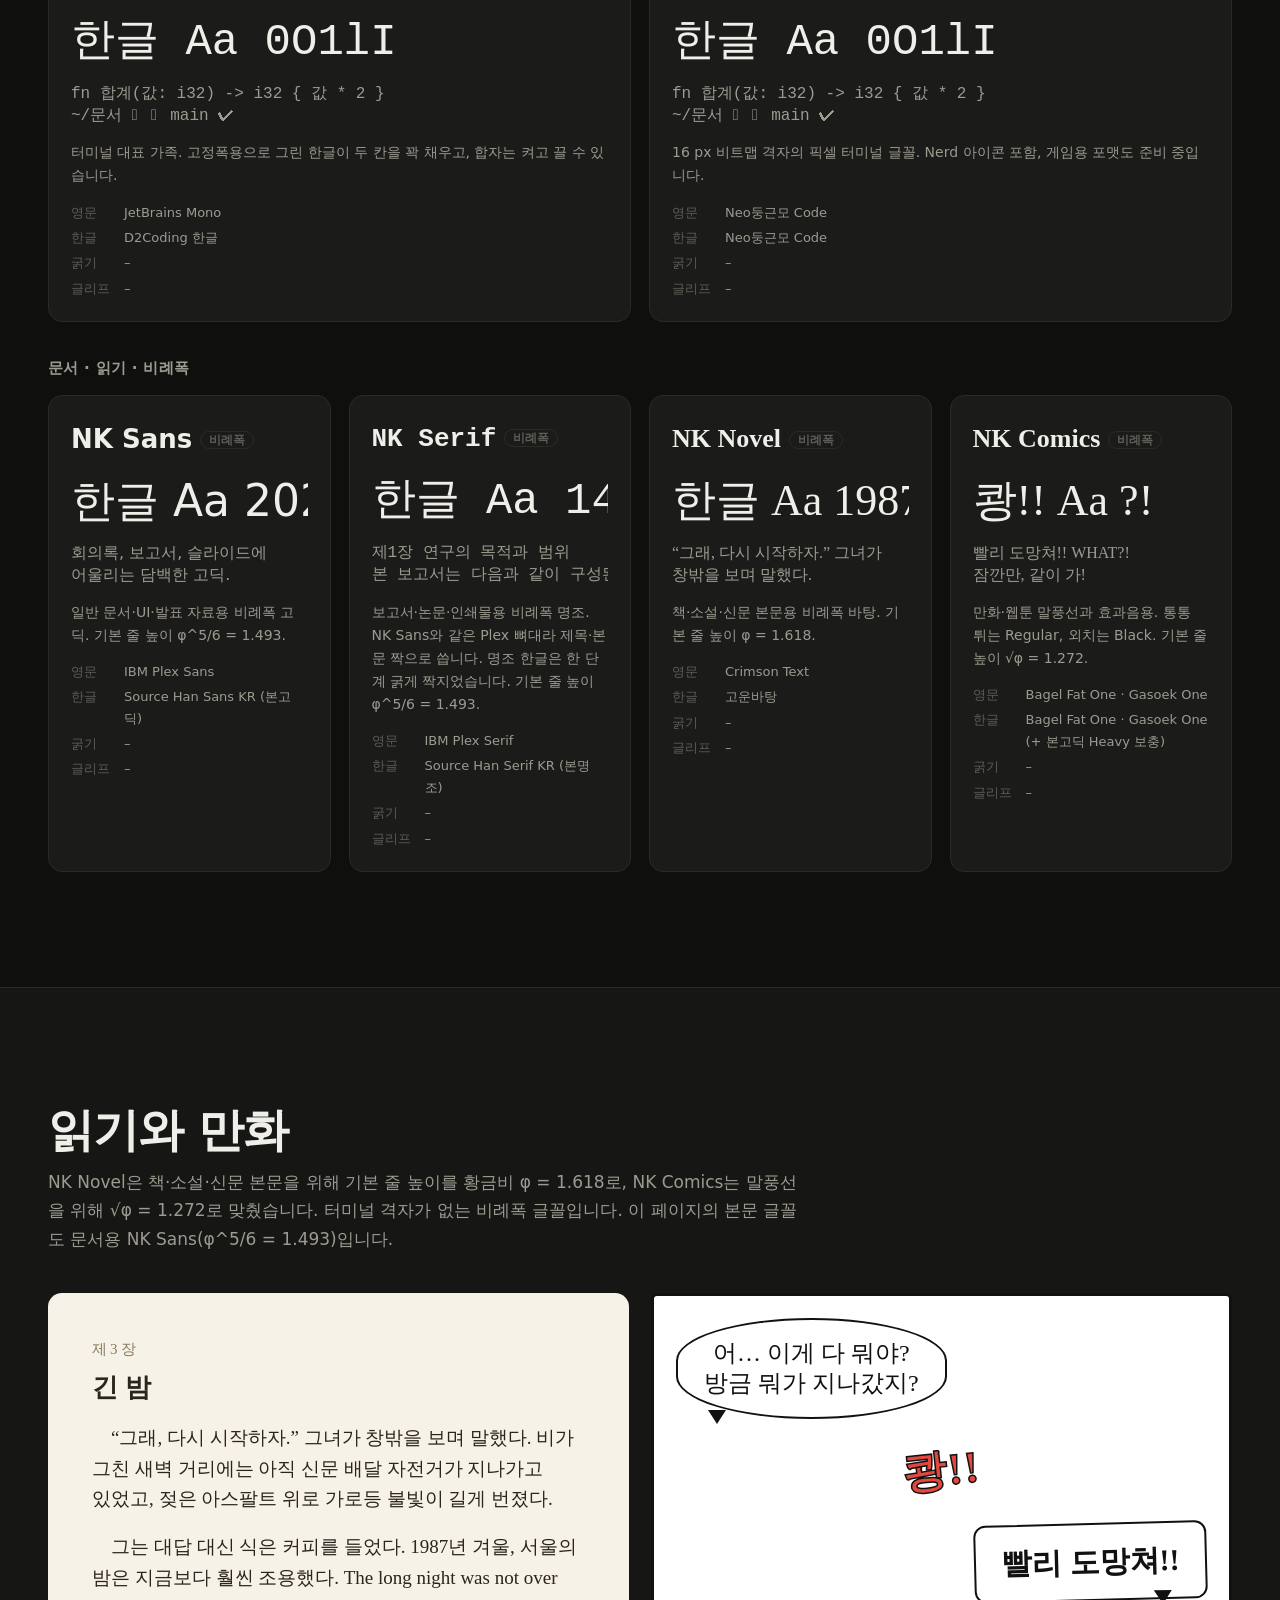
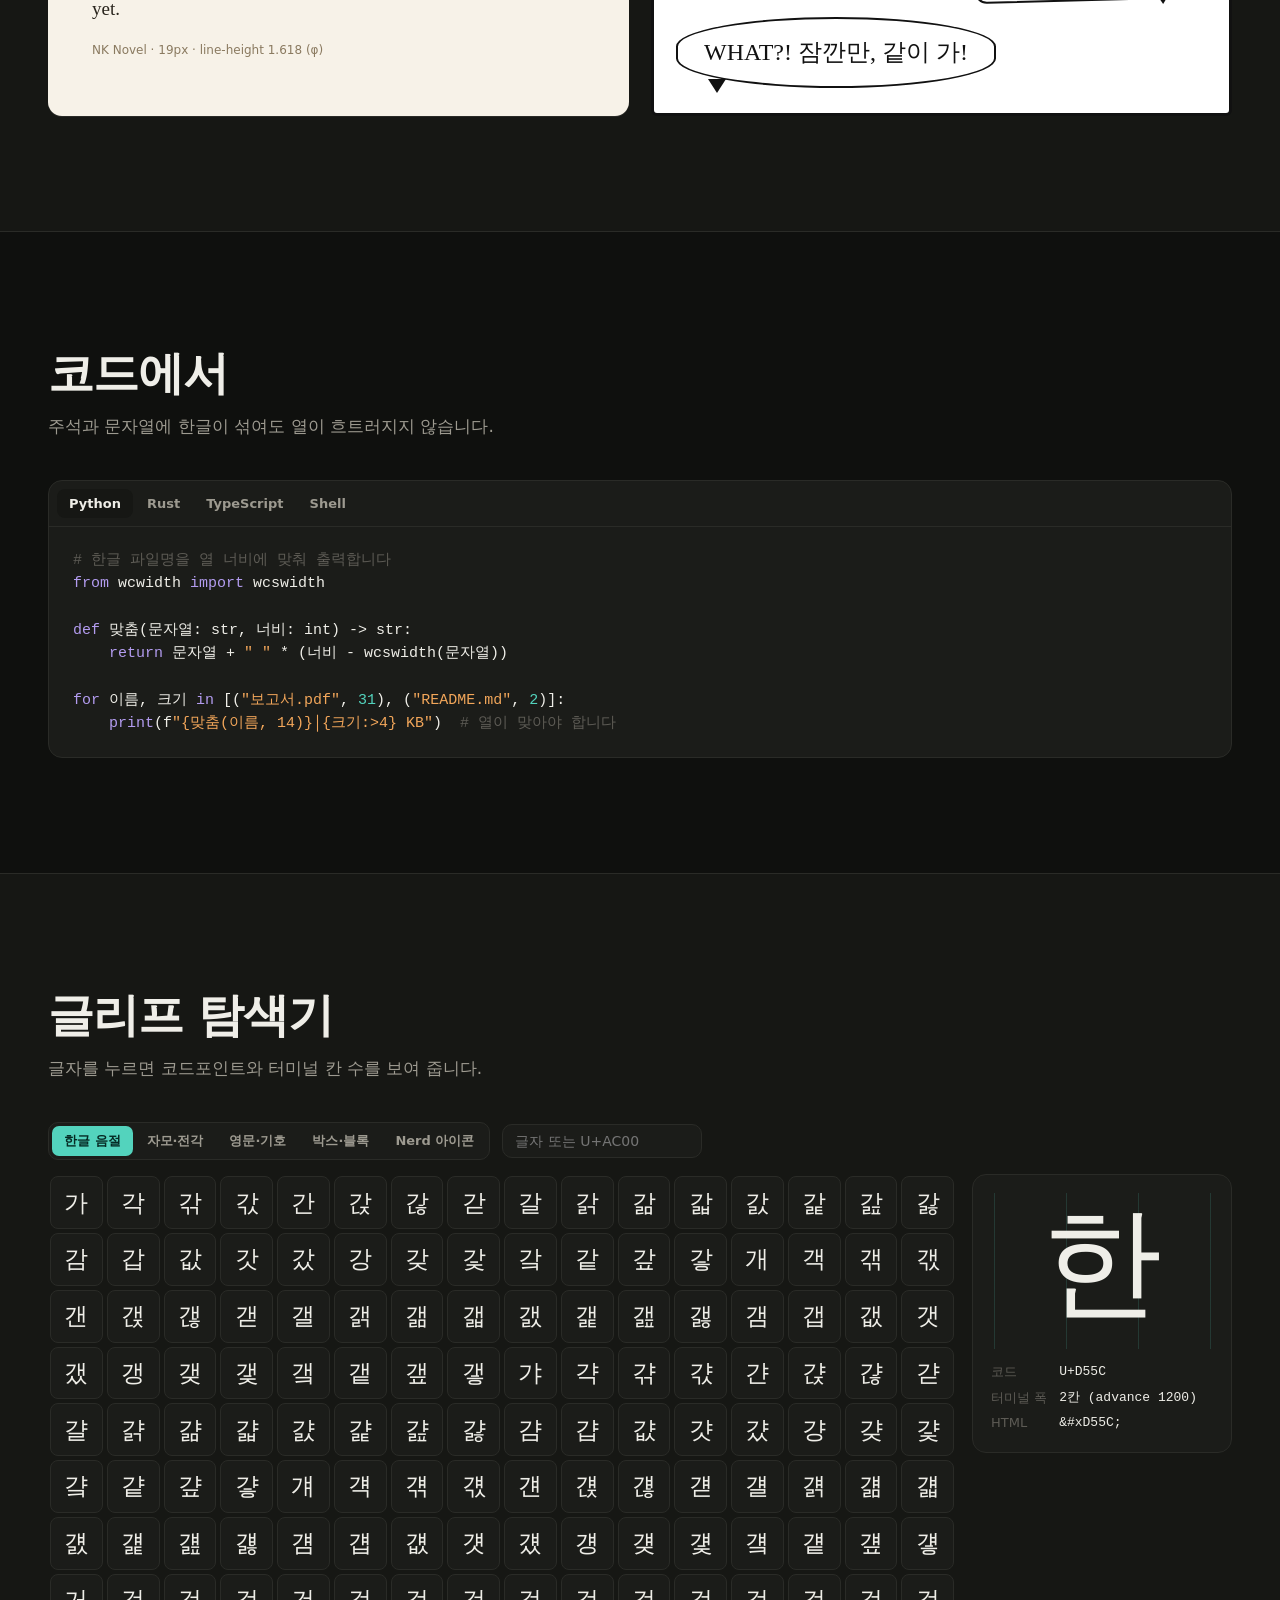
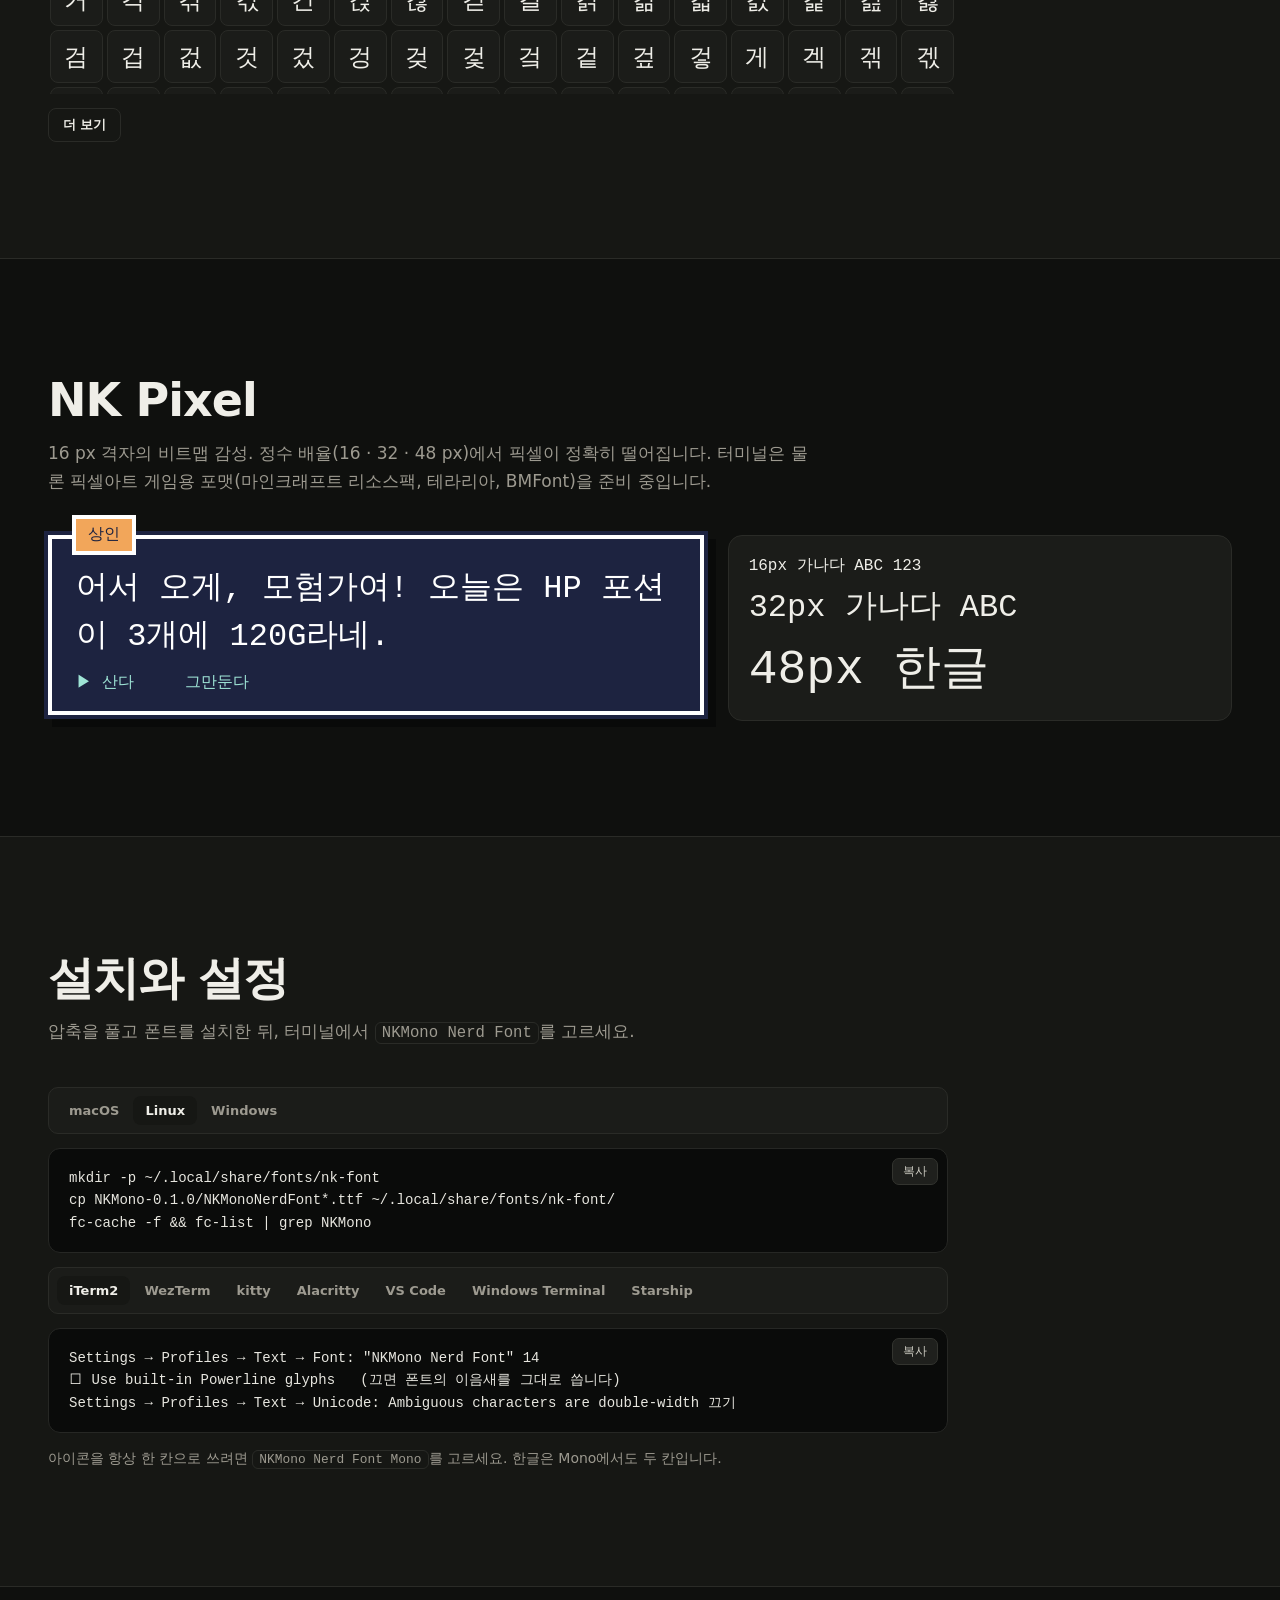
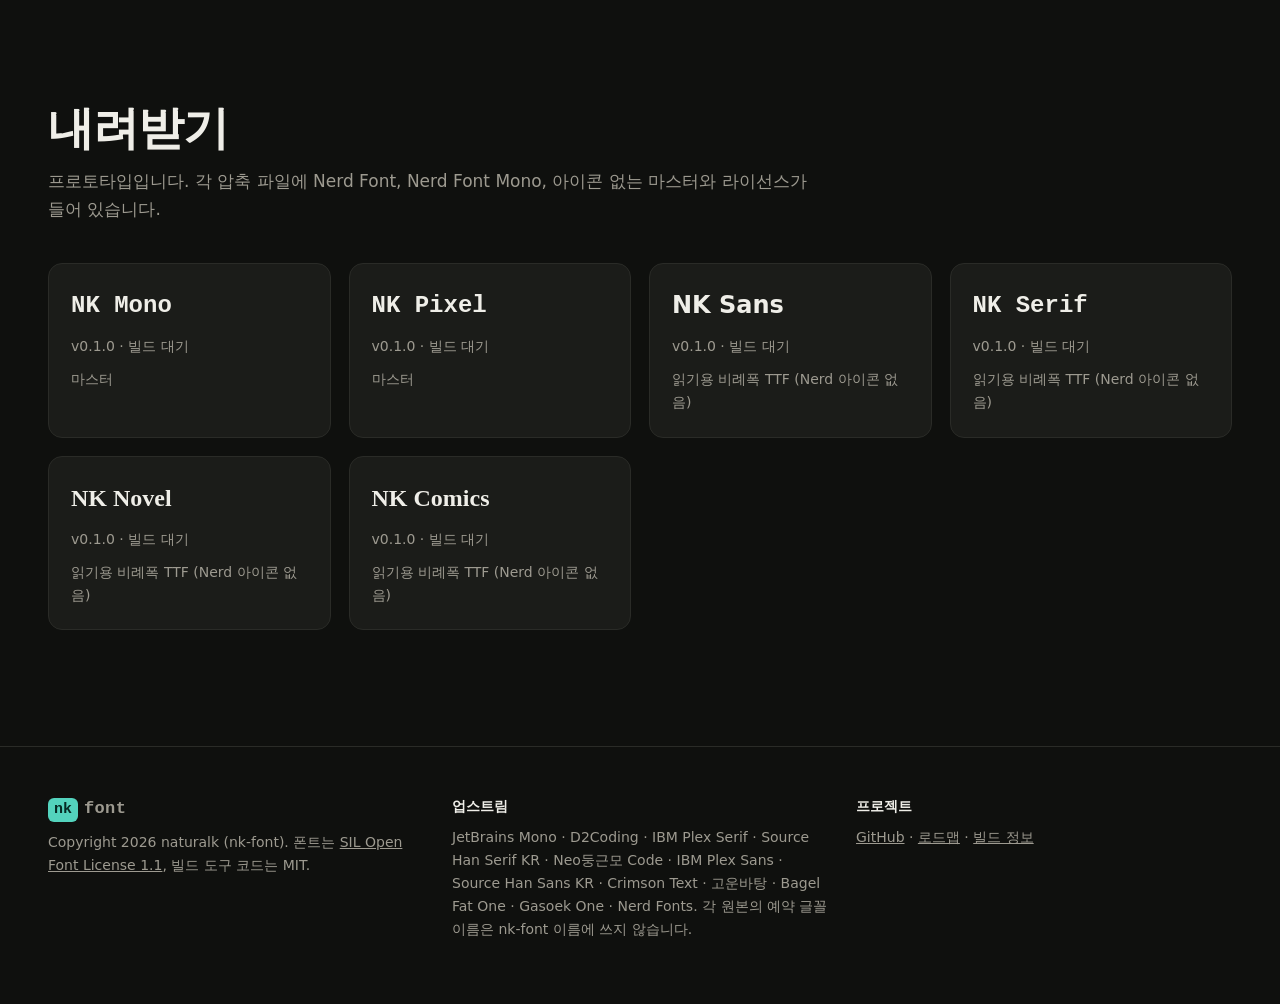
==== commit 2398563c: "Merge main (#21 weights) into Sans/Serif/Novel presets; re-solve Bold presets on the new Bold builds" ====
--- a/site/index.html
+++ b/site/index.html
@@ -178,7 +178,7 @@
   </div>
   <div>
     <h4>업스트림</h4>
-    <p>JetBrains Mono · D2Coding · IBM Plex Serif · Source Han Serif KR · Neo둥근모 Code · IBM Plex Sans · Source Han Sans KR · Crimson Text · 고운바탕 · 개구 Gaegu · 나눔손글씨 펜 · Nerd Fonts. 각 원본의 예약 글꼴 이름은 nk-font 이름에 쓰지 않습니다.</p>
+    <p>JetBrains Mono · D2Coding · IBM Plex Serif · Source Han Serif KR · Neo둥근모 Code · IBM Plex Sans · Source Han Sans KR · Crimson Text · 고운바탕 · Bagel Fat One · Gasoek One · Nerd Fonts. 각 원본의 예약 글꼴 이름은 nk-font 이름에 쓰지 않습니다.</p>
   </div>
   <div>
     <h4>프로젝트</h4>
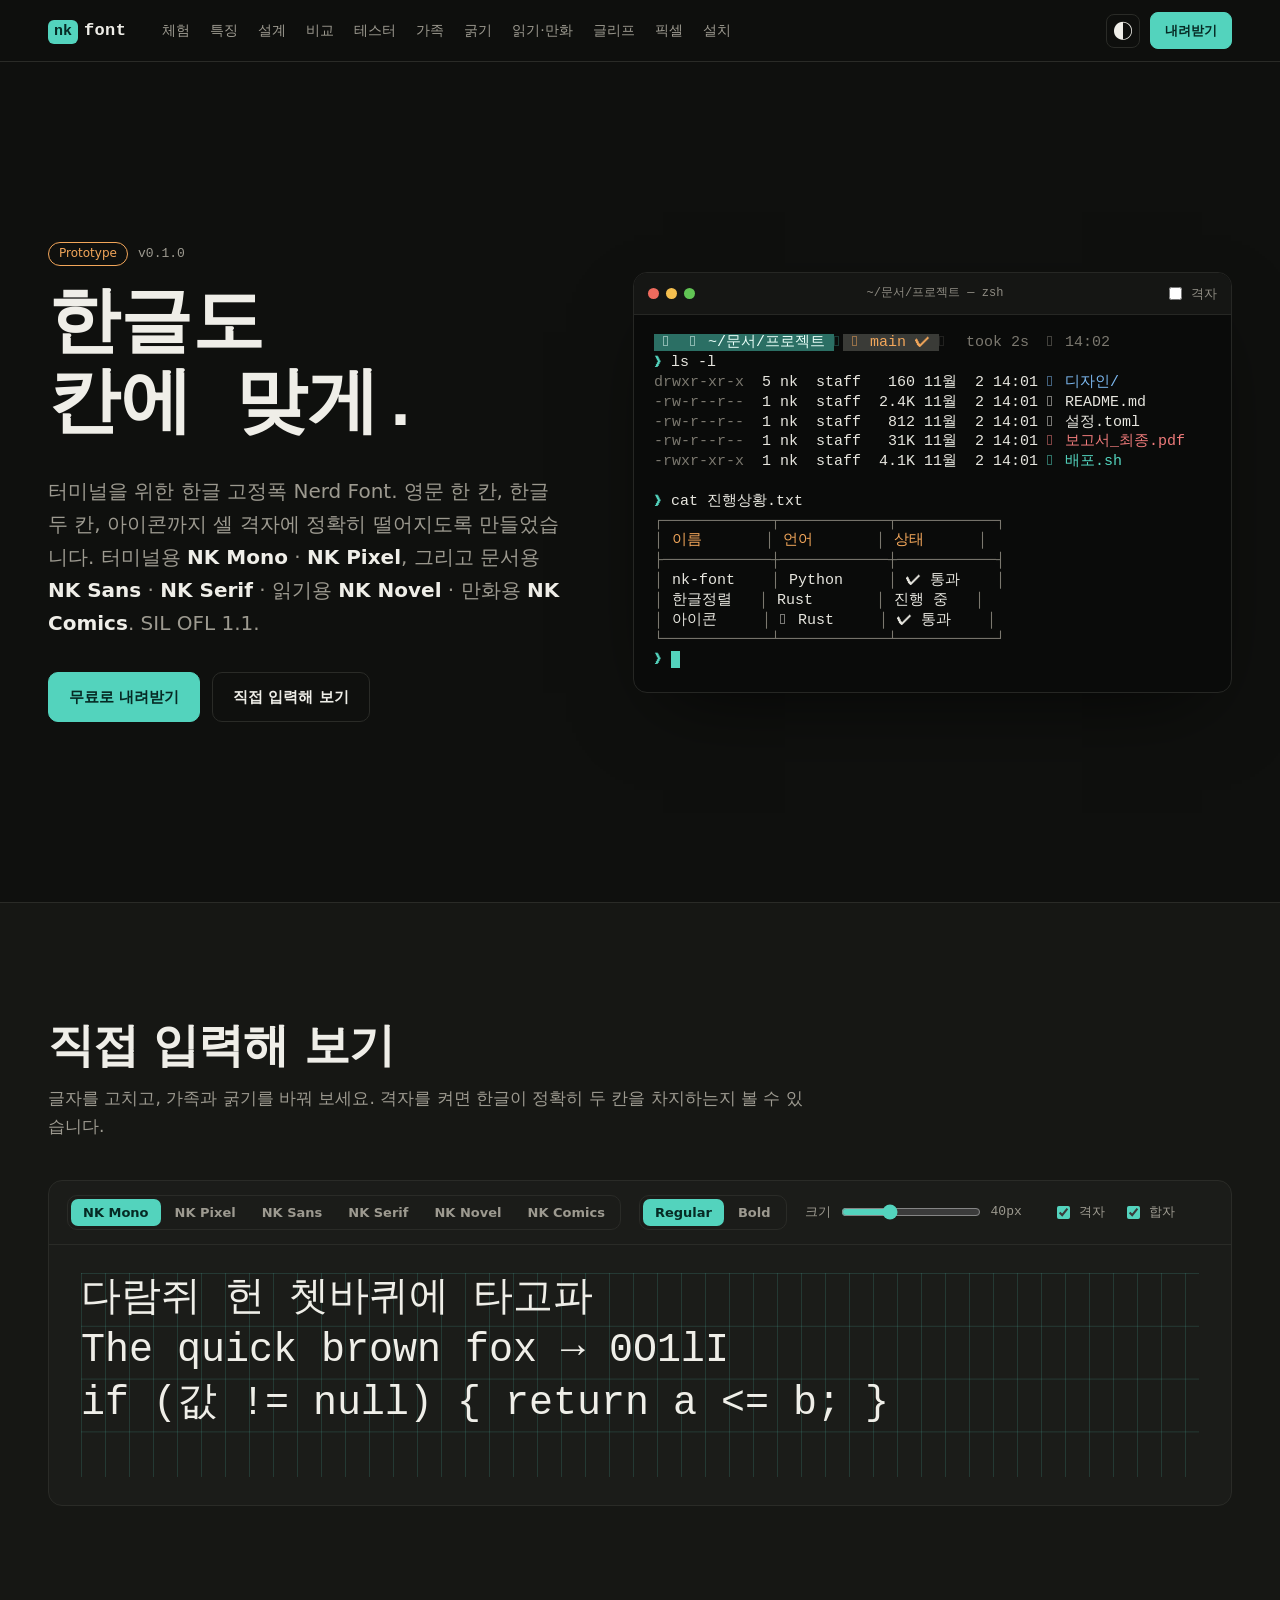
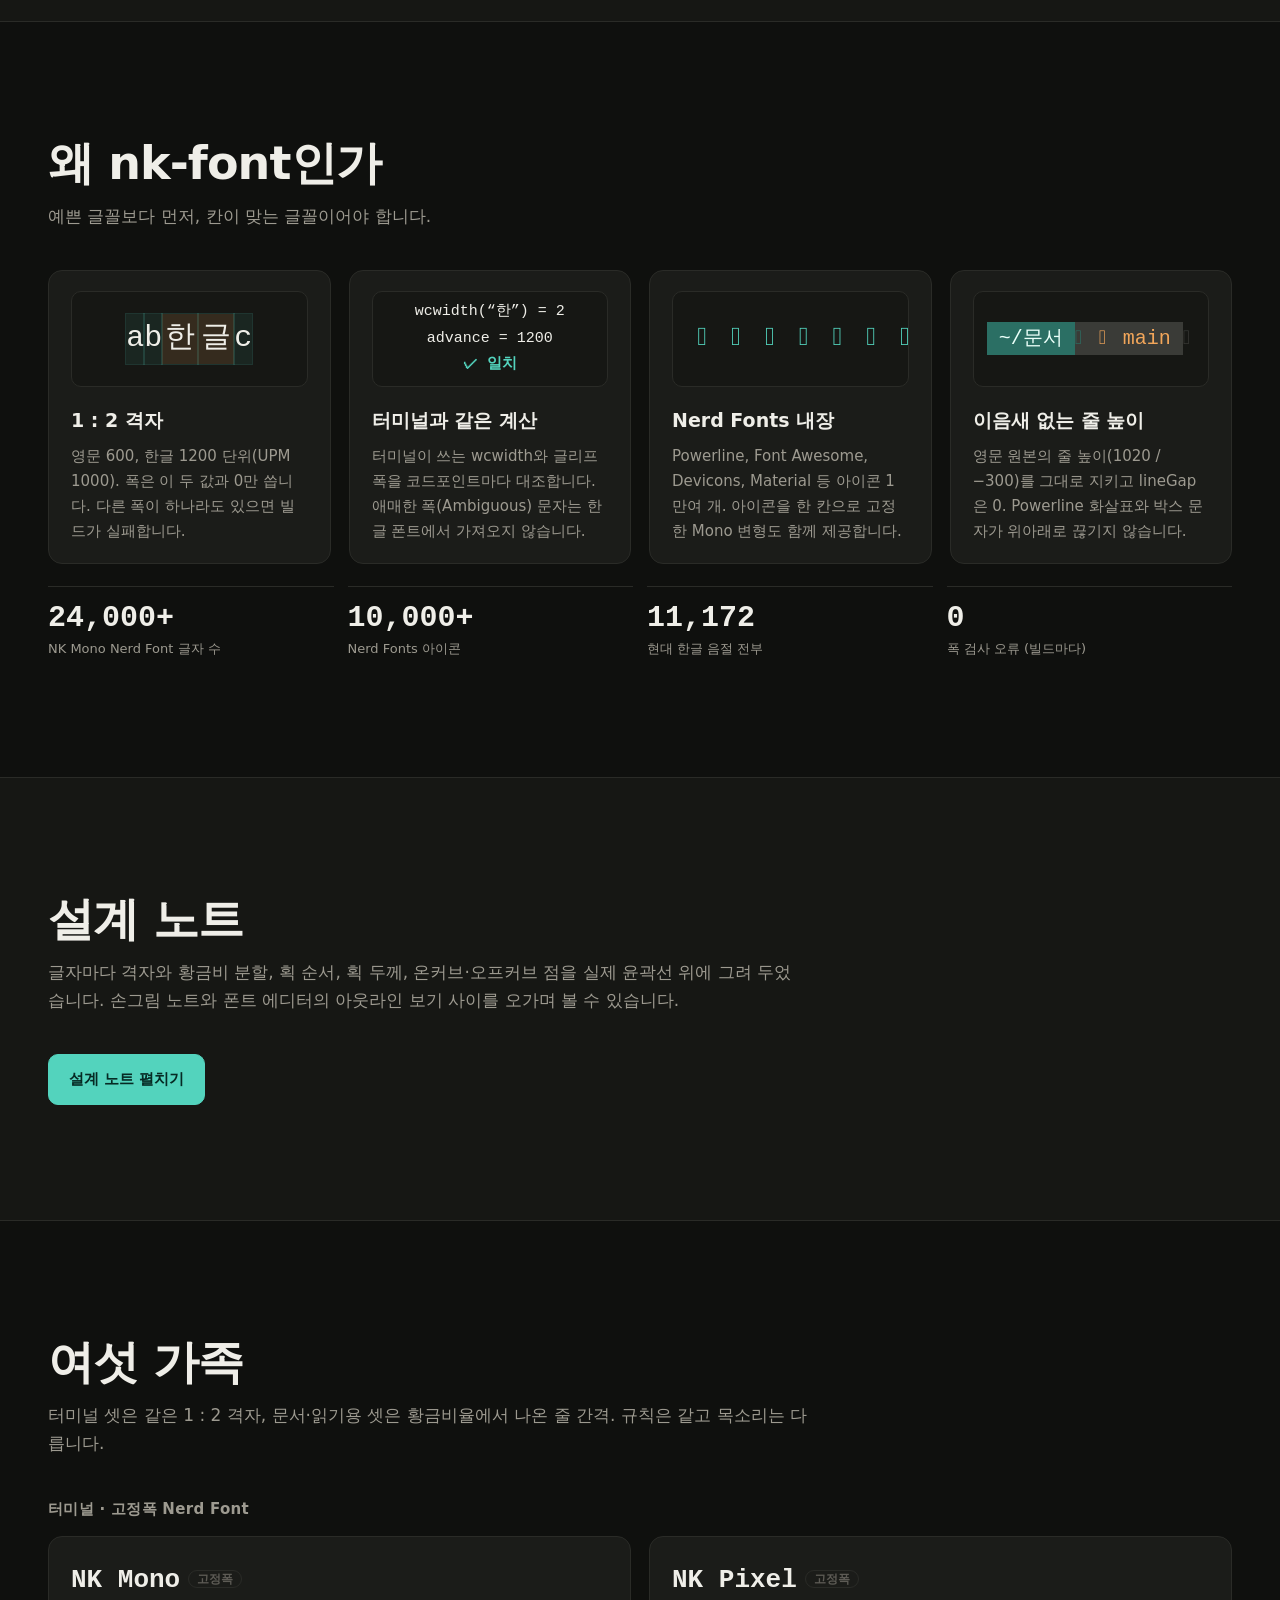
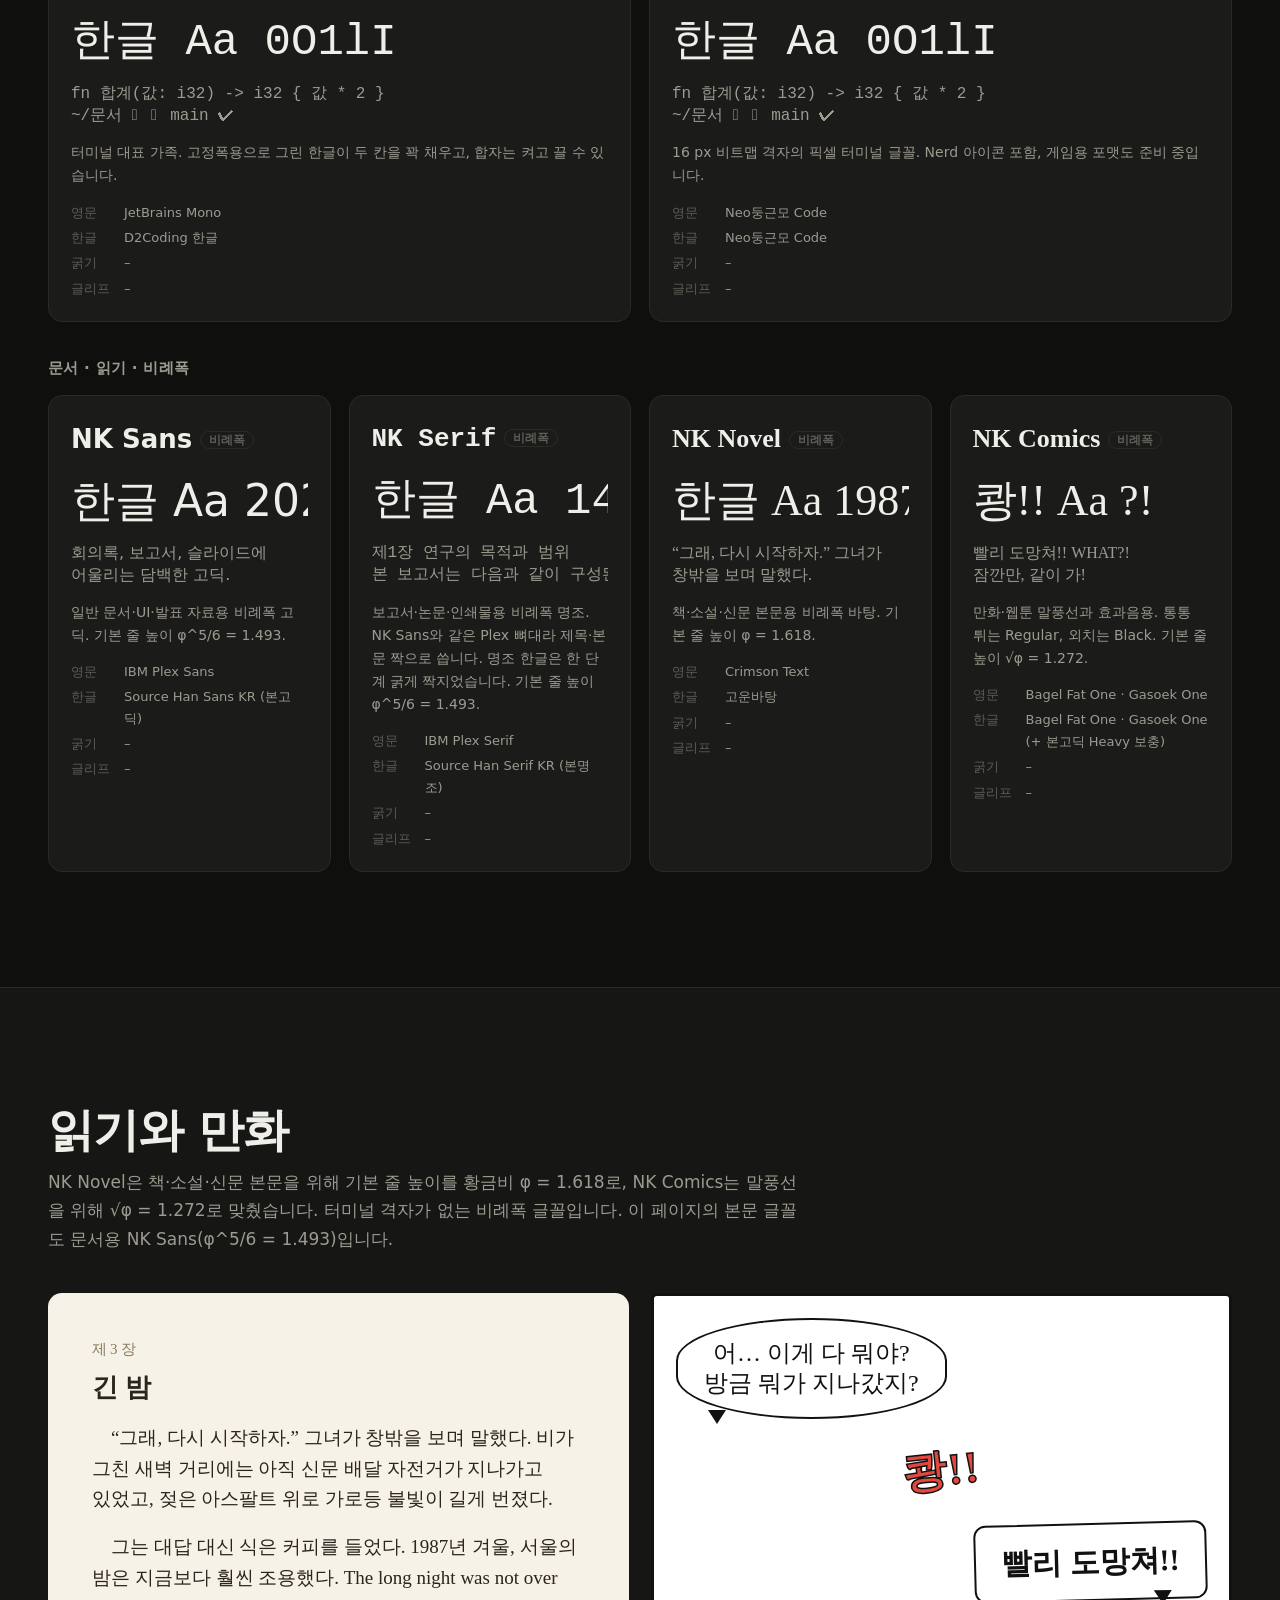
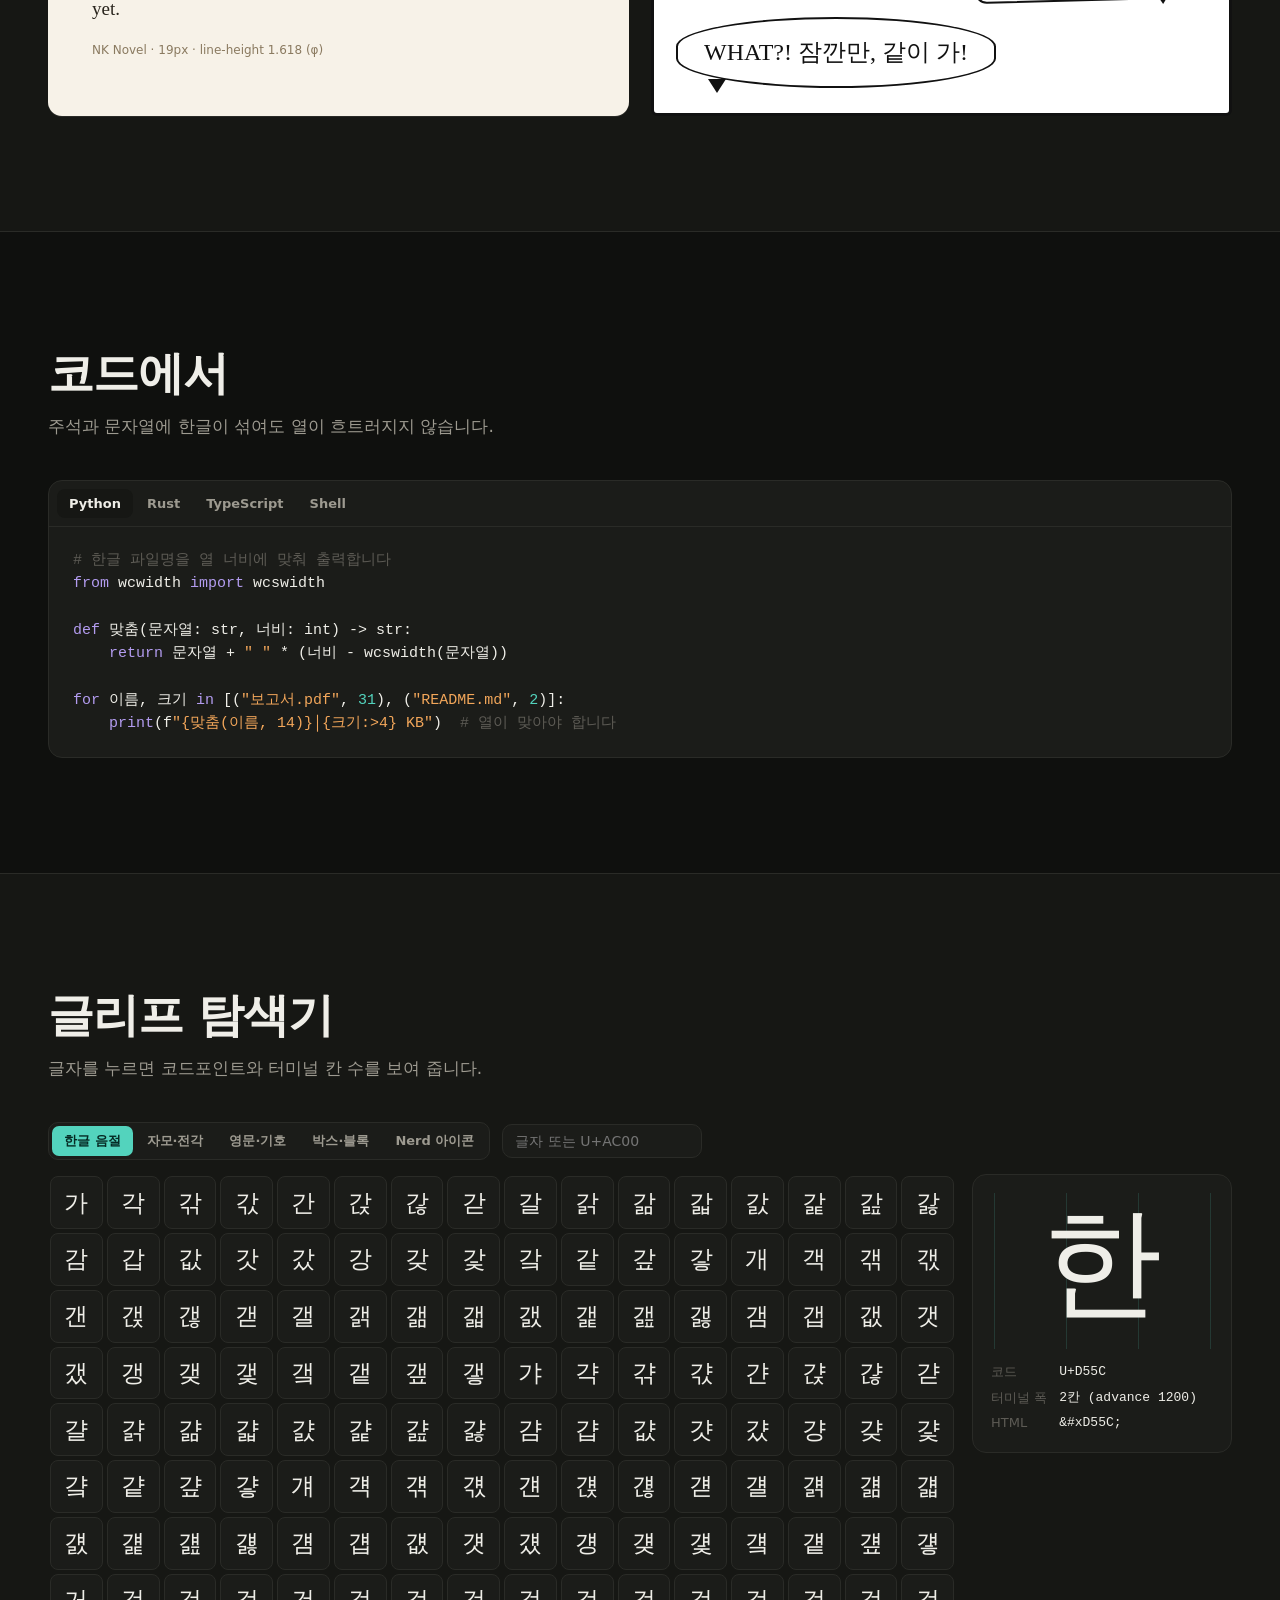
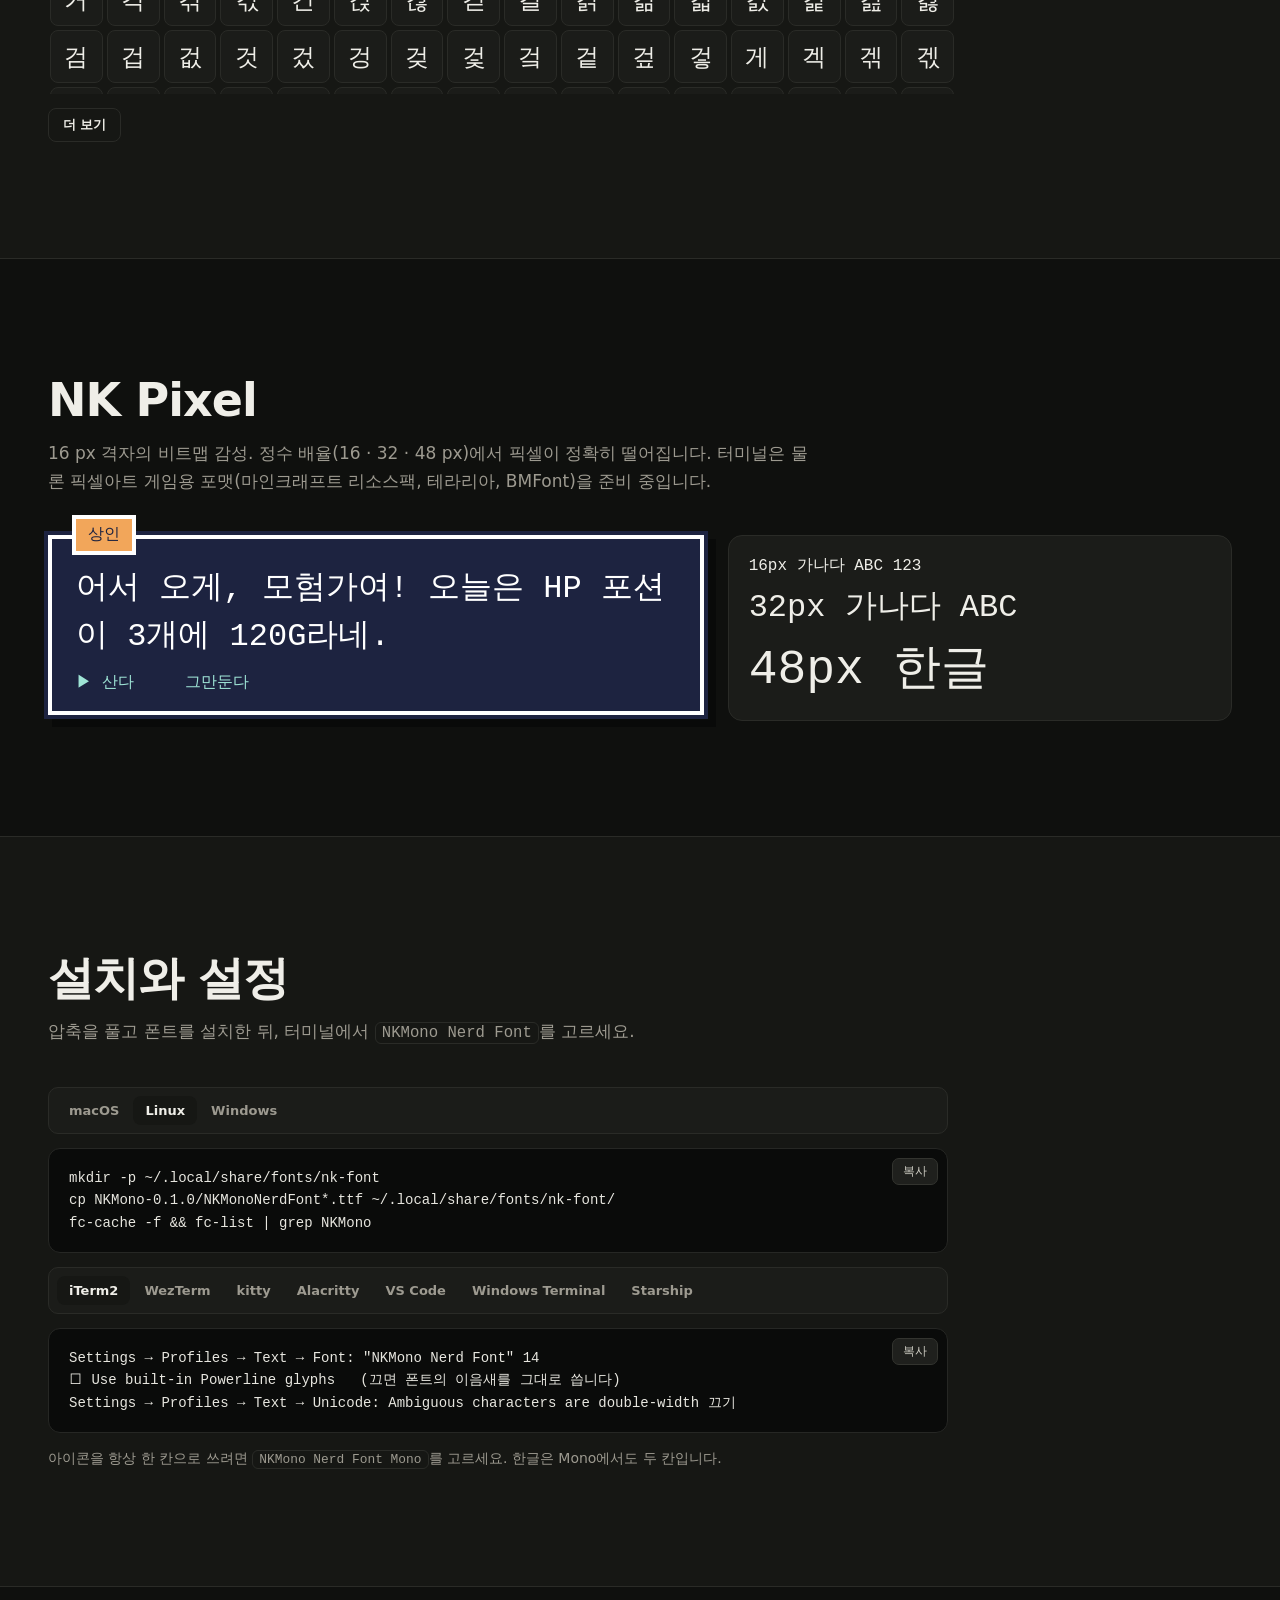
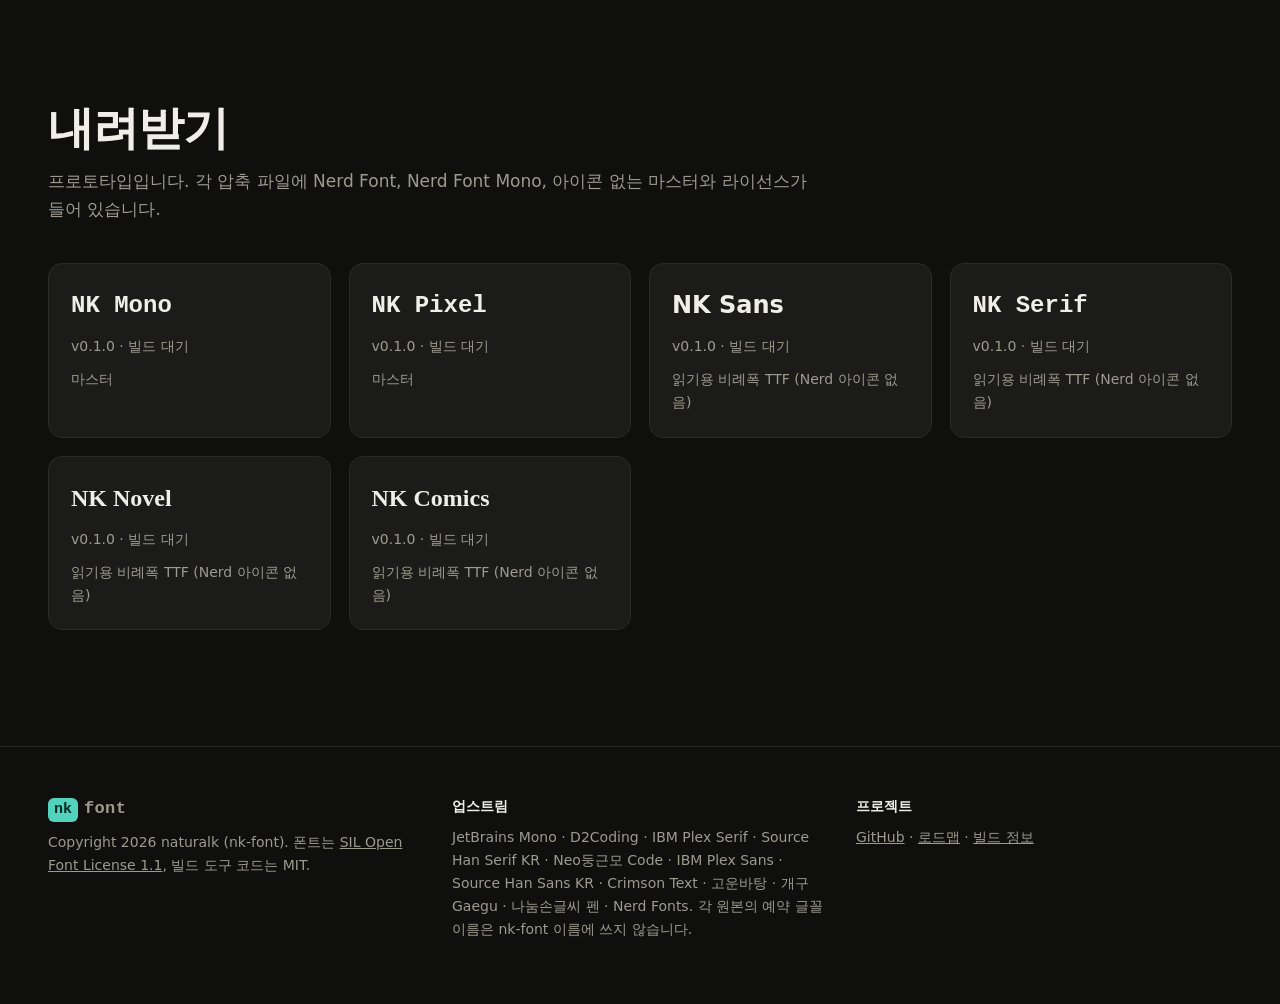
==== commit 4d0521e7: "Merge remote-tracking branch 'origin/main' into claude/project-thread-96v7ay # Conflicts: #	docs/FAM" ====
--- a/site/index.html
+++ b/site/index.html
@@ -178,7 +178,7 @@
   </div>
   <div>
     <h4>업스트림</h4>
-    <p>JetBrains Mono · D2Coding · IBM Plex Serif · Source Han Serif KR · Neo둥근모 Code · IBM Plex Sans · Source Han Sans KR · Crimson Text · 고운바탕 · Bagel Fat One · Gasoek One · Nerd Fonts. 각 원본의 예약 글꼴 이름은 nk-font 이름에 쓰지 않습니다.</p>
+    <p>JetBrains Mono · D2Coding · IBM Plex Serif · Source Han Serif KR · Neo둥근모 Code · IBM Plex Sans · Source Han Sans KR · Crimson Text · 고운바탕 · 개구 Gaegu · 나눔손글씨 펜 · Nerd Fonts. 각 원본의 예약 글꼴 이름은 nk-font 이름에 쓰지 않습니다.</p>
   </div>
   <div>
     <h4>프로젝트</h4>
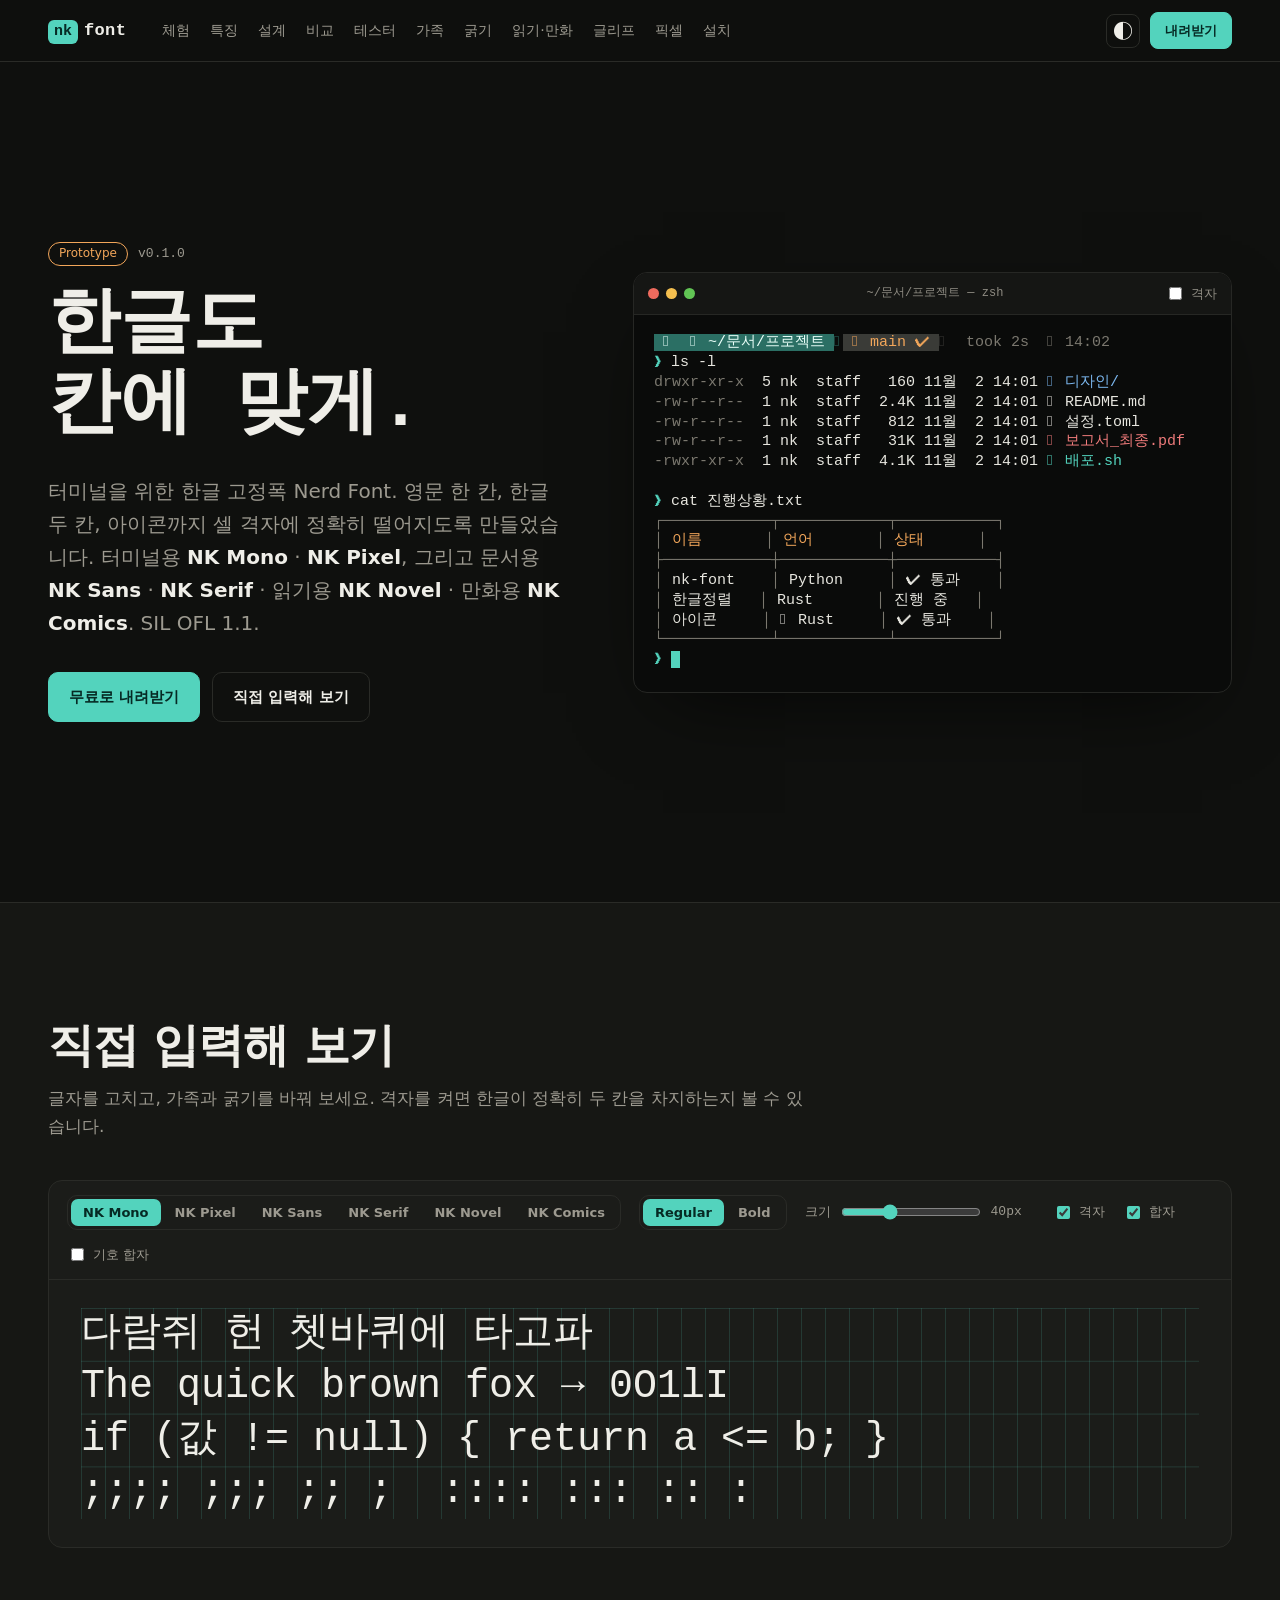
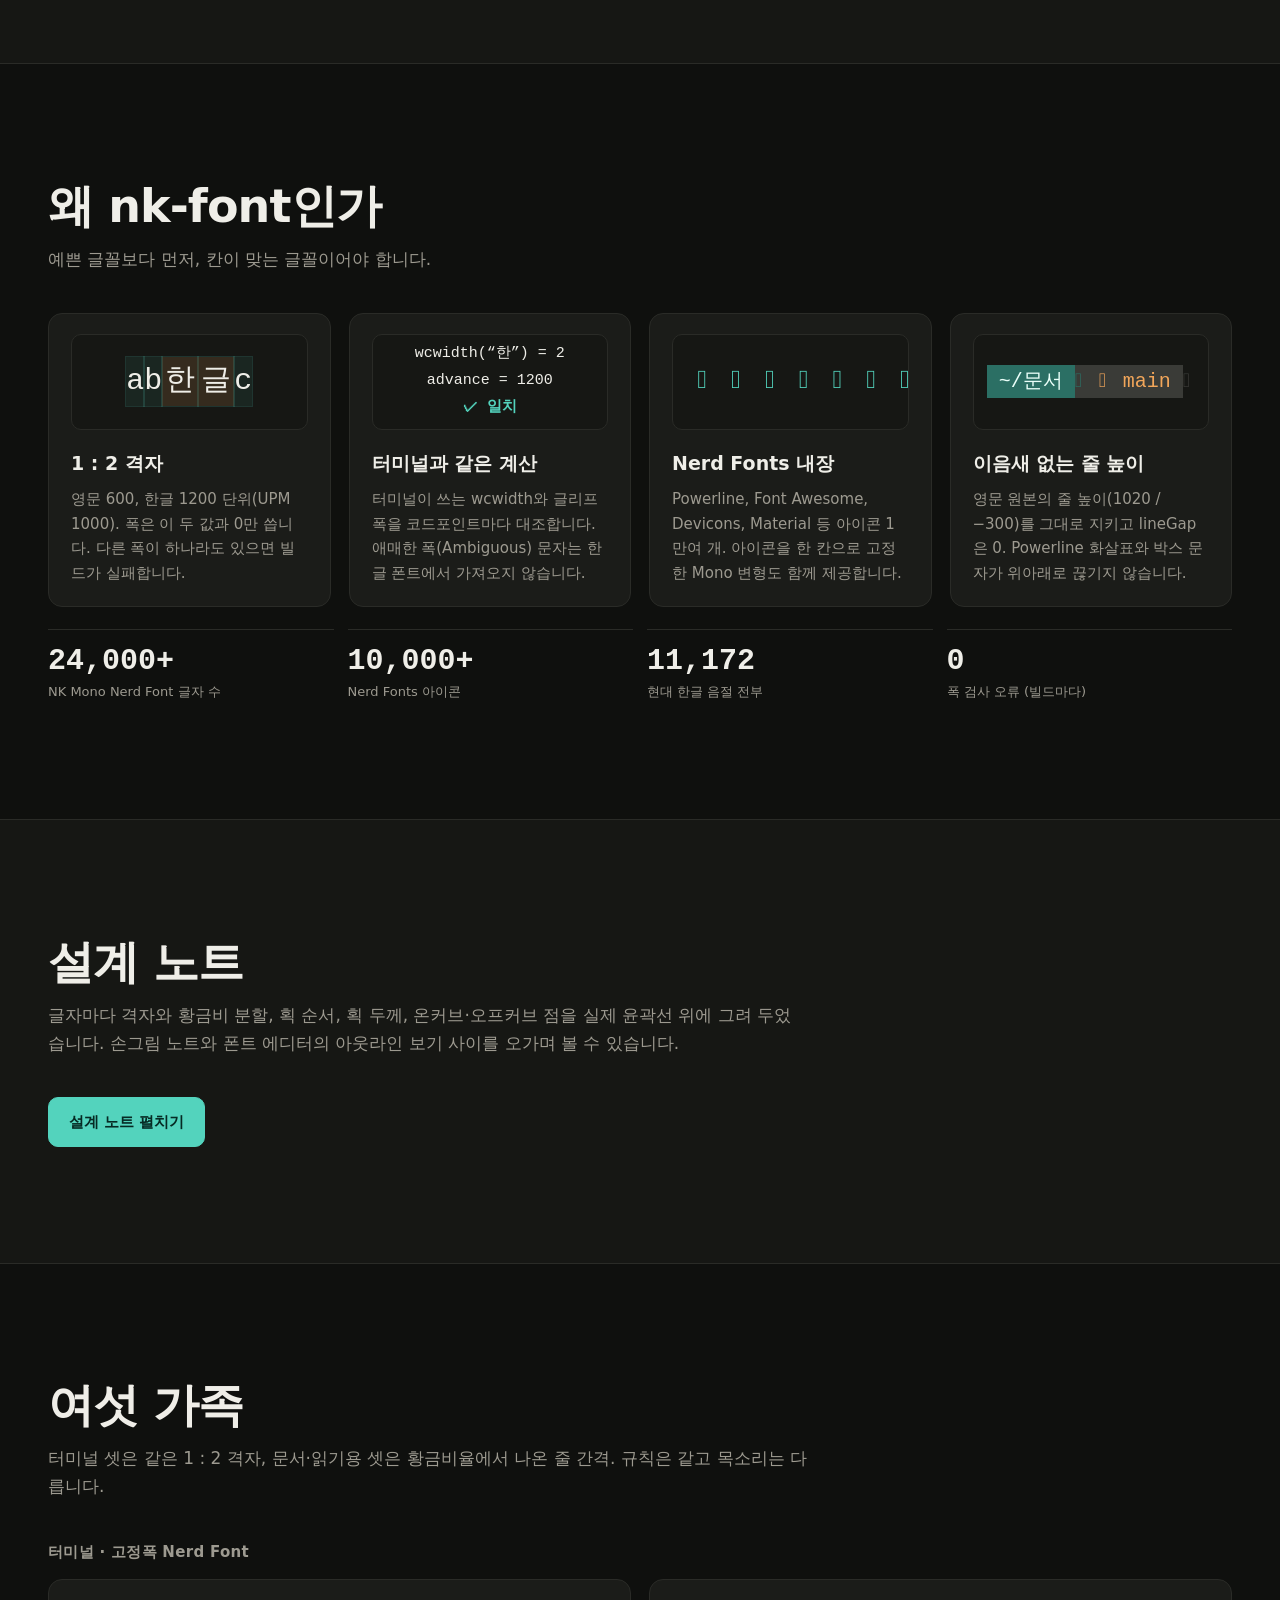
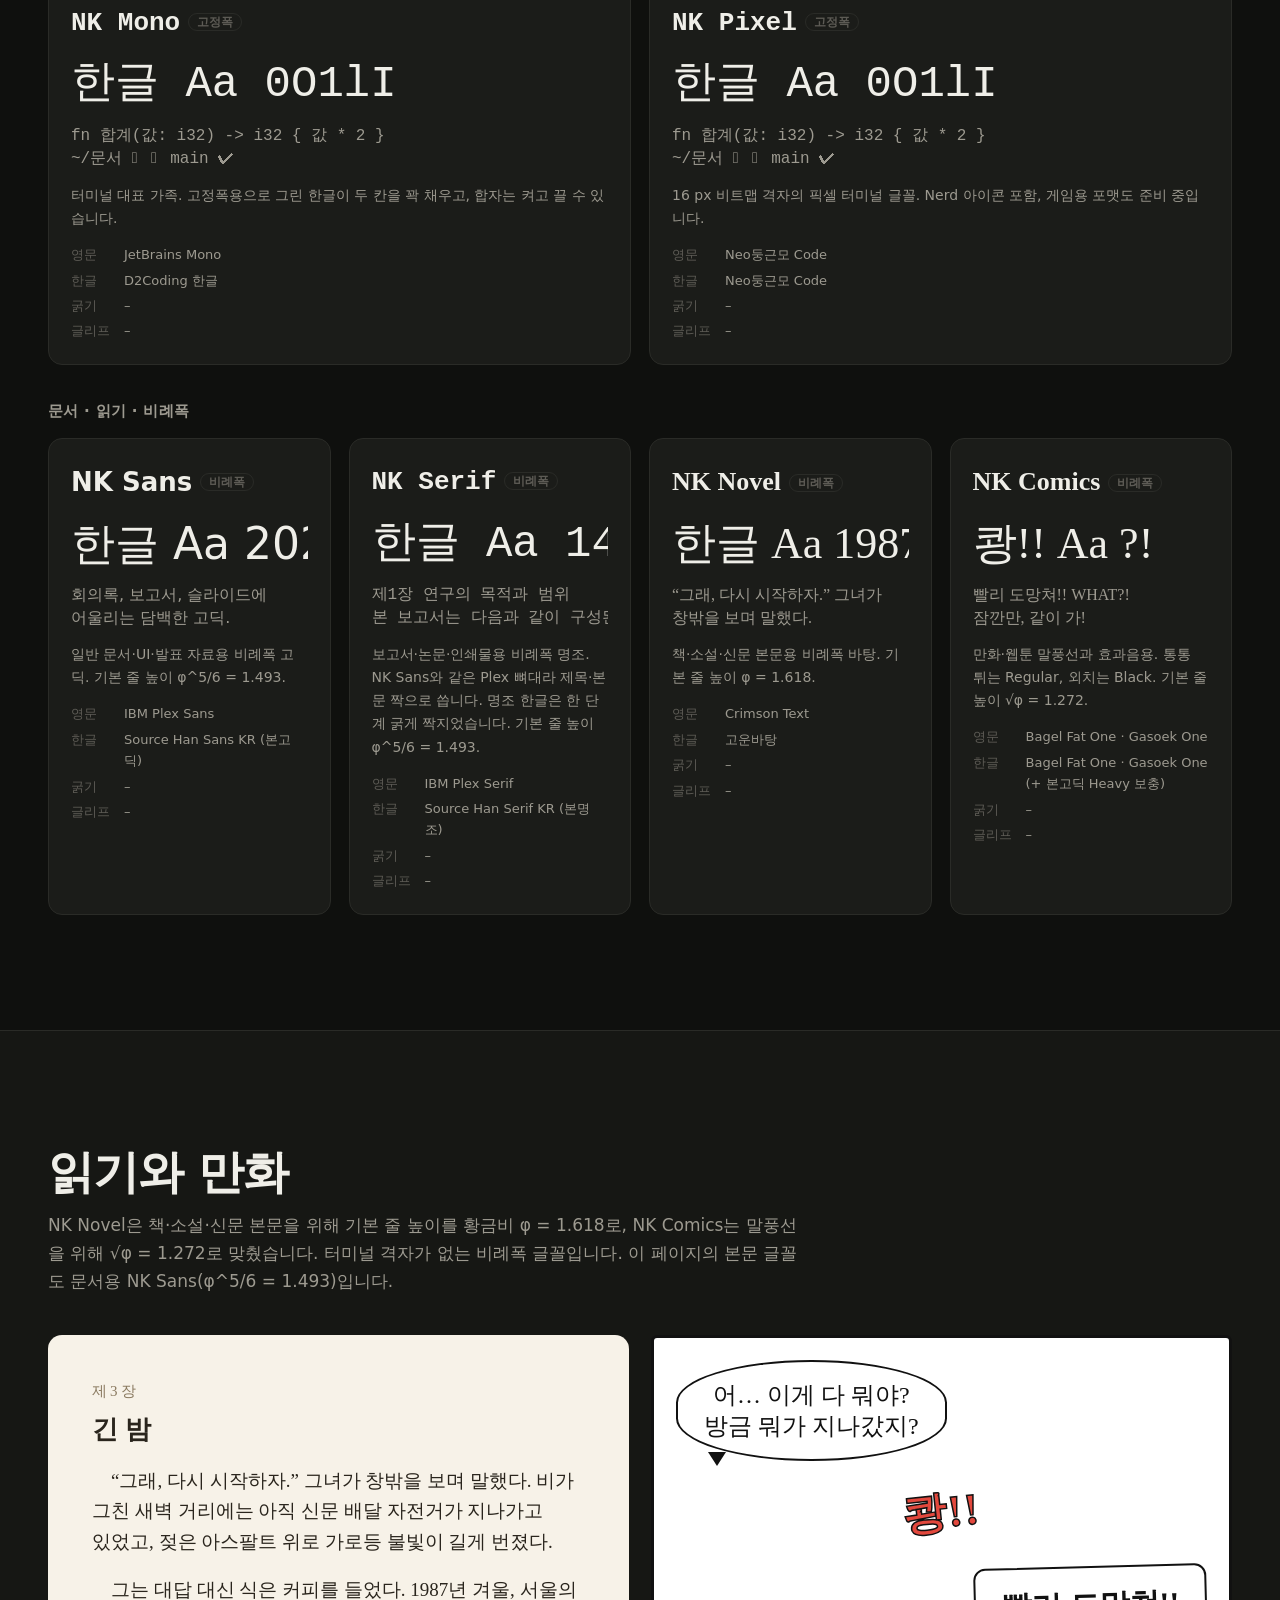
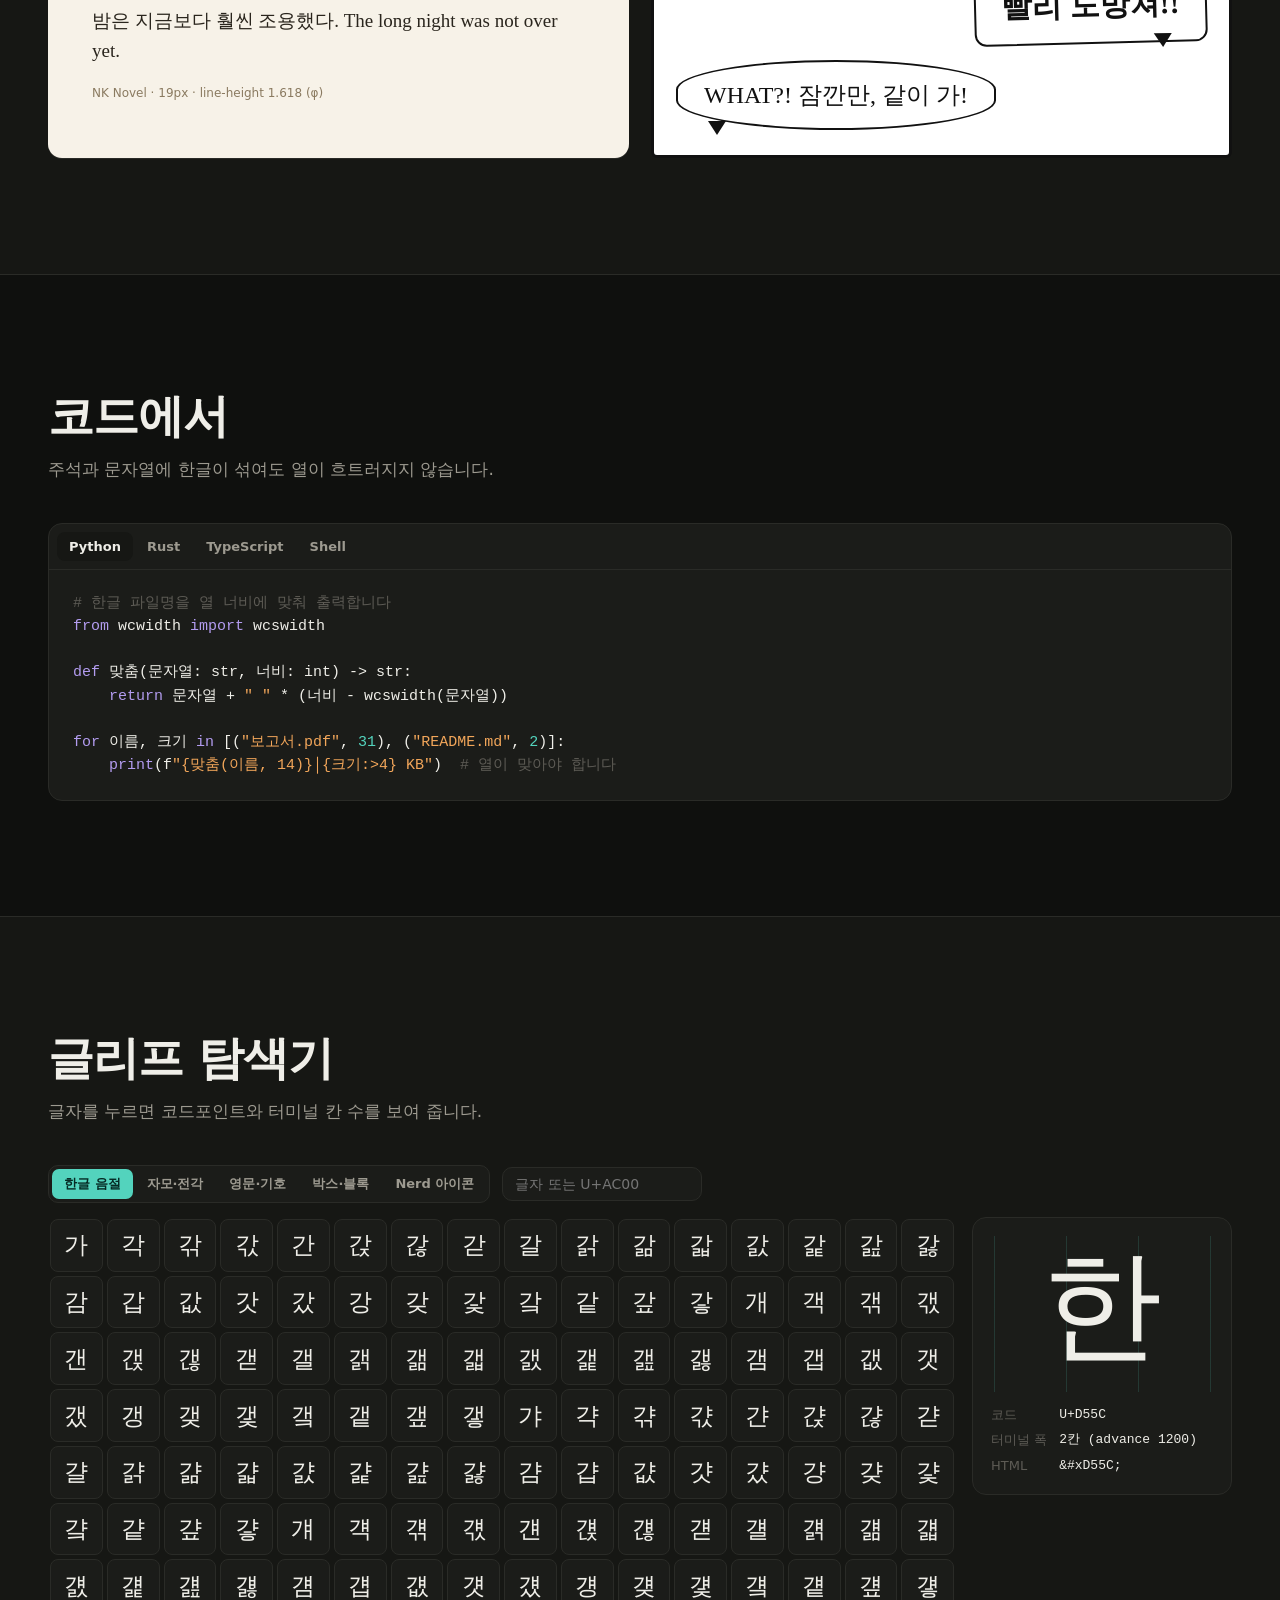
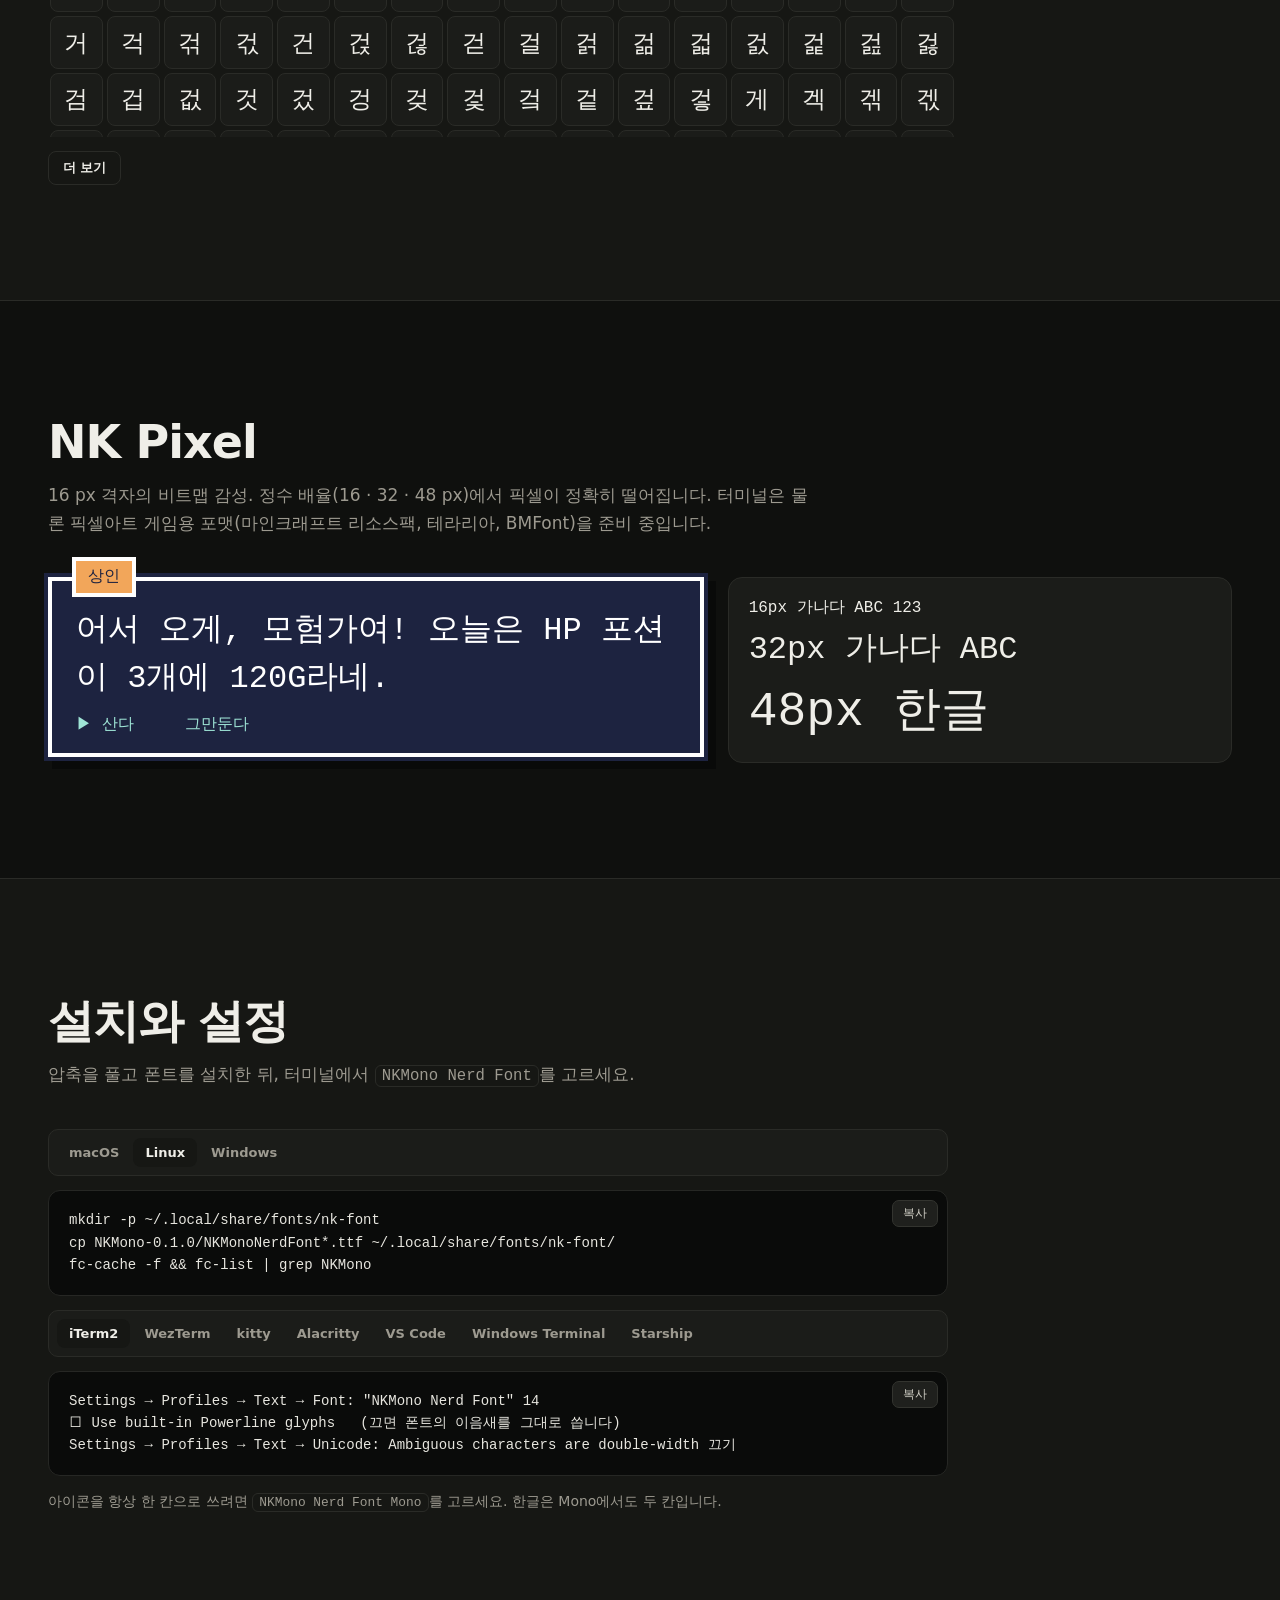
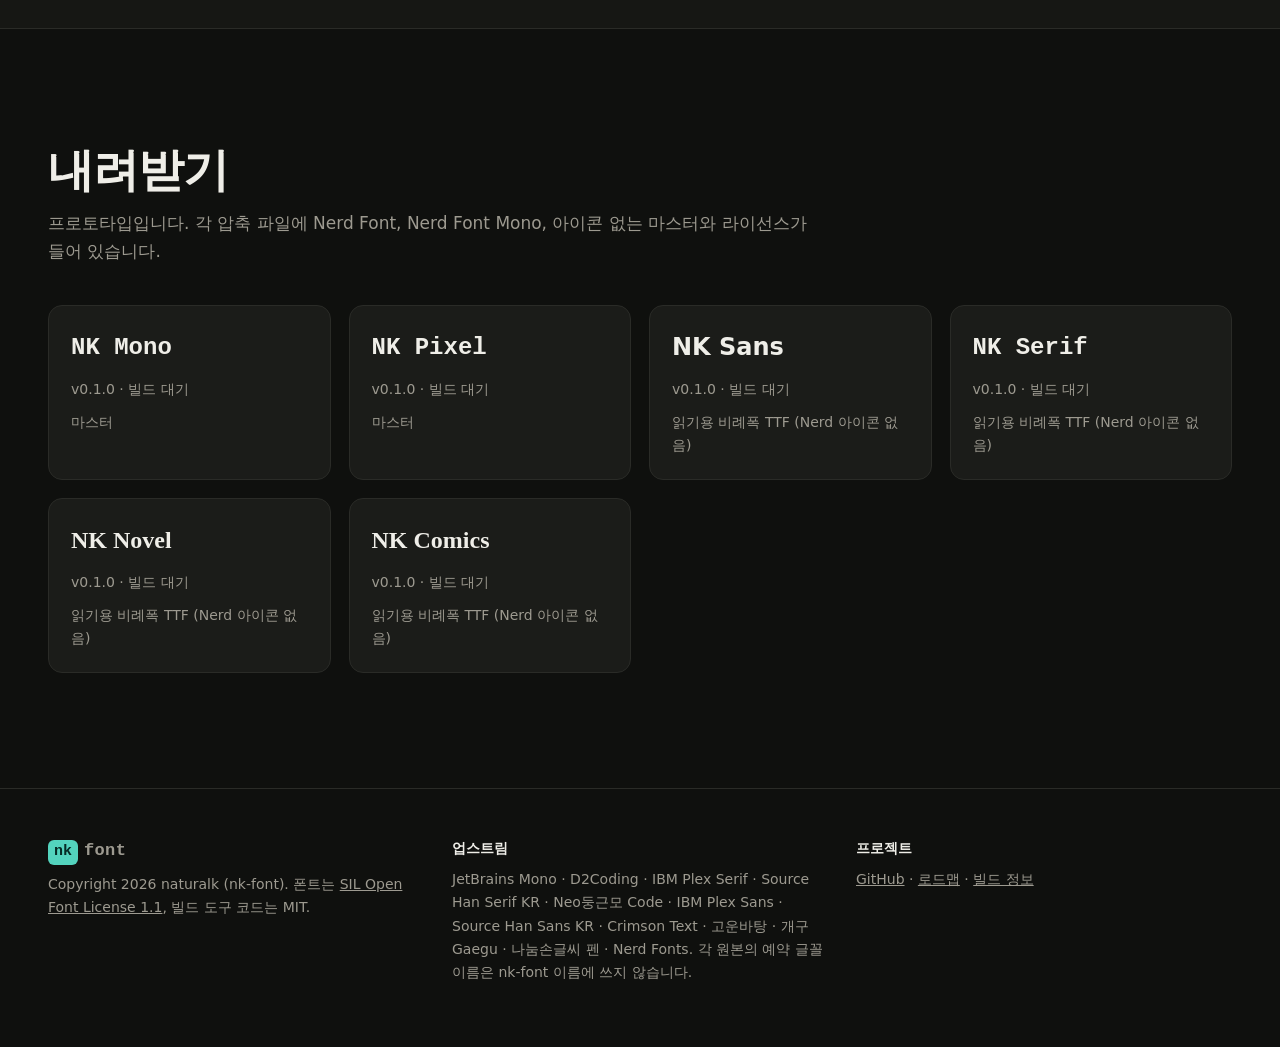
==== commit 32bf498c: "feat(mono): Separate punctuation ligatures from calt into ss03 and add playground toggles" ====
--- a/site/index.html
+++ b/site/index.html
@@ -47,10 +47,12 @@
       <label class="range">크기 <input type="range" id="sizeR" min="12" max="96" value="40"><output id="sizeV">40px</output></label>
       <label class="switch"><input type="checkbox" id="playGrid" checked> 격자</label>
       <label class="switch"><input type="checkbox" id="playLiga" checked> 합자</label>
+      <label class="switch"><input type="checkbox" id="playPunctLiga" title="기호 반복 압축 합자 (;; :: ...)"> 기호 합자</label>
     </div>
     <div class="play-area" id="playArea" contenteditable="true" spellcheck="false" aria-label="미리보기 문장, 편집 가능">다람쥐 헌 쳇바퀴에 타고파
 The quick brown fox → 0O1lI
-if (값 != null) { return a <= b; }</div>
+if (값 != null) { return a <= b; }
+;;;; ;;; ;; ;  :::: ::: :: :</div>
   </div>
 </section>
 
